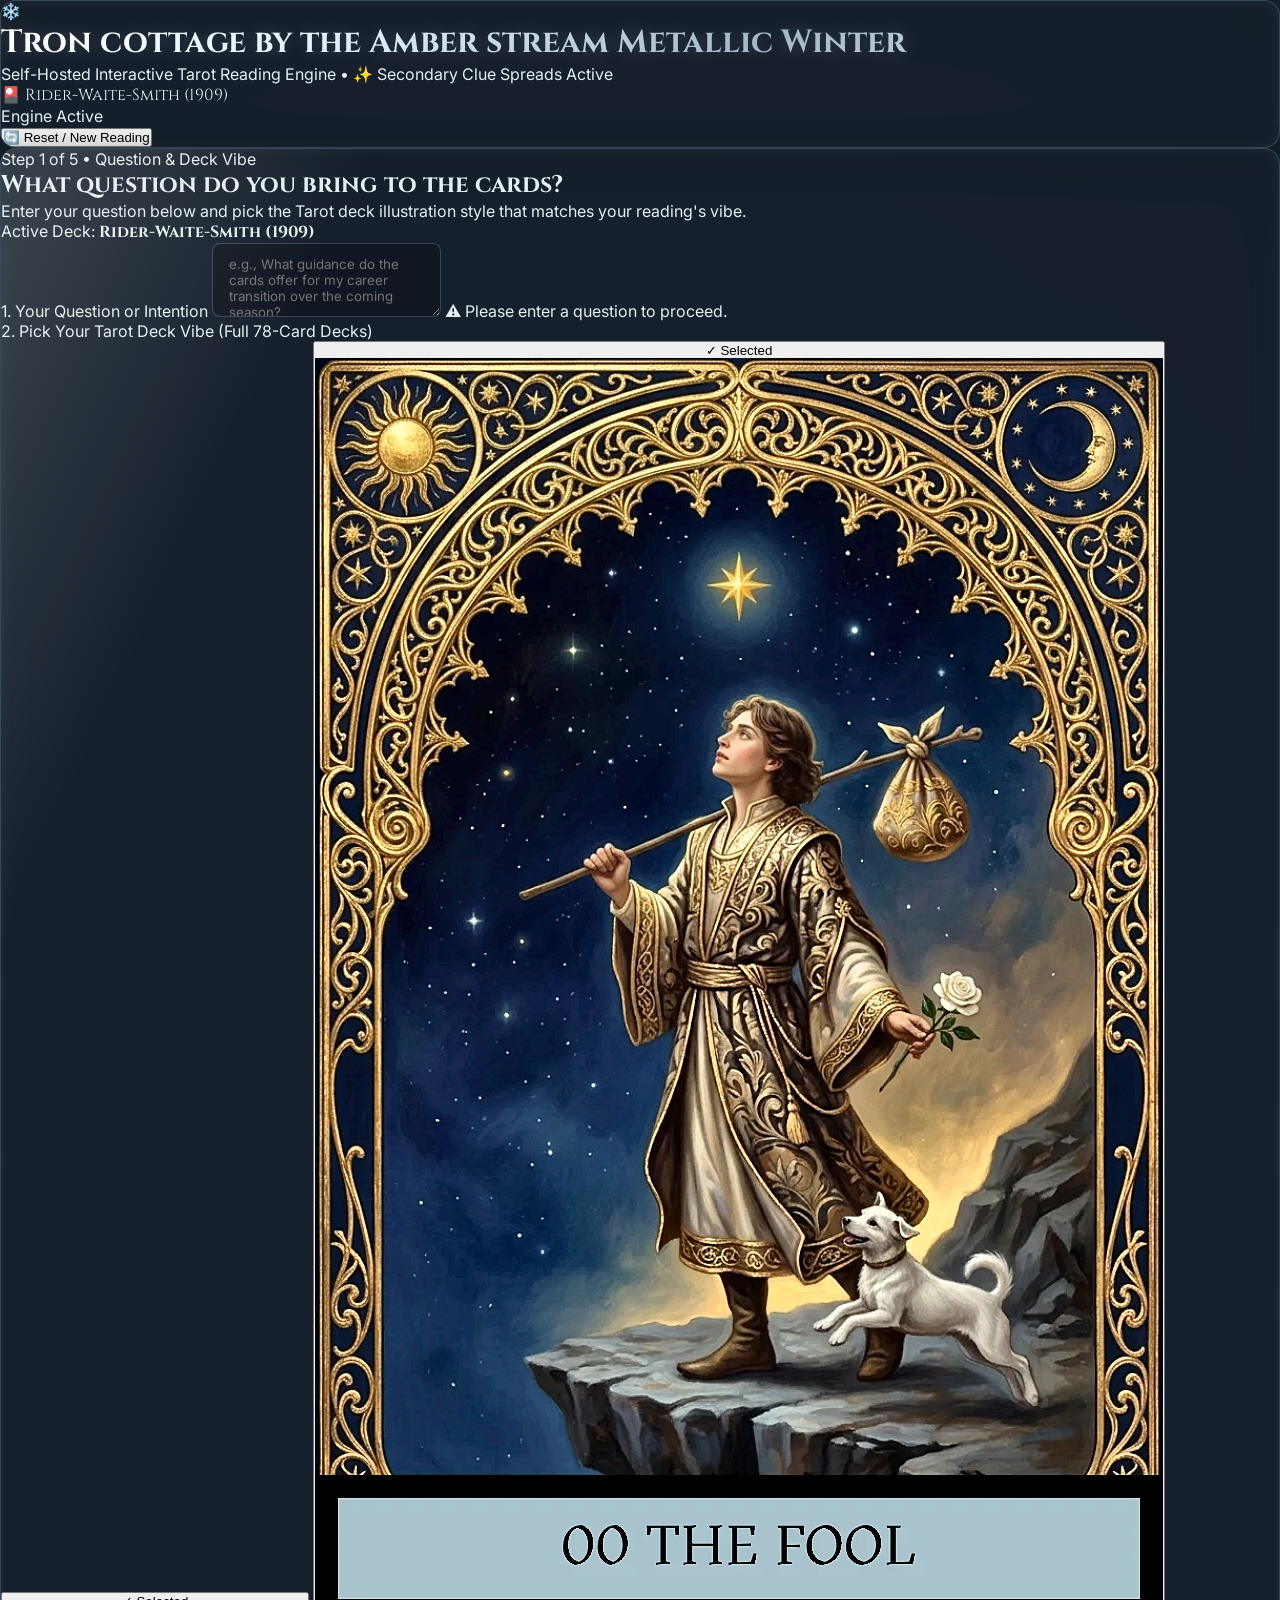
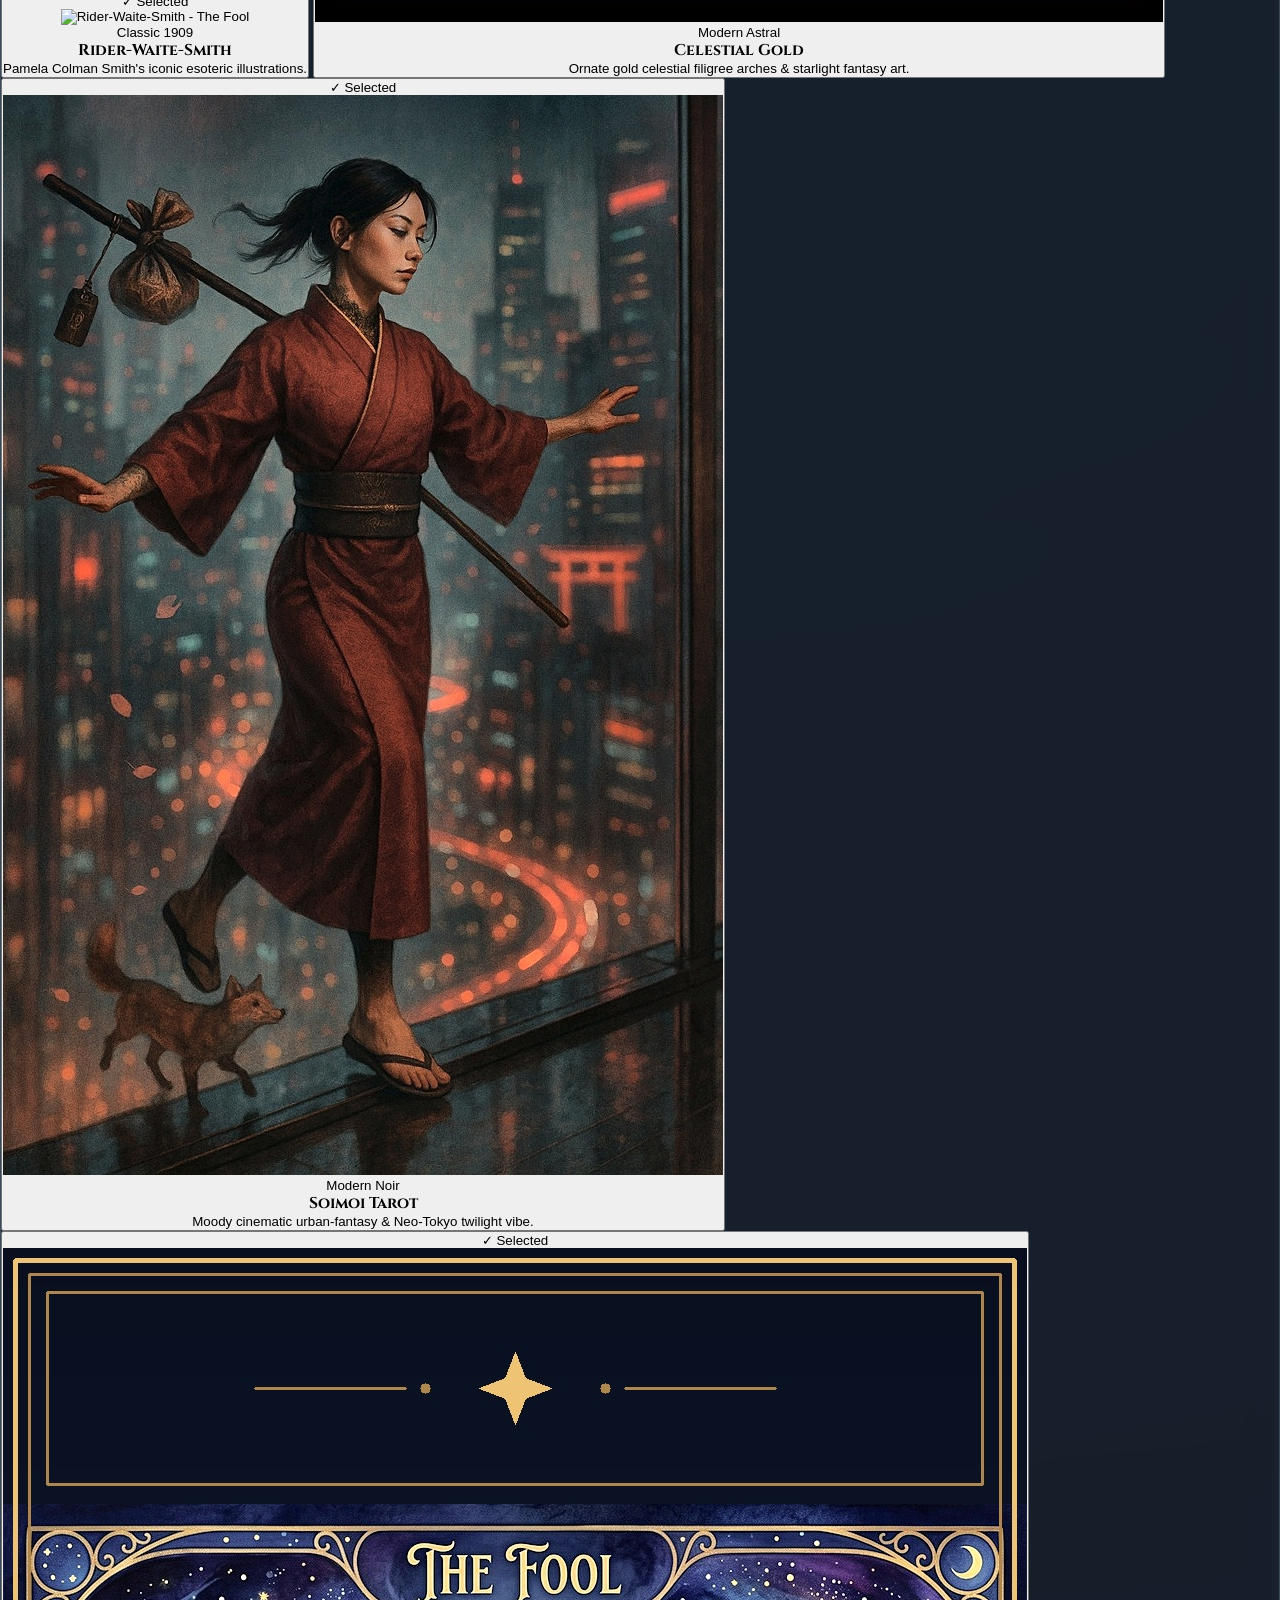
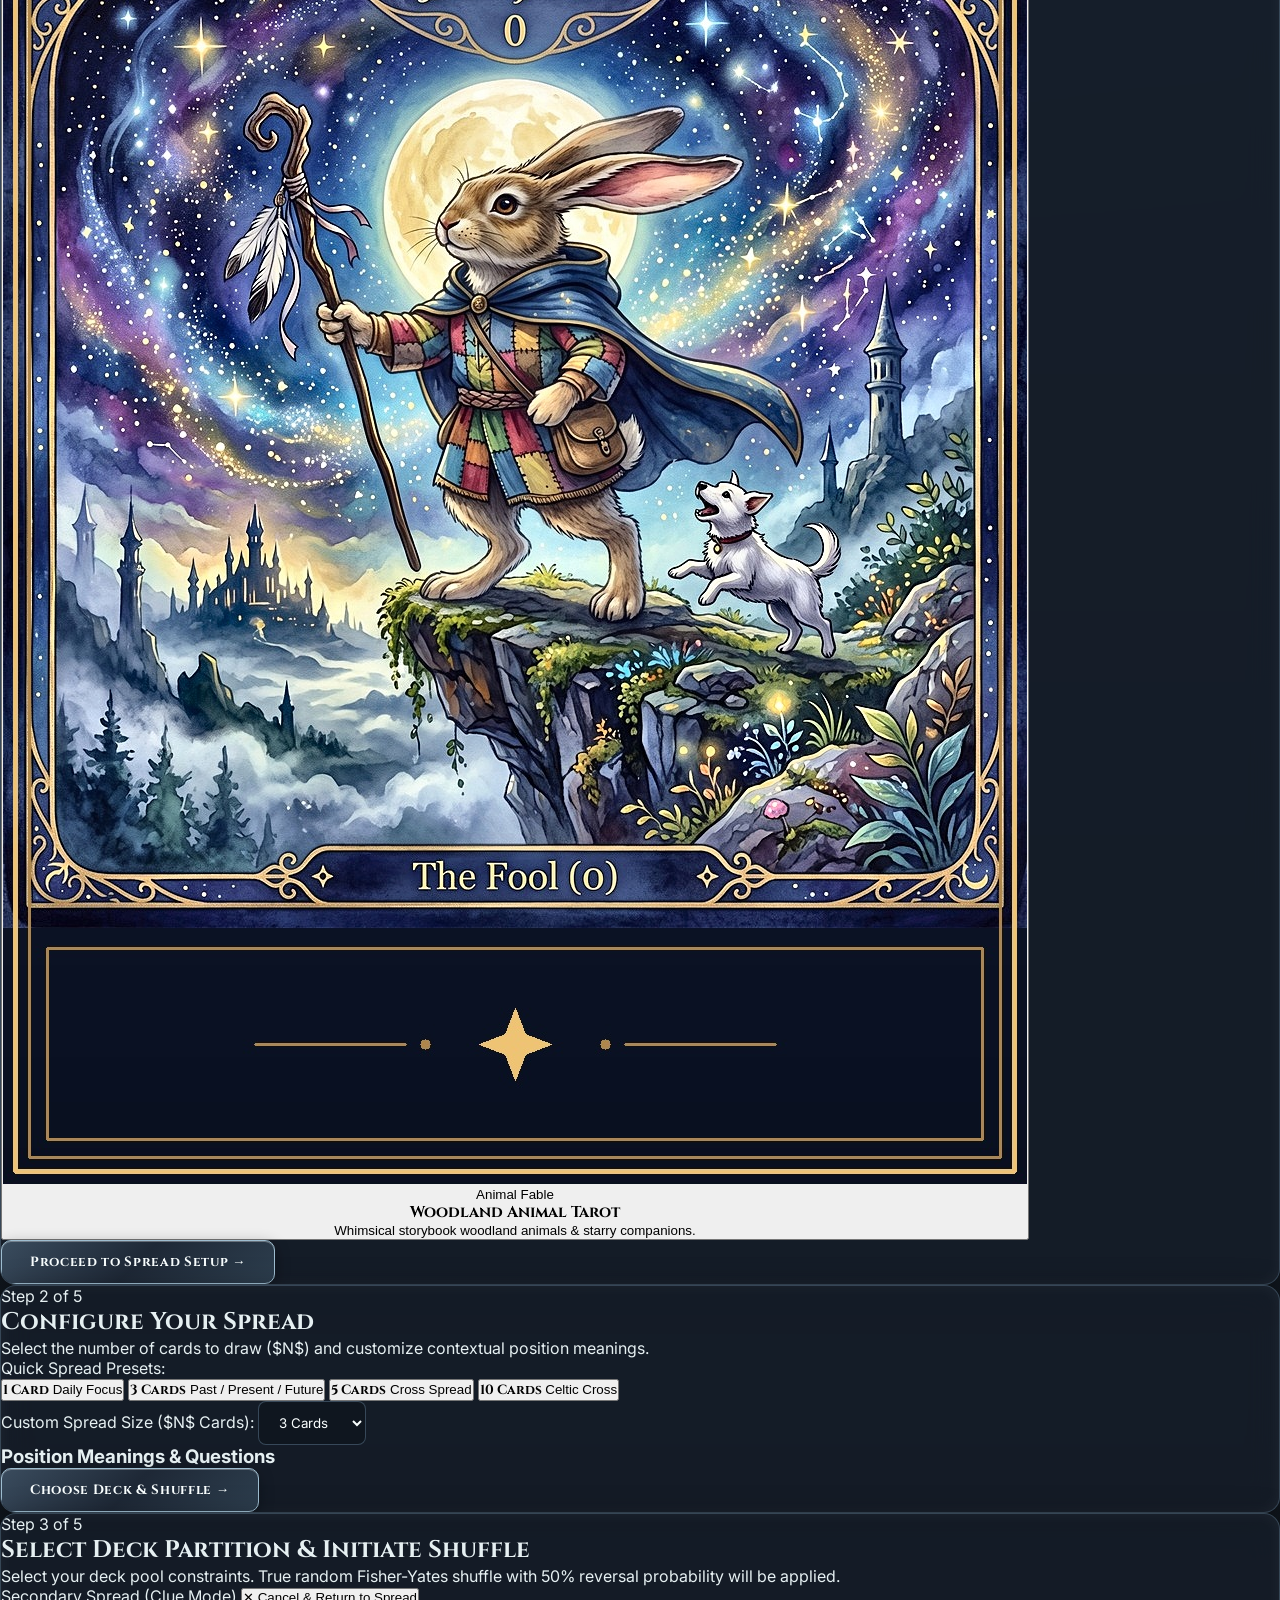
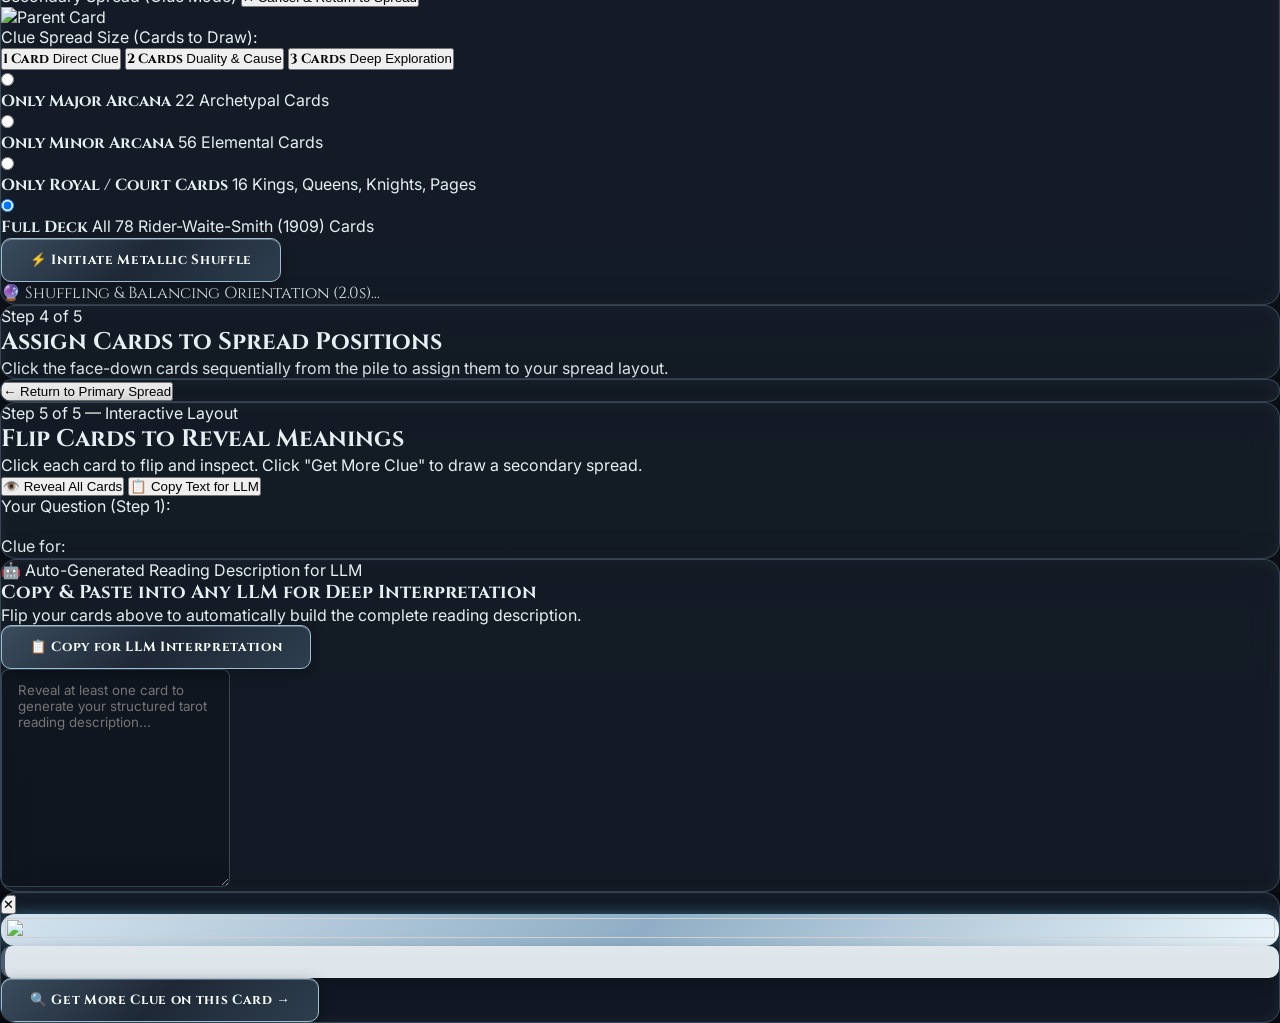
==== docs/index.html @ 118dd8ae "Deploy to docs for GitHub Pages (2026-10-25 21:36:02)" ====
<!DOCTYPE html>
<html lang="en">
<head>
  <meta charset="UTF-8">
  <meta name="viewport" content="width=device-width, initial-scale=1.0">
  <title>Tron cottage by the Amber stream — Metallic Winter Tarot Reader</title>
  <meta name="description" content="A self-hosted, full-stack Tarot Reading application featuring precise deck partitioning, animated shuffles, and an interactive metallic winter experience.">
  <!-- Tailwind CSS CDN -->
  <script src="https://cdn.tailwindcss.com"></script>
  <!-- Custom Metallic Winter Stylesheet -->
  <link rel="stylesheet" href="css/metallic_winter.css">
</head>
<body class="p-4 md:p-8">

  <div class="max-w-6xl mx-auto flex flex-col gap-8">
    
    <!-- Top Navigation / Header -->
    <header class="metallic-card p-6 flex flex-col md:flex-row items-center justify-between gap-4">
      <div class="flex items-center gap-3">
        <div class="w-12 h-12 rounded-full border-2 border-cyan-300 flex items-center justify-center bg-slate-800 shadow-lg shadow-cyan-500/20">
          <span class="text-2xl">❄️</span>
        </div>
        <div>
          <h1 class="font-cinzel text-xl md:text-2xl font-extrabold tracking-wider text-silver-gradient">
            Tron cottage by the Amber stream <span class="text-xs font-sans tracking-normal font-normal text-cyan-300 border border-cyan-400/40 px-2 py-0.5 rounded-full ml-2">Metallic Winter</span>
          </h1>
          <p class="text-xs text-slate-400 font-medium">Self-Hosted Interactive Tarot Reading Engine &bull; <span class="text-cyan-300 font-semibold bg-cyan-950/80 px-2 py-0.5 rounded border border-cyan-500/40">✨ Secondary Clue Spreads Active</span></p>
        </div>
      </div>

      <div class="flex items-center gap-4 text-xs font-medium text-slate-300 flex-wrap justify-end">
        <div class="flex items-center gap-2 bg-slate-900/60 px-3 py-1.5 rounded-lg border border-cyan-500/30 text-cyan-200">
          <span>🎴</span>
          <span id="header-active-deck-badge" class="font-cinzel font-bold">Rider-Waite-Smith (1909)</span>
        </div>
        <div class="flex items-center gap-2 bg-slate-900/60 px-3 py-1.5 rounded-lg border border-slate-700">
          <span class="w-2 h-2 rounded-full bg-emerald-400 animate-pulse"></span>
          <span>Engine Active</span>
        </div>
        <button id="btn-new-reading" class="hover:text-cyan-300 transition-colors cursor-pointer border-b border-dashed border-slate-500">
          🔄 Reset / New Reading
        </button>
      </div>
    </header>

    <!-- MAIN CONTENT SPA CONTAINER -->
    <main class="w-full">
      
      <!-- STEP 1: USER QUERY & TAROT DECK VIBE SELECTION -->
      <section id="step-1" class="metallic-card p-6 md:p-8 flex flex-col gap-6 max-w-5xl mx-auto">
        <div class="border-b border-slate-700/60 pb-4 flex flex-col md:flex-row md:items-end justify-between gap-2">
          <div>
            <span class="text-xs font-semibold uppercase tracking-widest text-cyan-400">Step 1 of 5 &bull; Question &amp; Deck Vibe</span>
            <h2 class="font-cinzel text-2xl font-bold text-white mt-1">What question do you bring to the cards?</h2>
            <p class="text-xs text-slate-400 mt-1">Enter your question below and pick the Tarot deck illustration style that matches your reading's vibe.</p>
          </div>
          <div class="text-xs text-cyan-300 font-medium bg-slate-900/80 px-3 py-1.5 rounded-lg border border-cyan-500/30 self-start md:self-auto">
            Active Deck: <strong id="step1-active-deck-label" class="font-cinzel text-white">Rider-Waite-Smith (1909)</strong>
          </div>
        </div>

        <!-- Question Input -->
        <div class="flex flex-col gap-2">
          <label for="user-query" class="text-xs font-bold uppercase tracking-wider text-cyan-200">1. Your Question or Intention</label>
          <textarea id="user-query" rows="3" class="metallic-input w-full text-base resize-none" placeholder="e.g., What guidance do the cards offer for my career transition over the coming season?"></textarea>
          <span id="query-error" class="hidden text-xs text-red-400 font-semibold">⚠️ Please enter a question to proceed.</span>
        </div>

        <!-- Deck Style / Vibe Picker (Showing The Fool of each deck) -->
        <div class="flex flex-col gap-3 border-t border-slate-700/60 pt-5">
          <div class="flex items-center justify-between flex-wrap gap-2">
            <div>
              <label class="text-xs font-bold uppercase tracking-wider text-cyan-200 block">2. Pick Your Tarot Deck Vibe (Full 78-Card Decks)</label>
            </div>
          </div>

          <div id="deck-style-grid" class="grid grid-cols-2 lg:grid-cols-4 gap-4 mt-1">
            <!-- 1. Rider-Waite-Smith -->
            <button type="button" class="deck-vibe-card active group text-left p-3.5 rounded-xl border-2 border-cyan-400 bg-slate-800/80 hover:bg-slate-800 transition-all flex flex-col gap-2.5 cursor-pointer relative shadow-lg shadow-cyan-500/10" data-deck-id="rws" data-deck-name="Rider-Waite-Smith (1909)">
              <div class="deck-vibe-badge absolute top-2.5 right-2.5 z-10 bg-cyan-400 text-slate-950 text-[10px] font-extrabold px-2 py-0.5 rounded-full shadow">
                ✓ Selected
              </div>
              <div class="w-full aspect-[2/3] rounded-lg overflow-hidden border border-slate-600 group-hover:border-cyan-300 transition-colors bg-slate-950 shadow-md">
                <img src="images/cleaned-deck/major_00.jpg" alt="Rider-Waite-Smith - The Fool" class="w-full h-full object-cover group-hover:scale-105 transition-transform duration-300">
              </div>
              <div class="flex flex-col gap-0.5">
                <span class="text-[10px] uppercase tracking-wider font-semibold text-cyan-300">Classic 1909</span>
                <h3 class="font-cinzel font-bold text-sm text-white leading-snug">Rider-Waite-Smith</h3>
                <p class="text-[11px] text-slate-400 line-clamp-2">Pamela Colman Smith's iconic esoteric illustrations.</p>
              </div>
            </button>

            <!-- 2. Celestial Gold (reginanka) -->
            <button type="button" class="deck-vibe-card group text-left p-3.5 rounded-xl border border-slate-700 bg-slate-900/60 hover:border-cyan-400/70 hover:bg-slate-800/60 transition-all flex flex-col gap-2.5 cursor-pointer relative" data-deck-id="celestial-gold" data-deck-name="Celestial Gold Tarot">
              <div class="deck-vibe-badge hidden absolute top-2.5 right-2.5 z-10 bg-cyan-400 text-slate-950 text-[10px] font-extrabold px-2 py-0.5 rounded-full shadow">
                ✓ Selected
              </div>
              <div class="w-full aspect-[2/3] rounded-lg overflow-hidden border border-slate-600 group-hover:border-cyan-300 transition-colors bg-slate-950 shadow-md">
                <img src="images/decks/celestial-gold/major_00.jpg" alt="Celestial Gold - The Fool" class="w-full h-full object-cover group-hover:scale-105 transition-transform duration-300">
              </div>
              <div class="flex flex-col gap-0.5">
                <span class="text-[10px] uppercase tracking-wider font-semibold text-yellow-300">Modern Astral</span>
                <h3 class="font-cinzel font-bold text-sm text-white leading-snug">Celestial Gold</h3>
                <p class="text-[11px] text-slate-400 line-clamp-2">Ornate gold celestial filigree arches &amp; starlight fantasy art.</p>
              </div>
            </button>

            <!-- 3. Soimoi Tarot -->
            <button type="button" class="deck-vibe-card group text-left p-3.5 rounded-xl border border-slate-700 bg-slate-900/60 hover:border-cyan-400/70 hover:bg-slate-800/60 transition-all flex flex-col gap-2.5 cursor-pointer relative" data-deck-id="soimoi" data-deck-name="Soimoi Urban Tarot">
              <div class="deck-vibe-badge hidden absolute top-2.5 right-2.5 z-10 bg-cyan-400 text-slate-950 text-[10px] font-extrabold px-2 py-0.5 rounded-full shadow">
                ✓ Selected
              </div>
              <div class="w-full aspect-[2/3] rounded-lg overflow-hidden border border-slate-600 group-hover:border-cyan-300 transition-colors bg-slate-950 shadow-md">
                <img src="images/decks/soimoi/major_00.jpg" alt="Soimoi Tarot - The Fool" class="w-full h-full object-cover group-hover:scale-105 transition-transform duration-300">
              </div>
              <div class="flex flex-col gap-0.5">
                <span class="text-[10px] uppercase tracking-wider font-semibold text-rose-300">Modern Noir</span>
                <h3 class="font-cinzel font-bold text-sm text-white leading-snug">Soimoi Tarot</h3>
                <p class="text-[11px] text-slate-400 line-clamp-2">Moody cinematic urban-fantasy &amp; Neo-Tokyo twilight vibe.</p>
              </div>
            </button>

            <!-- 4. Storybook Woodland Animal Tarot -->
            <button type="button" class="deck-vibe-card group text-left p-3.5 rounded-xl border border-slate-700 bg-slate-900/60 hover:border-cyan-400/70 hover:bg-slate-800/60 transition-all flex flex-col gap-2.5 cursor-pointer relative" data-deck-id="woodland-animal" data-deck-name="Storybook Woodland Animal Tarot">
              <div class="deck-vibe-badge hidden absolute top-2.5 right-2.5 z-10 bg-cyan-400 text-slate-950 text-[10px] font-extrabold px-2 py-0.5 rounded-full shadow">
                ✓ Selected
              </div>
              <div class="w-full aspect-[2/3] rounded-lg overflow-hidden border border-slate-600 group-hover:border-cyan-300 transition-colors bg-slate-950 shadow-md">
                <img src="images/decks/woodland-animal/major_00.jpg" alt="Woodland Animal Tarot - The Fool" class="w-full h-full object-cover group-hover:scale-105 transition-transform duration-300">
              </div>
              <div class="flex flex-col gap-0.5">
                <span class="text-[10px] uppercase tracking-wider font-semibold text-emerald-300">Animal Fable</span>
                <h3 class="font-cinzel font-bold text-sm text-white leading-snug">Woodland Animal Tarot</h3>
                <p class="text-[11px] text-slate-400 line-clamp-2">Whimsical storybook woodland animals &amp; starry companions.</p>
              </div>
            </button>
          </div>
        </div>

        <button id="btn-step1-next" class="btn-metallic w-full py-3.5 text-sm">
          Proceed to Spread Setup →
        </button>
      </section>

      <!-- STEP 2: SPREAD CONFIGURATION -->
      <section id="step-2" class="hidden metallic-card p-8 flex flex-col gap-6 max-w-3xl mx-auto">
        <div class="border-b border-slate-700/60 pb-4">
          <span class="text-xs font-semibold uppercase tracking-widest text-cyan-400">Step 2 of 5</span>
          <h2 class="font-cinzel text-2xl font-bold text-white mt-1">Configure Your Spread</h2>
          <p class="text-xs text-slate-400 mt-1">Select the number of cards to draw ($N$) and customize contextual position meanings.</p>
        </div>

        <!-- Presets -->
        <div class="flex flex-col gap-2">
          <label class="text-xs font-bold text-slate-300">Quick Spread Presets:</label>
          <div class="grid grid-cols-2 sm:grid-cols-4 gap-2">
            <button class="preset-btn p-3 rounded-lg border border-slate-700 bg-slate-900/50 hover:border-cyan-400 text-left transition-all text-xs" data-size="1" data-labels="Core Guidance">
              <strong class="block text-white font-cinzel">1 Card</strong>
              <span class="text-slate-400">Daily Focus</span>
            </button>
            <button class="preset-btn p-3 rounded-lg border border-cyan-400 bg-slate-700/50 text-left transition-all text-xs" data-size="3" data-labels="Past,Present,Future">
              <strong class="block text-white font-cinzel">3 Cards</strong>
              <span class="text-slate-400">Past / Present / Future</span>
            </button>
            <button class="preset-btn p-3 rounded-lg border border-slate-700 bg-slate-900/50 hover:border-cyan-400 text-left transition-all text-xs" data-size="5" data-labels="Present,Challenge,Past,Future,Outcome">
              <strong class="block text-white font-cinzel">5 Cards</strong>
              <span class="text-slate-400">Cross Spread</span>
            </button>
            <button class="preset-btn p-3 rounded-lg border border-slate-700 bg-slate-900/50 hover:border-cyan-400 text-left transition-all text-xs" data-size="10" data-labels="Present,Challenge,Past,Future,Above,Below,Advice,External,Hopes/Fears,Outcome">
              <strong class="block text-white font-cinzel">10 Cards</strong>
              <span class="text-slate-400">Celtic Cross</span>
            </button>
          </div>
        </div>

        <!-- Numeric Selector -->
        <div class="flex flex-col gap-2">
          <label for="spread-size" class="text-xs font-bold text-slate-300">Custom Spread Size ($N$ Cards):</label>
          <select id="spread-size" class="metallic-input w-48 text-sm">
            <option value="1">1 Card</option>
            <option value="2">2 Cards</option>
            <option value="3" selected>3 Cards</option>
            <option value="4">4 Cards</option>
            <option value="5">5 Cards</option>
            <option value="6">6 Cards</option>
            <option value="7">7 Cards</option>
            <option value="8">8 Cards</option>
            <option value="9">9 Cards</option>
            <option value="10">10 Cards</option>
          </select>
        </div>

        <!-- Position Meanings Form -->
        <div class="flex flex-col gap-3 border-t border-slate-700/60 pt-4">
          <h3 class="text-sm font-bold text-cyan-200">Position Meanings & Questions</h3>
          <div id="slot-inputs-container" class="grid grid-cols-1 md:grid-cols-2 gap-3">
            <!-- Dynamically populated -->
          </div>
        </div>

        <button id="btn-step2-next" class="btn-metallic w-full py-3 text-sm mt-2">
          Choose Deck & Shuffle →
        </button>
      </section>

      <!-- STEP 3: DECK SELECTION & SHUFFLING ENGINE -->
      <section id="step-3" class="hidden metallic-card p-8 flex flex-col gap-6 max-w-2xl mx-auto">
        <div class="border-b border-slate-700/60 pb-4">
          <span class="text-xs font-semibold uppercase tracking-widest text-cyan-400">Step 3 of 5</span>
          <h2 class="font-cinzel text-2xl font-bold text-white mt-1">Select Deck Partition & Initiate Shuffle</h2>
          <p class="text-xs text-slate-400 mt-1">Select your deck pool constraints. True random Fisher-Yates shuffle with 50% reversal probability will be applied.</p>
        </div>

        <!-- Secondary Spread Clue Context Banner (Shown only in Secondary Spread Mode) -->
        <div id="step3-secondary-banner" class="hidden p-4 rounded-xl border border-cyan-400/60 bg-slate-900/90 shadow-lg flex flex-col gap-3">
          <div class="flex items-center justify-between">
            <span class="text-xs font-bold uppercase tracking-wider text-cyan-300 flex items-center gap-2">
              <span class="inline-block w-2 h-2 rounded-full bg-cyan-400 animate-ping"></span>
              Secondary Spread (Clue Mode)
            </span>
            <button id="btn-cancel-secondary" type="button" class="text-xs text-slate-400 hover:text-white px-2.5 py-1 rounded border border-slate-700 hover:border-slate-500 transition-colors cursor-pointer">
              ✕ Cancel & Return to Spread
            </button>
          </div>
          <div class="flex items-center gap-4">
            <div class="w-14 h-22 rounded-lg overflow-hidden border border-cyan-400/60 shadow-md flex-shrink-0 bg-slate-950">
              <img id="step3-parent-img" src="" alt="Parent Card" class="w-full h-full object-cover">
            </div>
            <div class="flex flex-col gap-1 min-w-0 flex-1">
              <div class="flex items-center gap-2 flex-wrap">
                <h4 id="step3-parent-name" class="font-cinzel font-bold text-white text-sm"></h4>
                <span id="step3-parent-orientation" class="text-[11px] px-2 py-0.5 rounded-full font-semibold"></span>
                <span id="step3-parent-slot" class="text-[11px] text-slate-400"></span>
              </div>
              <p id="step3-parent-meaning" class="text-xs text-slate-300 italic line-clamp-2"></p>
            </div>
          </div>
          
          <!-- Clue Spread Size Quick Selector -->
          <div class="border-t border-slate-800 pt-3 flex flex-col gap-2">
            <label class="text-xs font-semibold text-slate-300">Clue Spread Size (Cards to Draw):</label>
            <div class="grid grid-cols-3 gap-2" id="clue-size-options">
              <button type="button" class="clue-size-btn p-2 rounded-lg border border-cyan-400 bg-slate-700/60 text-center text-xs text-white transition-all cursor-pointer" data-size="1">
                <strong class="block font-cinzel">1 Card</strong>
                <span class="text-[10px] text-slate-300">Direct Clue</span>
              </button>
              <button type="button" class="clue-size-btn p-2 rounded-lg border border-slate-700 bg-slate-900/60 hover:border-slate-500 text-center text-xs text-white transition-all cursor-pointer" data-size="2">
                <strong class="block font-cinzel">2 Cards</strong>
                <span class="text-[10px] text-slate-400">Duality & Cause</span>
              </button>
              <button type="button" class="clue-size-btn p-2 rounded-lg border border-slate-700 bg-slate-900/60 hover:border-slate-500 text-center text-xs text-white transition-all cursor-pointer" data-size="3">
                <strong class="block font-cinzel">3 Cards</strong>
                <span class="text-[10px] text-slate-400">Deep Exploration</span>
              </button>
            </div>
          </div>
        </div>

        <!-- Deck Options -->
        <div class="grid grid-cols-1 sm:grid-cols-2 gap-3">
          <label class="p-4 rounded-xl border border-slate-700 bg-slate-900/60 hover:border-cyan-400 flex items-center gap-3 cursor-pointer transition-all">
            <input type="radio" name="deck_pool" value="major" class="accent-cyan-400">
            <div>
              <strong class="block text-white font-cinzel text-sm">Only Major Arcana</strong>
              <span class="text-xs text-slate-400">22 Archetypal Cards</span>
            </div>
          </label>

          <label class="p-4 rounded-xl border border-slate-700 bg-slate-900/60 hover:border-cyan-400 flex items-center gap-3 cursor-pointer transition-all">
            <input type="radio" name="deck_pool" value="minor" class="accent-cyan-400">
            <div>
              <strong class="block text-white font-cinzel text-sm">Only Minor Arcana</strong>
              <span class="text-xs text-slate-400">56 Elemental Cards</span>
            </div>
          </label>

          <label class="p-4 rounded-xl border border-slate-700 bg-slate-900/60 hover:border-cyan-400 flex items-center gap-3 cursor-pointer transition-all">
            <input type="radio" name="deck_pool" value="royal" class="accent-cyan-400">
            <div>
              <strong class="block text-white font-cinzel text-sm">Only Royal / Court Cards</strong>
              <span class="text-xs text-slate-400">16 Kings, Queens, Knights, Pages</span>
            </div>
          </label>

          <label class="p-4 rounded-xl border border-slate-700 bg-slate-900/60 hover:border-cyan-400 flex items-center gap-3 cursor-pointer transition-all">
            <input type="radio" name="deck_pool" value="full" checked class="accent-cyan-400">
            <div>
              <strong class="block text-white font-cinzel text-sm">Full Deck</strong>
              <span id="step3-full-deck-subtitle" class="text-xs text-slate-400">All 78 Rider-Waite-Smith (1909) Cards</span>
            </div>
          </label>
        </div>

        <button id="btn-shuffle" class="btn-metallic w-full py-4 text-base tracking-wider mt-2">
          ⚡ Initiate Metallic Shuffle
        </button>

        <!-- 2.0s Shuffle Animation Container -->
        <div id="shuffle-animation-container" class="hidden flex flex-col items-center justify-center gap-4 py-8">
          <div class="relative w-48 h-64 flex items-center justify-center" id="shuffle-deck-stack">
            <!-- Animated Stack Cards appended via JS -->
          </div>
          <p class="text-xs font-cinzel text-cyan-300 animate-pulse font-bold tracking-wider">
            🔮 Shuffling & Balancing Orientation (2.0s)...
          </p>
        </div>
      </section>

      <!-- STEP 4: CARD SELECTION INTERACTION -->
      <section id="step-4" class="hidden metallic-card p-8 flex flex-col items-center gap-6 max-w-2xl mx-auto text-center">
        <div class="border-b border-slate-700/60 pb-4 w-full">
          <span class="text-xs font-semibold uppercase tracking-widest text-cyan-400">Step 4 of 5</span>
          <h2 class="font-cinzel text-2xl font-bold text-white mt-1">Assign Cards to Spread Positions</h2>
          <p class="text-xs text-slate-400 mt-1">Click the face-down cards sequentially from the pile to assign them to your spread layout.</p>
        </div>

        <div id="assign-progress" class="text-sm bg-slate-900/80 px-4 py-2 rounded-lg border border-slate-700 w-full">
          <!-- Dynamic progress text -->
        </div>

        <div class="relative w-48 h-72 flex items-center justify-center my-4" id="face-down-stack">
          <!-- Face-down clickable card stack rendered by JS -->
        </div>
      </section>

      <!-- STEP 5: LAYOUT & FLIP-TO-REVEAL MECHANISM -->
      <section id="step-5" class="hidden flex flex-col gap-6 w-full">
        <!-- Spread Navigation Bar (Primary vs Secondary Spreads) -->
        <div id="spread-nav-bar" class="hidden metallic-card p-3 flex flex-wrap items-center justify-between gap-3">
          <div class="flex items-center gap-2 flex-wrap" id="spread-nav-tabs">
            <!-- Dynamically populated tabs: [🎴 Primary Spread] [❄️ Clue: The Fool] -->
          </div>
          <button id="btn-back-to-primary" type="button" class="hidden text-xs font-semibold px-3 py-1.5 rounded-lg border border-slate-600 hover:border-cyan-400 text-slate-300 hover:text-white transition-all cursor-pointer">
            ← Return to Primary Spread
          </button>
        </div>

        <div class="metallic-card p-5 flex flex-col gap-4">
          <div class="flex flex-col md:flex-row md:items-center justify-between gap-3">
            <div>
              <span id="step5-badge" class="text-xs font-semibold uppercase tracking-widest text-cyan-400">Step 5 of 5 — Interactive Layout</span>
              <h2 id="step5-heading" class="font-cinzel text-xl md:text-2xl font-bold text-white">Flip Cards to Reveal Meanings</h2>
              <p id="step5-subheading" class="text-xs text-slate-400 mt-0.5">Click each card to flip and inspect. Click "Get More Clue" to draw a secondary spread.</p>
            </div>
            <div class="flex items-center gap-2 flex-wrap">
              <button id="btn-reveal-all" type="button" class="text-xs px-3.5 py-1.5 rounded-lg border border-cyan-400/60 bg-cyan-950/70 hover:bg-cyan-900/90 text-cyan-200 hover:text-white font-semibold transition-all flex items-center gap-1.5 shadow shadow-cyan-950/50 cursor-pointer">
                <span>👁️</span>
                <span>Reveal All Cards</span>
              </button>
              <button id="btn-copy-llm-top" type="button" class="hidden text-xs px-3.5 py-1.5 rounded-lg border border-emerald-400/60 bg-emerald-950/70 hover:bg-emerald-900/90 text-emerald-200 hover:text-white font-semibold transition-all flex items-center gap-1.5 shadow shadow-emerald-950/50 cursor-pointer">
                <span>📋</span>
                <span id="btn-copy-llm-top-text">Copy Text for LLM</span>
              </button>
            </div>
          </div>

          <!-- Question Display Banner -->
          <div id="step5-question-box" class="bg-slate-900/80 p-3.5 rounded-xl border border-cyan-400/40 shadow-inner flex flex-col gap-2">
            <span id="step5-question-label" class="text-xs font-semibold uppercase tracking-wider text-cyan-300">Your Question (Step 1):</span>
            <p id="step5-user-question" class="text-base md:text-lg font-cinzel font-bold text-white italic">
              <!-- Dynamically populated via JS -->
            </p>
            <!-- Secondary Spread Parent Card Details -->
            <div id="step5-secondary-parent-info" class="hidden pt-3 border-t border-slate-800 flex items-center gap-3">
              <img id="step5-parent-thumb" src="" alt="" class="w-12 h-20 object-cover rounded-lg border border-cyan-400/60 shadow-md">
              <div class="text-xs flex flex-col gap-1">
                <div>
                  <span class="text-slate-400">Clue for:</span> <strong id="step5-parent-name-text" class="text-white font-cinzel"></strong>
                  <span id="step5-parent-orientation-badge" class="ml-1 text-[10px] px-1.5 py-0.5 rounded font-bold"></span>
                </div>
                <p id="step5-parent-meaning-text" class="text-slate-300 italic text-[11px] line-clamp-2"></p>
                <p id="step5-original-query-text" class="text-slate-500 text-[11px]"></p>
              </div>
            </div>
          </div>
        </div>

        <!-- Responsive Card Spread Grid -->
        <div id="spread-grid">
          <!-- Dynamically populated card slots -->
        </div>

        <!-- Auto-Generated LLM Interpretation Text Section -->
        <div id="llm-prompt-section" class="metallic-card p-6 flex flex-col gap-4 border border-cyan-400/40">
          <div class="flex flex-col sm:flex-row sm:items-center justify-between gap-3 border-b border-slate-700/60 pb-3">
            <div>
              <span class="text-xs font-semibold uppercase tracking-widest text-cyan-400 flex items-center gap-1.5">
                <span>🤖</span>
                <span>Auto-Generated Reading Description for LLM</span>
              </span>
              <h3 class="font-cinzel text-lg font-bold text-white mt-0.5">Copy &amp; Paste into Any LLM for Deep Interpretation</h3>
              <p id="llm-prompt-status" class="text-xs text-slate-400 mt-0.5">Flip your cards above to automatically build the complete reading description.</p>
            </div>
            <div class="flex items-center gap-2 self-start sm:self-auto">
              <button id="btn-copy-llm-prompt" type="button" class="btn-metallic py-2.5 px-4 text-xs flex items-center gap-2 cursor-pointer">
                <span>📋</span>
                <span id="btn-copy-llm-text">Copy for LLM Interpretation</span>
              </button>
            </div>
          </div>

          <textarea id="llm-prompt-textarea" rows="12" readonly class="metallic-input w-full font-mono text-xs leading-relaxed text-slate-200 bg-slate-950/90 border border-slate-700/80 resize-y select-all" placeholder="Reveal at least one card to generate your structured tarot reading description..."></textarea>
        </div>
      </section>

  </div>

  <!-- Card Inspector Modal (Direct child of body for reliable fixed positioning) -->
  <div id="card-detail-modal" class="hidden fixed inset-0 z-[9999] flex items-center justify-center p-4 modal-backdrop">
    <div class="metallic-card max-w-2xl w-full p-6 flex flex-col gap-5 border border-cyan-400/50 shadow-2xl relative">
      <button id="modal-close-btn" type="button" class="absolute top-4 right-4 text-slate-400 hover:text-white text-lg font-bold p-1 leading-none cursor-pointer">
        ✕
      </button>

      <div class="flex flex-col sm:flex-row gap-6 items-center">
        <div class="w-56 sm:w-64 aspect-[2/3] flex-shrink-0 rounded-xl overflow-hidden border-2 border-slate-300 shadow-xl metallic-frame bg-slate-950">
          <img id="modal-card-img" src="" alt="" class="w-full h-full object-fill rounded-lg">
        </div>
        <div class="flex flex-col gap-2 flex-1 text-center sm:text-left">
          <span id="modal-card-slot" class="text-xs uppercase font-semibold tracking-wider text-cyan-300"></span>
          <h3 id="modal-card-name" class="font-cinzel text-xl font-bold text-white"></h3>
          <div>
            <span id="modal-card-orientation" class="inline-block text-xs font-semibold px-2.5 py-0.5 rounded-full"></span>
          </div>
          <div class="meaning-box text-xs mt-1 max-h-36 overflow-y-auto">
            <p id="modal-card-meaning" class="font-medium text-slate-800"></p>
          </div>
        </div>
      </div>

      <div class="flex flex-col gap-2 border-t border-slate-700/60 pt-4">
        <button id="modal-btn-get-clue" type="button" class="btn-metallic w-full py-3 text-sm flex items-center justify-center gap-2 cursor-pointer font-bold shadow-lg">
          <span>🔍</span>
          <span>Get More Clue on this Card →</span>
        </button>
      </div>
    </div>
  </div>

  <script src="data/tarot_dataset.js"></script>
  <script src="js/app.js"></script>
</body>
</html>
---- docs/css/metallic_winter.css ----
@import url('https://fonts.googleapis.com/css2?family=Cinzel:wght@400;600;700;900&family=Inter:wght@300;400;500;600;700&display=swap');

:root {
  /* 10 Shades of Cool & Refreshing Whites (Blue & Green Undertones) */
  --shade-01-boreal: #E0EBF0;
  --shade-02-polar: #E6F0F2;
  --shade-03-arctic: #ECF4F5;
  --shade-04-iceberg: #EAF2F6;
  --shade-05-crystal: #F0F6F8;
  --shade-06-mint: #E8F6F4;
  --shade-07-frost: #F2F8FA;
  --shade-08-glacier: #F4F9FB;
  --shade-09-frost-white: #F7FCFE;
  --shade-10-winter-white: #FAFFFF;

  /* Metallic Silver & Hematite Palette */
  --metallic-bg-dark: #121820;
  --metallic-bg-card: rgba(22, 30, 42, 0.75);
  --metallic-steel: #2A3644;
  --metallic-silver-light: #F0F6FC;
  --metallic-silver-mid: #9EBDD0;
  --metallic-silver-dark: #4A6072;
  --text-dark: #1C2733;
  --text-muted: #6B8296;

  /* Accents & Glows */
  --ice-cyan-glow: rgba(100, 210, 255, 0.4);
  --ice-cyan-bright: #64C8FF;
  --mint-accent: #7FEAD9;
  
  /* Gradients */
  --gradient-silver-text: linear-gradient(135deg, #FFFFFF 0%, #E3F2FD 25%, #9EB5C7 60%, #FFFFFF 100%);
  --gradient-metallic-btn: linear-gradient(135deg, #3A4C5E 0%, #1E2836 50%, #2D3E4E 100%);
  --gradient-metallic-btn-hover: linear-gradient(135deg, #4F657B 0%, #2A3A4D 50%, #3D5368 100%);
  --gradient-card-frame: linear-gradient(135deg, #D4E4EF 0%, #8FAEC5 50%, #E8F4FA 100%);
}

* {
  box-sizing: border-box;
  margin: 0;
  padding: 0;
}

body {
  font-family: 'Inter', sans-serif;
  background-color: var(--metallic-bg-dark);
  background-image: 
    radial-gradient(circle at 50% 10%, rgba(100, 200, 255, 0.12) 0%, transparent 60%),
    linear-gradient(180deg, #0F141B 0%, #17202B 50%, #0D1218 100%);
  color: var(--shade-02-polar);
  min-height: 100vh;
  overflow-x: hidden;
}

/* Typography */
.font-cinzel {
  font-family: 'Cinzel', serif;
}

.text-silver-gradient {
  background: var(--gradient-silver-text);
  -webkit-background-clip: text;
  -webkit-text-fill-color: transparent;
  text-shadow: 0 0 20px rgba(255, 255, 255, 0.2);
}

/* Metallic Container Glassmorphism */
.metallic-card {
  background: var(--metallic-bg-card);
  backdrop-filter: blur(16px);
  -webkit-backdrop-filter: blur(16px);
  border: 1px solid rgba(160, 200, 230, 0.25);
  box-shadow: 0 8px 32px 0 rgba(0, 0, 0, 0.4), inset 0 0 15px rgba(255, 255, 255, 0.05);
  border-radius: 16px;
  position: relative;
  overflow: hidden;
}

.metallic-card::before {
  content: '';
  position: absolute;
  top: 0; left: -100%;
  width: 50%; height: 100%;
  background: linear-gradient(90deg, transparent, rgba(255, 255, 255, 0.15), transparent);
  transform: skewX(-25deg);
  transition: 0.75s;
  pointer-events: none;
}

.metallic-card:hover::before {
  left: 150%;
}

/* Metallic Button */
.btn-metallic {
  background: var(--gradient-metallic-btn);
  border: 1px solid var(--metallic-silver-mid);
  color: var(--shade-10-winter-white);
  font-family: 'Cinzel', serif;
  font-weight: 700;
  letter-spacing: 0.05em;
  padding: 0.75rem 1.75rem;
  border-radius: 10px;
  cursor: pointer;
  position: relative;
  overflow: hidden;
  transition: all 0.3s cubic-bezier(0.25, 0.8, 0.25, 1);
  box-shadow: 0 4px 15px rgba(0, 0, 0, 0.3), inset 0 1px 0 rgba(255, 255, 255, 0.3);
}

.btn-metallic:hover {
  background: var(--gradient-metallic-btn-hover);
  border-color: var(--shade-10-winter-white);
  box-shadow: 0 0 20px var(--ice-cyan-glow), inset 0 1px 0 rgba(255, 255, 255, 0.5);
  transform: translateY(-2deg);
}

.btn-metallic:active {
  transform: translateY(1deg);
  box-shadow: inset 0 2px 5px rgba(0, 0, 0, 0.6);
}

/* Form Inputs */
.metallic-input {
  background: rgba(15, 22, 31, 0.8);
  border: 1px solid rgba(150, 190, 220, 0.3);
  color: var(--shade-10-winter-white);
  border-radius: 8px;
  padding: 0.75rem 1rem;
  outline: none;
  transition: all 0.3s ease;
  font-family: 'Inter', sans-serif;
}

.metallic-input:focus {
  border-color: var(--ice-cyan-bright);
  box-shadow: 0 0 12px var(--ice-cyan-glow);
}

/* Card 3D Flip System */
.tarot-card-container {
  perspective: 1200px;
  width: 204px;  /* 20% larger than original 170px */
  height: 324px; /* 20% larger than original 270px */
  margin: 0 auto;
  position: relative;
  cursor: pointer;
  transition: transform 0.3s cubic-bezier(0.2, 0.8, 0.2, 1);
}

.tarot-card-container:hover {
  transform: translateY(-4px) scale(1.02);
}

.tarot-card-inner {
  width: 100%;
  height: 100%;
  position: absolute;
  transform-style: preserve-3d;
  transition: transform 0.8s cubic-bezier(0.175, 0.885, 0.32, 1.275);
  border-radius: 14px;
  box-shadow: 0 12px 30px rgba(0, 0, 0, 0.6);
}

.tarot-card-inner.is-flipped {
  transform: rotateY(180deg);
}

.tarot-card-inner.is-flipped.is-reversed {
  transform: rotateY(180deg) rotateZ(180deg);
}

.tarot-card-face {
  position: absolute !important;
  top: 0;
  left: 0;
  width: 100%;
  height: 100%;
  backface-visibility: hidden;
  -webkit-backface-visibility: hidden;
  border-radius: 14px;
  overflow: hidden;
  border: 2px solid var(--metallic-silver-mid);
  box-sizing: border-box;
}

/* Card Back */
.tarot-card-back {
  background-size: cover;
  background-position: center;
  background-repeat: no-repeat;
  box-shadow: inset 0 0 15px rgba(0, 0, 0, 0.4);
}

/* Card Front (Revealed Artwork) */
.tarot-card-front {
  transform: rotateY(180deg);
  background-color: var(--shade-03-arctic);
  display: flex;
  flex-direction: column;
}

.tarot-card-front img,
#modal-card-img {
  width: 100%;
  height: 100%;
  object-fit: fill;
  filter: brightness(1.06) contrast(1.06) saturate(1.05);
  image-rendering: auto;
  transform: translateZ(0);
  -webkit-font-smoothing: antialiased;
}

/* Card Claw Metallic Frame */
.metallic-frame {
  padding: 4px;
  background: var(--gradient-card-frame);
  border-radius: 14px;
  box-shadow: 0 0 15px var(--ice-cyan-glow);
}

/* Visual Shuffling Stack Animation */
@keyframes shuffleStack {
  0% { transform: translate(0, 0) rotate(0deg) scale(1); }
  20% { transform: translate(-30px, 15px) rotate(-12deg) scale(1.05); }
  40% { transform: translate(45px, -20px) rotate(18deg) scale(0.95); }
  60% { transform: translate(-25px, -15px) rotate(-8deg) scale(1.02); }
  80% { transform: translate(30px, 10px) rotate(10deg) scale(0.98); }
  100% { transform: translate(0, 0) rotate(0deg) scale(1); }
}

.animating-shuffle {
  animation: shuffleStack 0.4s infinite ease-in-out;
}

/* Revealed Information Metal Box */
.meaning-box {
  background: rgba(234, 242, 246, 0.95);
  color: var(--text-dark);
  border-radius: 10px;
  padding: 1rem;
  border-left: 4px solid var(--metallic-silver-dark);
  box-shadow: 0 4px 15px rgba(0, 0, 0, 0.2);
}

/* Modal Backdrop */
.modal-backdrop {
  background: rgba(8, 12, 18, 0.90);
  backdrop-filter: blur(12px);
  -webkit-backdrop-filter: blur(12px);
  animation: fadeIn 0.2s ease-out;
  z-index: 9999;
}

@keyframes fadeIn {
  from { opacity: 0; }
  to { opacity: 1; }
}

/* Clue & Secondary Spread Buttons */
.btn-get-clue {
  background: linear-gradient(135deg, #1b3854 0%, #102538 50%, #1f4568 100%);
  border: 1.5px solid var(--ice-cyan-bright);
  color: #FFFFFF;
  font-family: 'Cinzel', serif;
  font-weight: 700;
  letter-spacing: 0.04em;
  border-radius: 8px;
  cursor: pointer;
  transition: all 0.25s cubic-bezier(0.2, 0.8, 0.2, 1);
  box-shadow: 0 4px 12px rgba(0, 0, 0, 0.4), 0 0 10px rgba(100, 200, 255, 0.35);
}

.btn-get-clue:hover {
  background: linear-gradient(135deg, #2b557c 0%, #183852 50%, #306596 100%);
  border-color: #FFFFFF;
  box-shadow: 0 0 20px rgba(100, 220, 255, 0.7), inset 0 1px 0 rgba(255, 255, 255, 0.5);
  transform: translateY(-2px);
}

.btn-quick-clue {
  background: rgba(14, 38, 58, 0.85);
  border: 1px solid var(--ice-cyan-bright);
  color: var(--ice-cyan-bright);
  transition: all 0.2s ease;
  box-shadow: 0 0 8px rgba(100, 200, 255, 0.25);
}

.btn-quick-clue:hover {
  background: var(--ice-cyan-bright);
  color: #0d1620;
  box-shadow: 0 0 14px rgba(100, 200, 255, 0.6);
  transform: translateY(-1px);
}

.spread-tab {
  padding: 0.5rem 1rem;
  border-radius: 8px;
  border: 1px solid rgba(160, 200, 230, 0.25);
  background: rgba(15, 22, 31, 0.7);
  color: var(--text-muted);
  font-family: 'Cinzel', serif;
  font-size: 0.75rem;
  font-weight: 600;
  cursor: pointer;
  transition: all 0.2s ease;
}

.spread-tab:hover {
  border-color: var(--ice-cyan-bright);
  color: var(--shade-10-winter-white);
}

.spread-tab.active {
  background: rgba(22, 40, 60, 0.85);
  border-color: var(--ice-cyan-bright);
  color: var(--shade-10-winter-white);
  box-shadow: 0 0 12px var(--ice-cyan-glow);
}
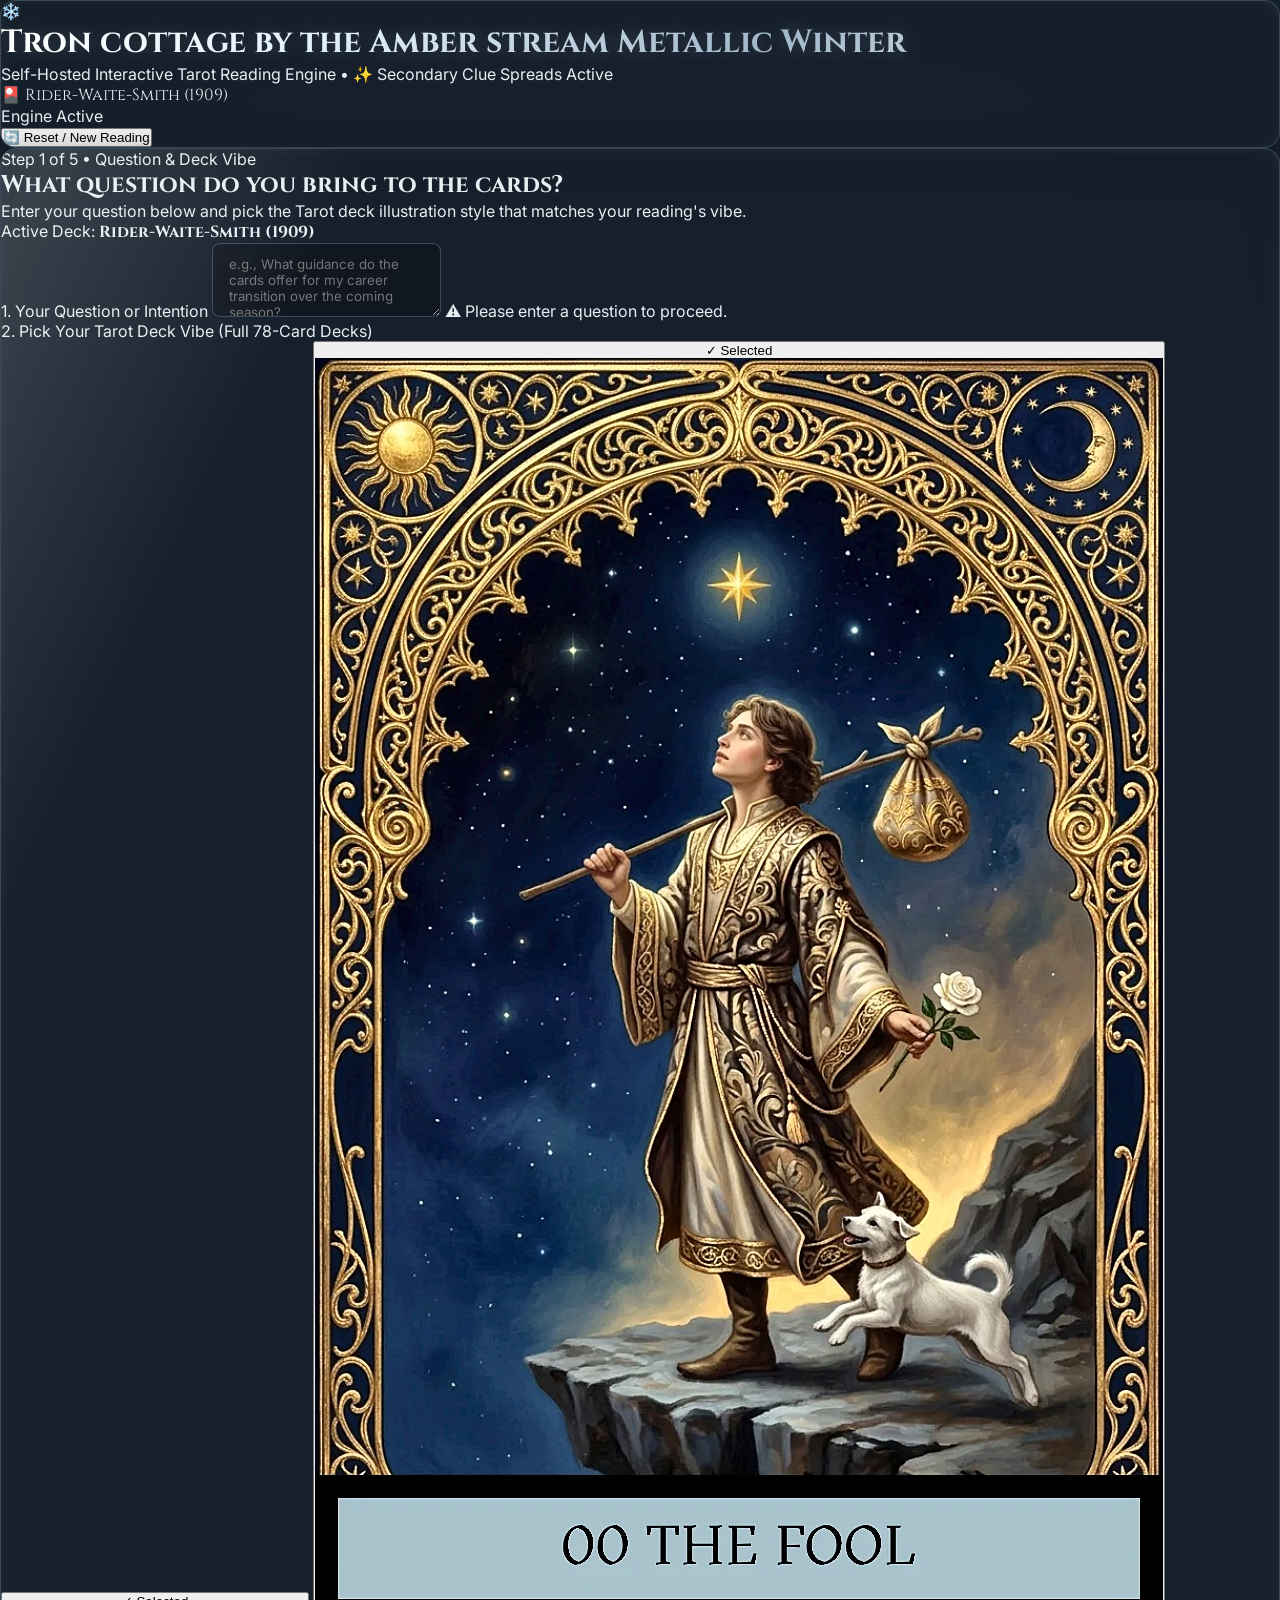
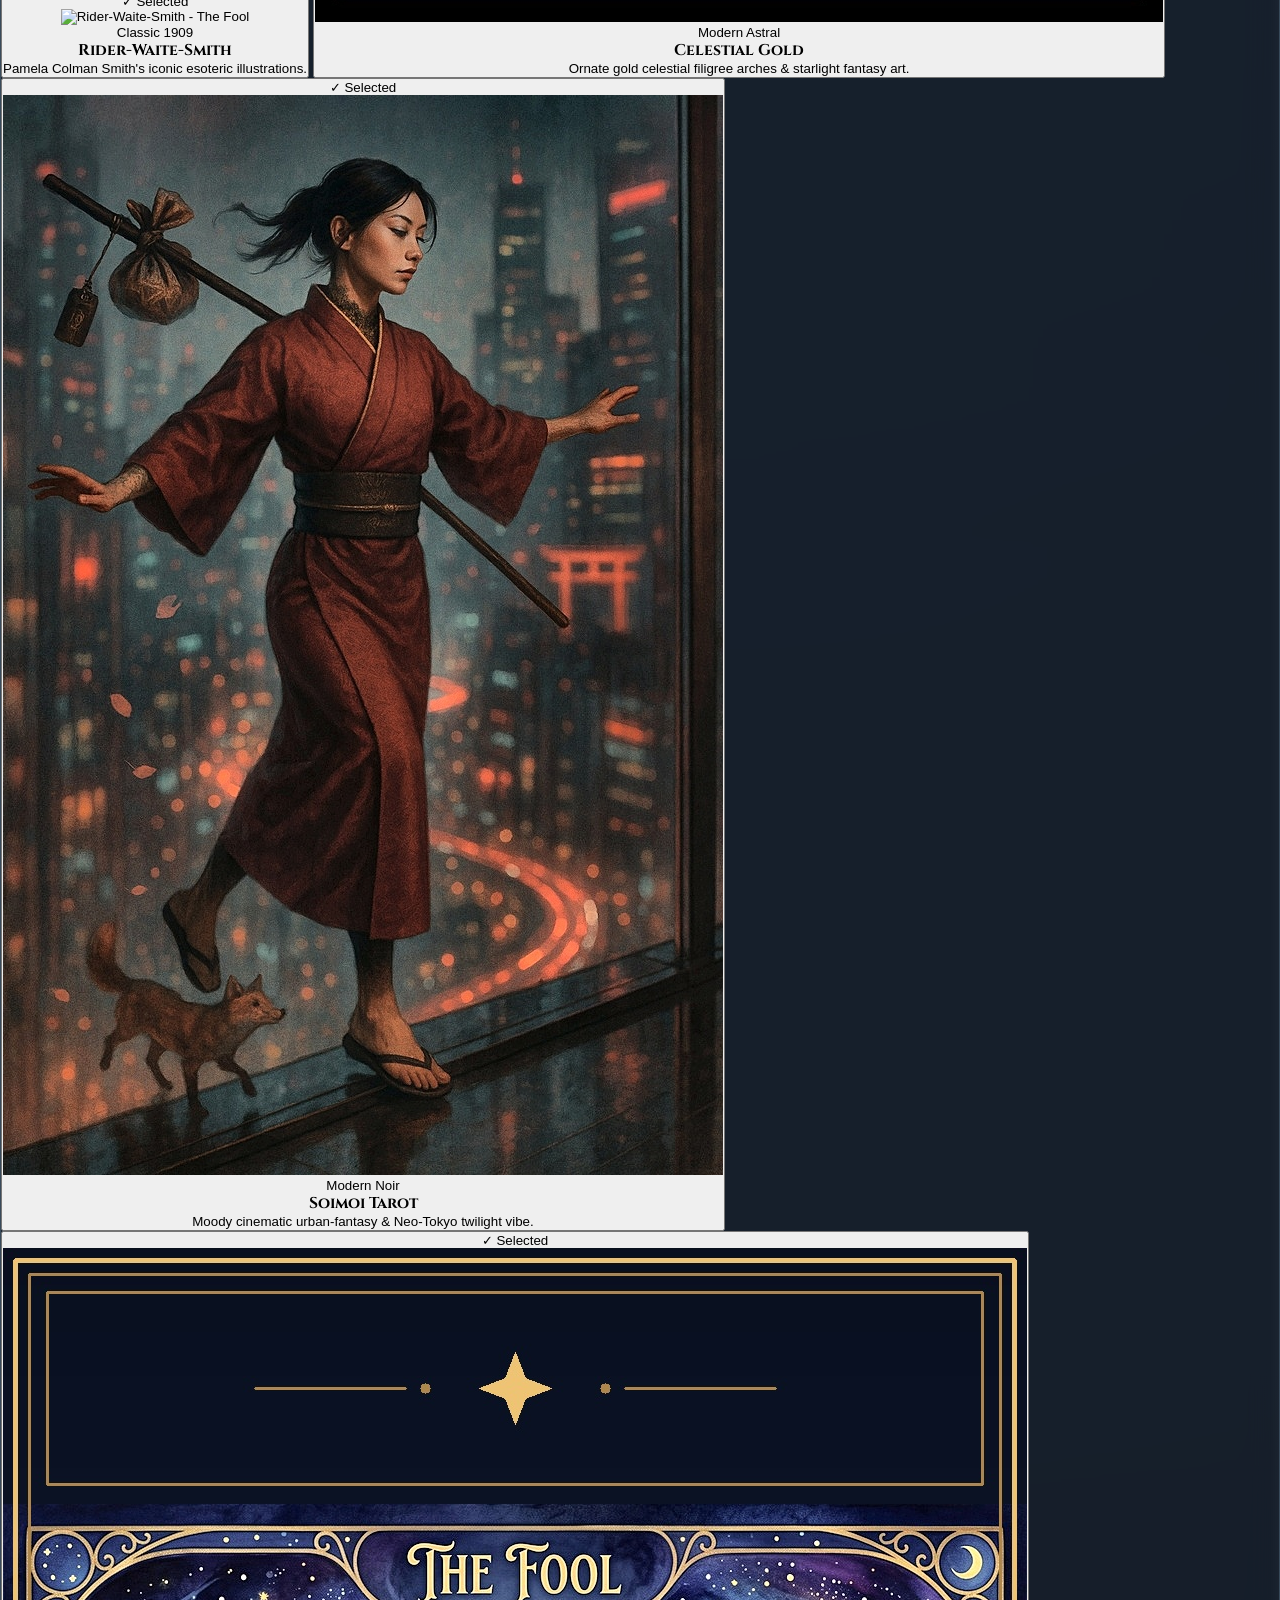
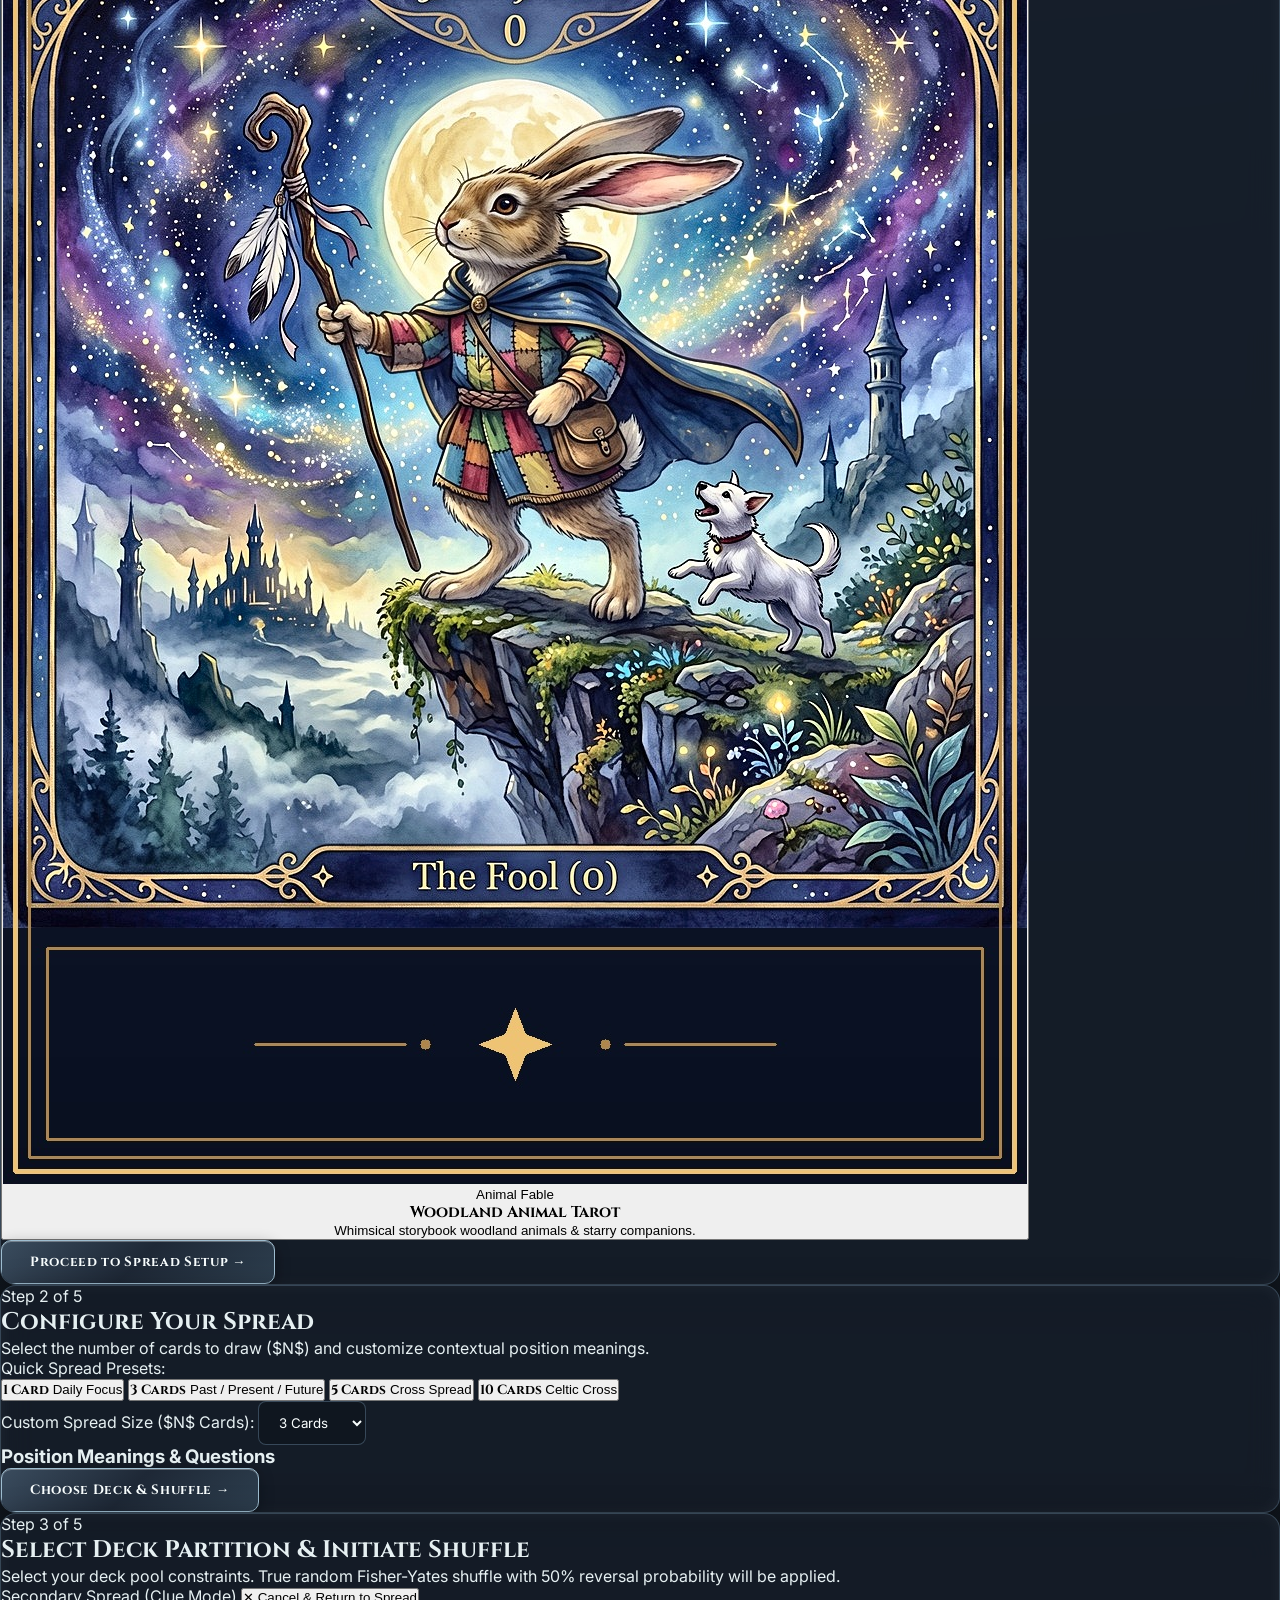
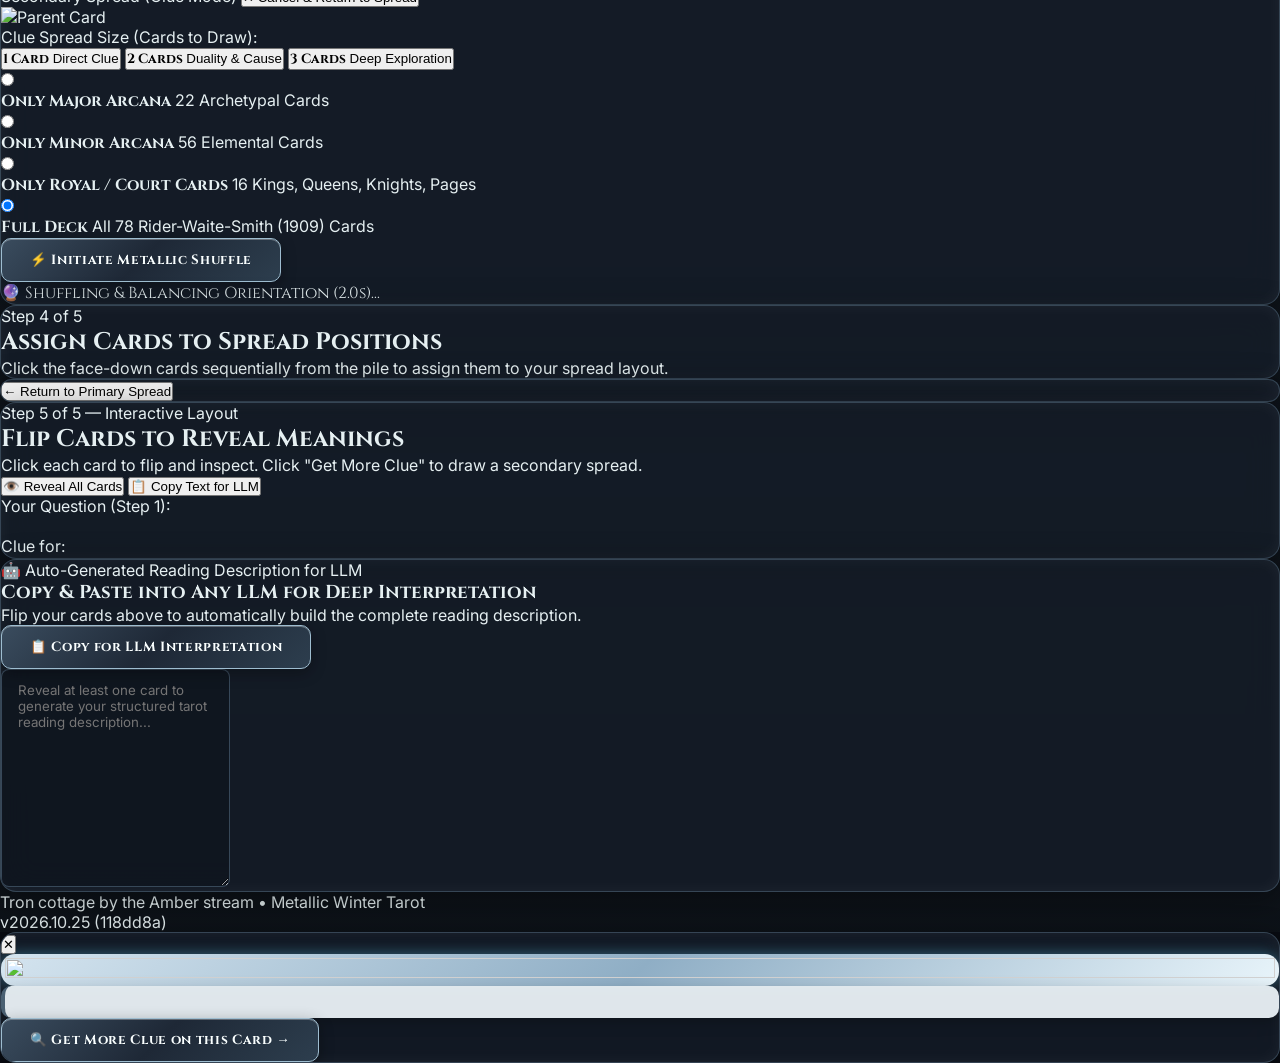
==== commit ea4be263: "Deploy to docs for GitHub Pages (2026-10-25 22:33:24)" ====
--- a/docs/index.html
+++ b/docs/index.html
@@ -402,6 +402,18 @@
           <textarea id="llm-prompt-textarea" rows="12" readonly class="metallic-input w-full font-mono text-xs leading-relaxed text-slate-200 bg-slate-950/90 border border-slate-700/80 resize-y select-all" placeholder="Reveal at least one card to generate your structured tarot reading description..."></textarea>
         </div>
       </section>
+    </main>
+
+    <!-- Footer with Version Info -->
+    <footer class="mt-2 pb-6 flex flex-col sm:flex-row items-center justify-between gap-3 border-t border-slate-800/80 pt-4 px-2 text-xs text-slate-500">
+      <div class="flex items-center gap-2">
+        <span>Tron cottage by the Amber stream &bull; Metallic Winter Tarot</span>
+      </div>
+      <div class="flex items-center gap-2 font-mono text-[11px] text-slate-400 bg-slate-900/60 px-2.5 py-1 rounded-md border border-slate-800">
+        <span class="w-1.5 h-1.5 rounded-full bg-cyan-400 animate-pulse"></span>
+        <span id="app-version">v2026.10.25 (118dd8a)</span>
+      </div>
+    </footer>
 
   </div>
 
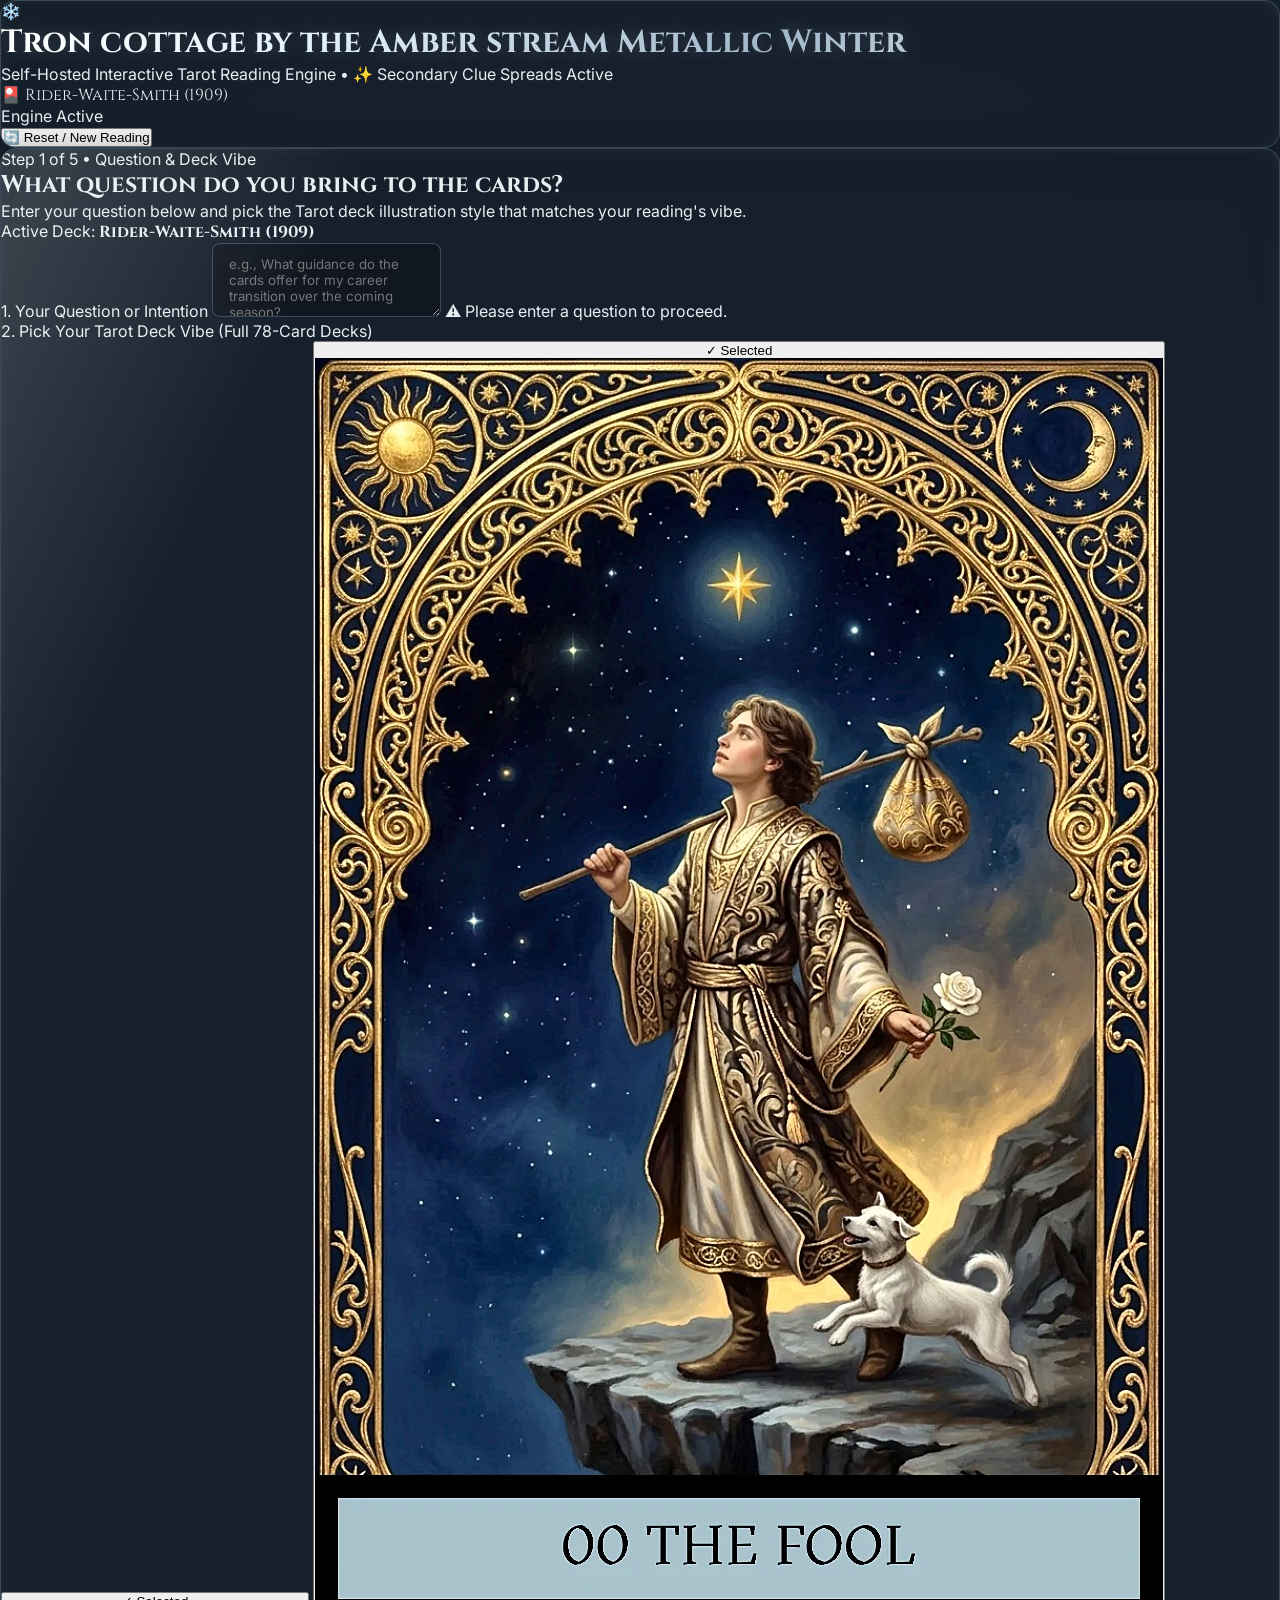
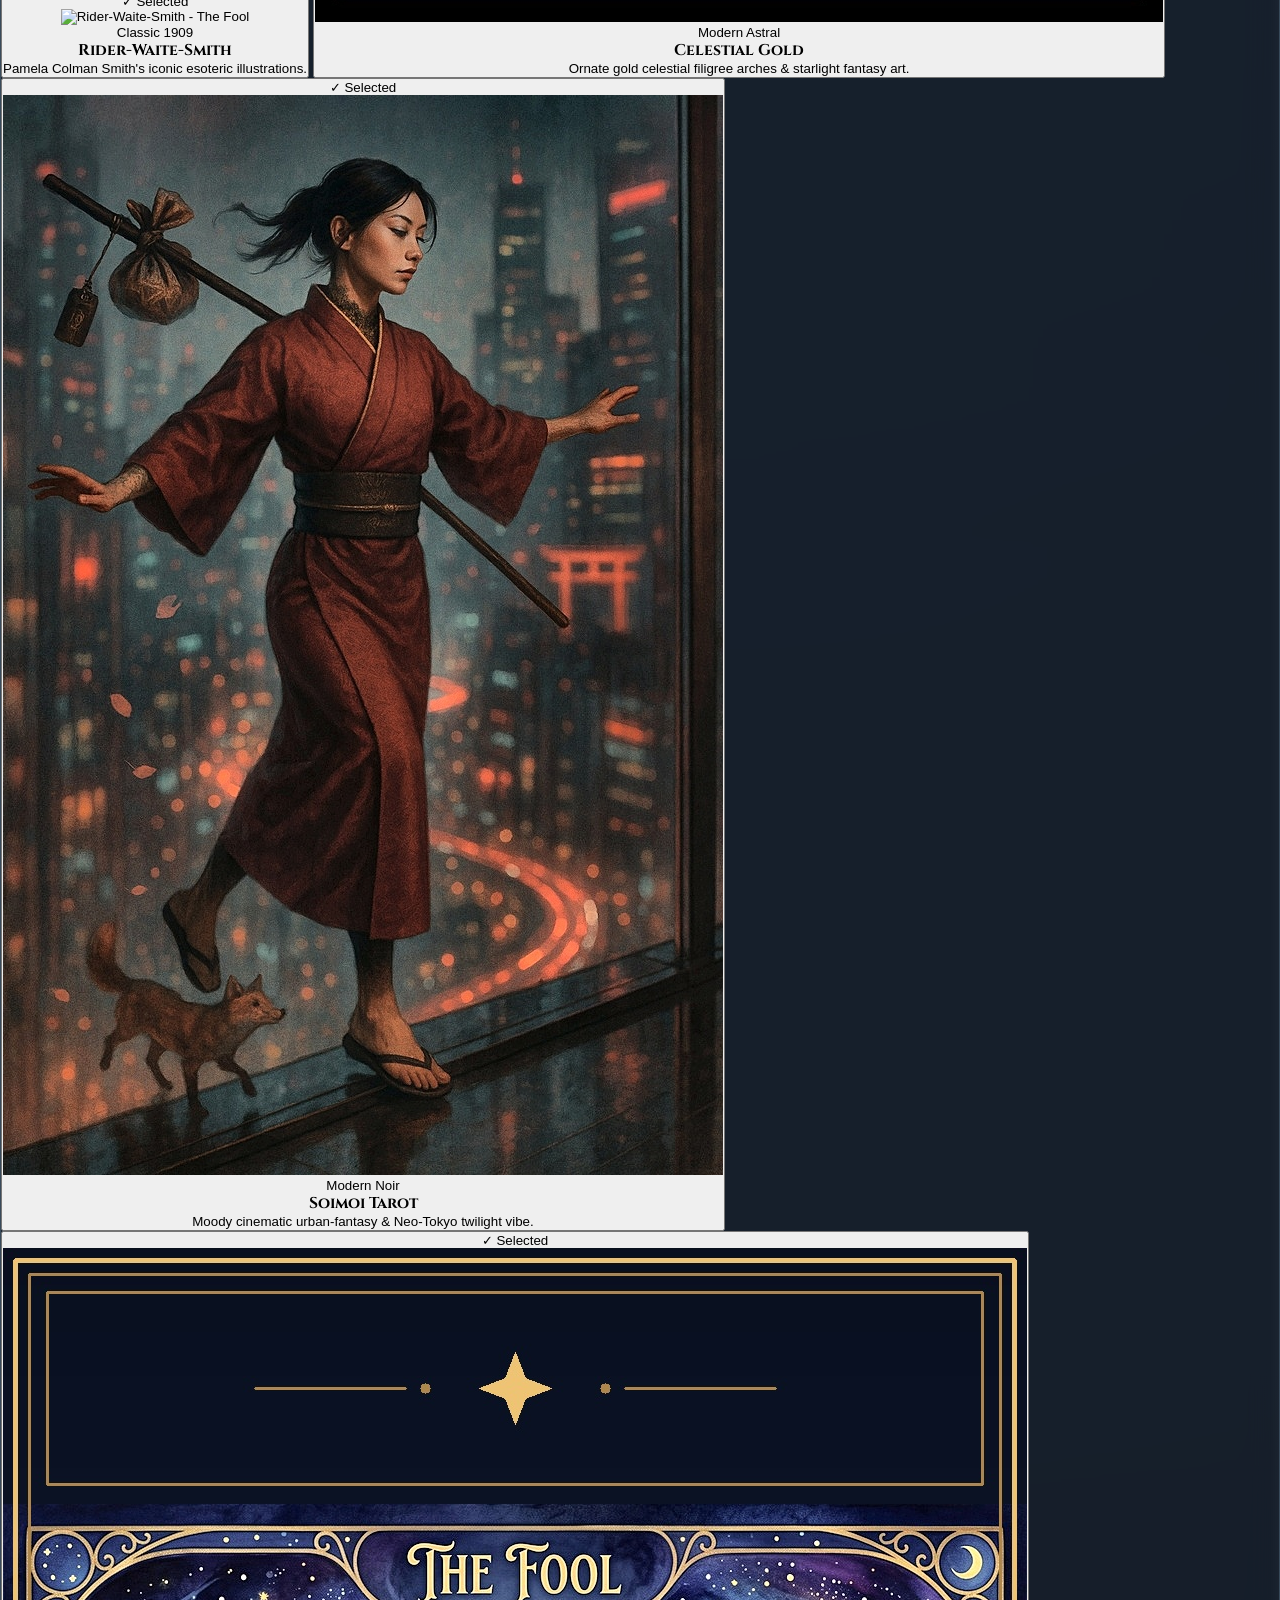
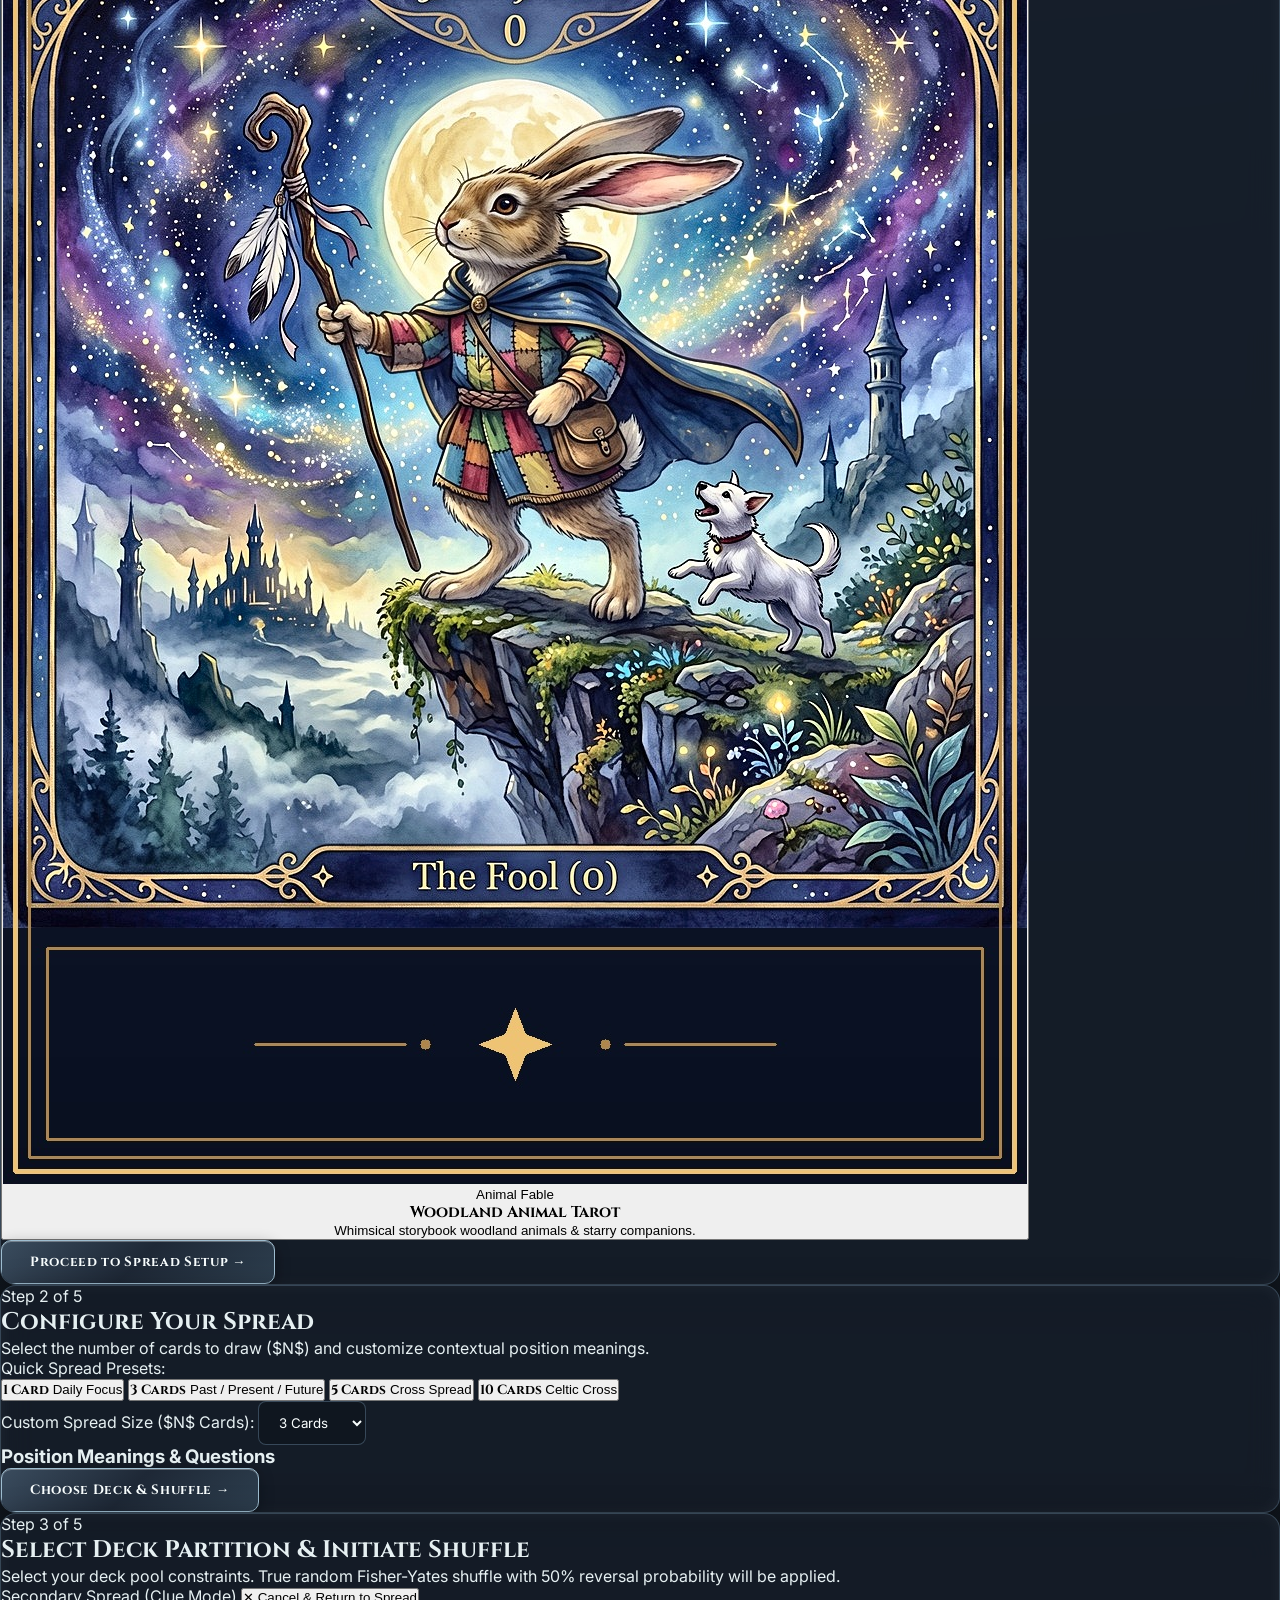
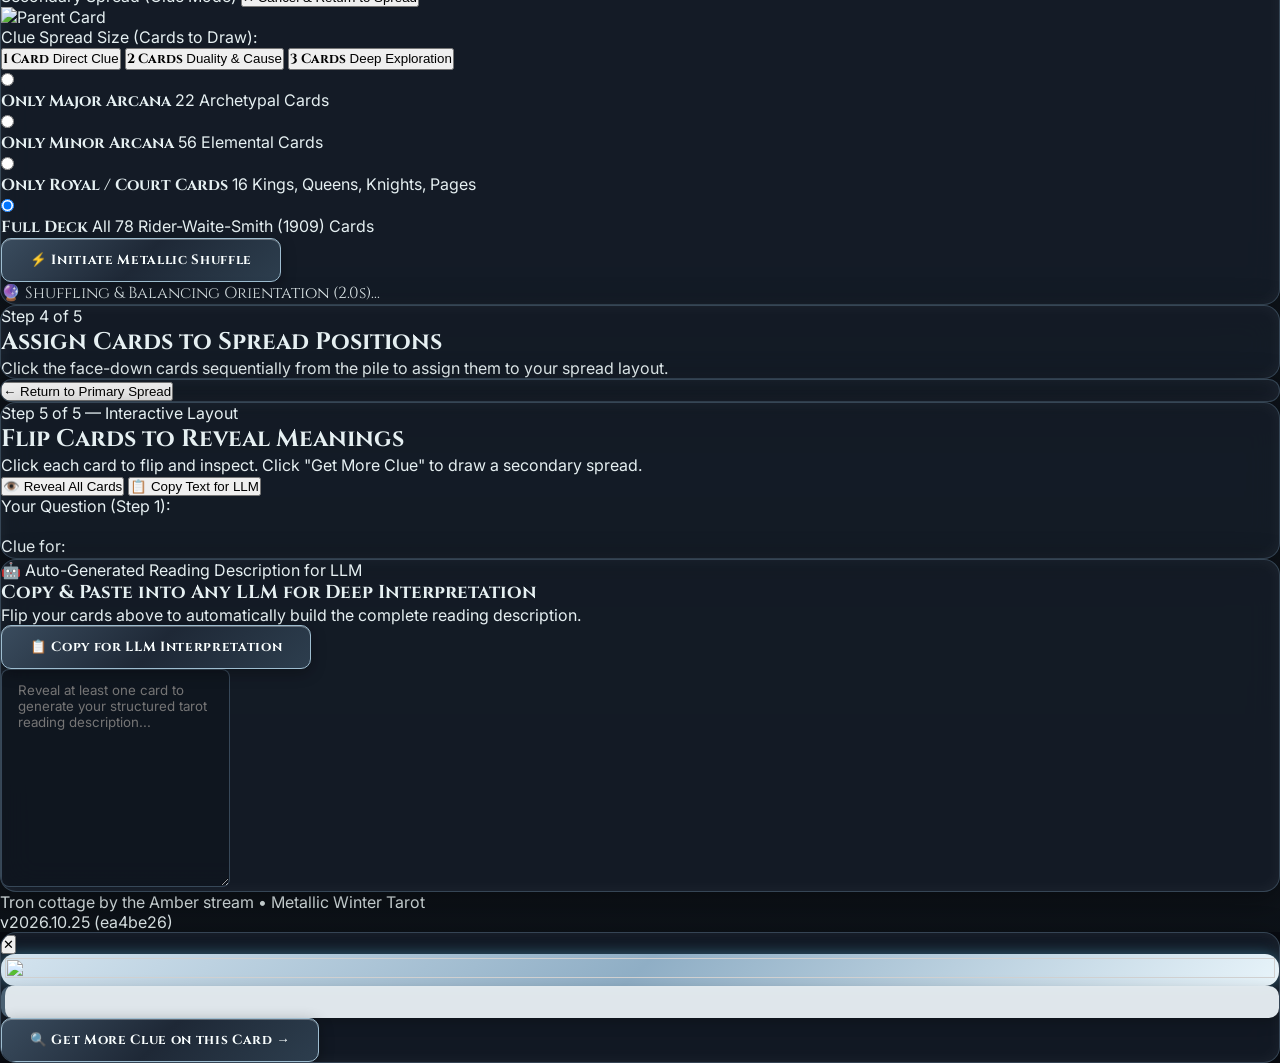
==== commit 489eb11e: "Deploy to docs for GitHub Pages (2026-10-25 22:33:41)" ====
--- a/docs/index.html
+++ b/docs/index.html
@@ -411,7 +411,7 @@
       </div>
       <div class="flex items-center gap-2 font-mono text-[11px] text-slate-400 bg-slate-900/60 px-2.5 py-1 rounded-md border border-slate-800">
         <span class="w-1.5 h-1.5 rounded-full bg-cyan-400 animate-pulse"></span>
-        <span id="app-version">v2026.10.25 (118dd8a)</span>
+        <span id="app-version">v2026.10.25 (ea4be26)</span>
       </div>
     </footer>
 
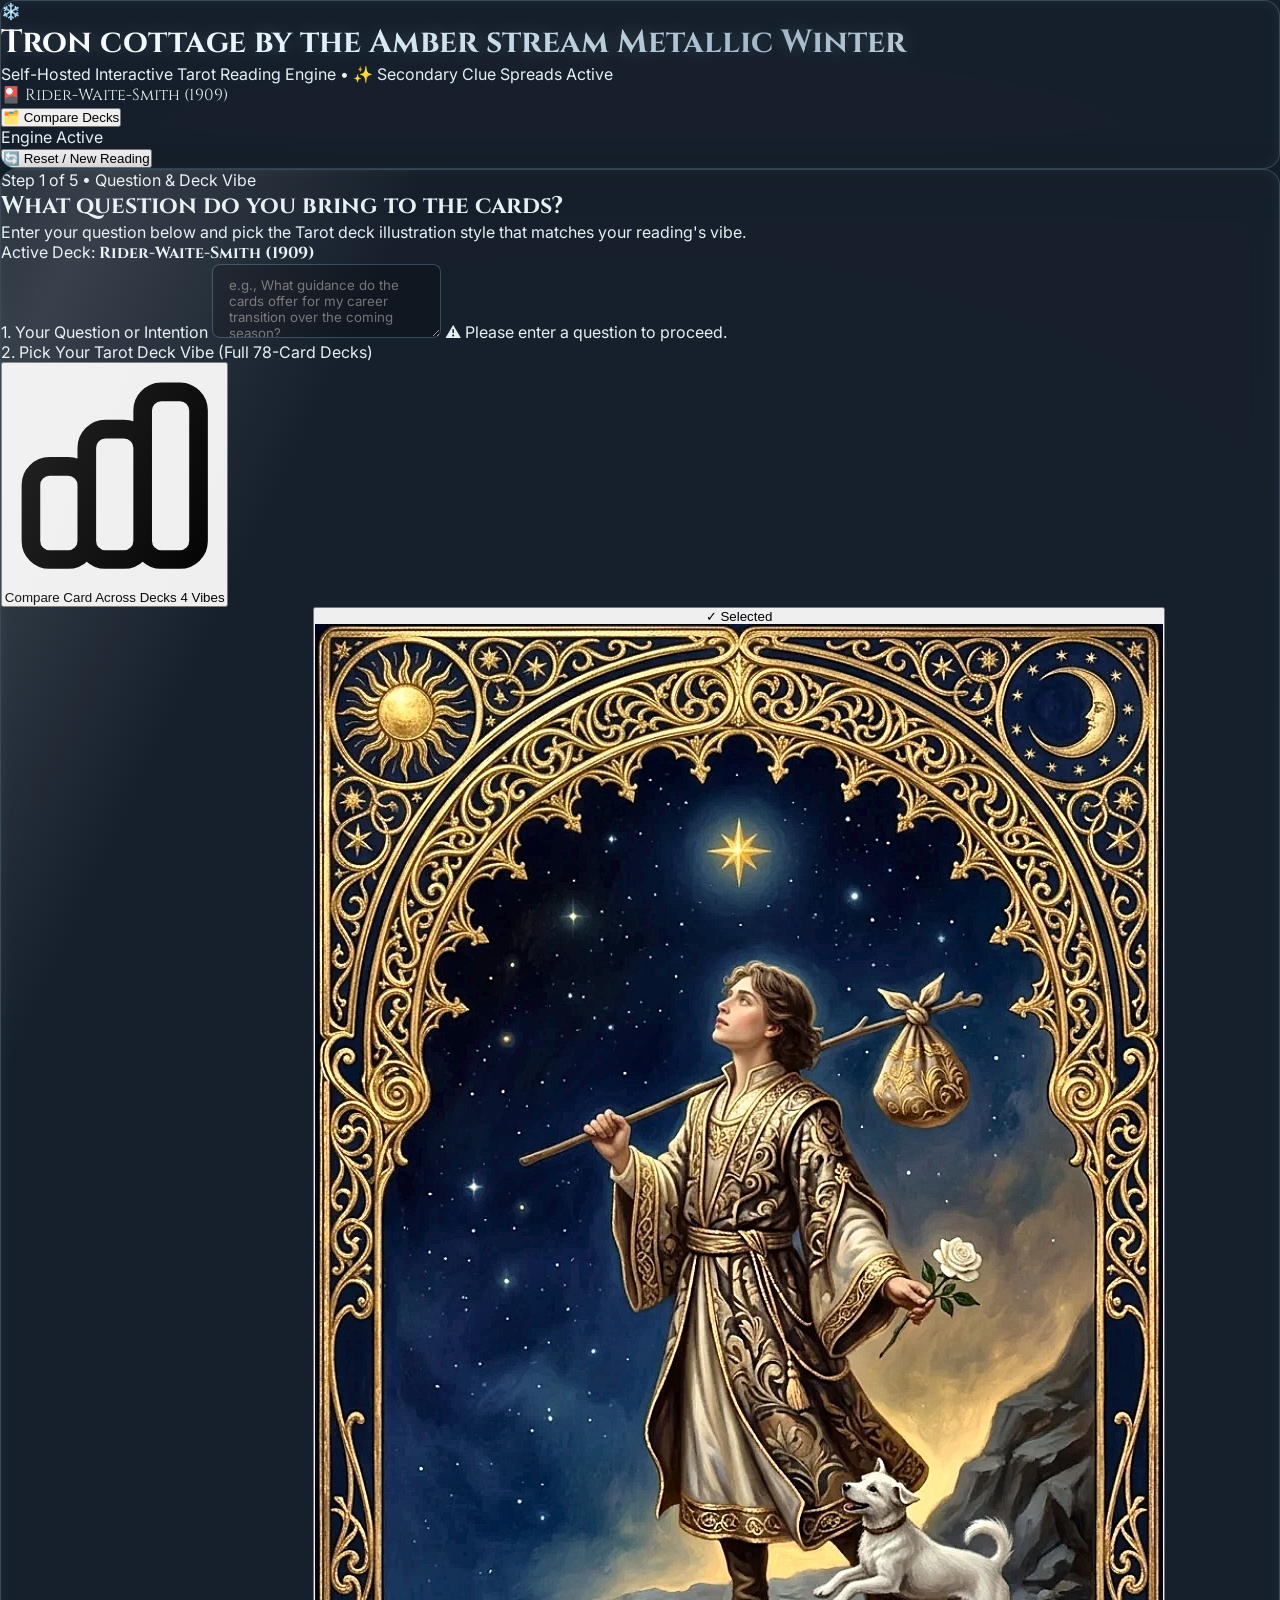
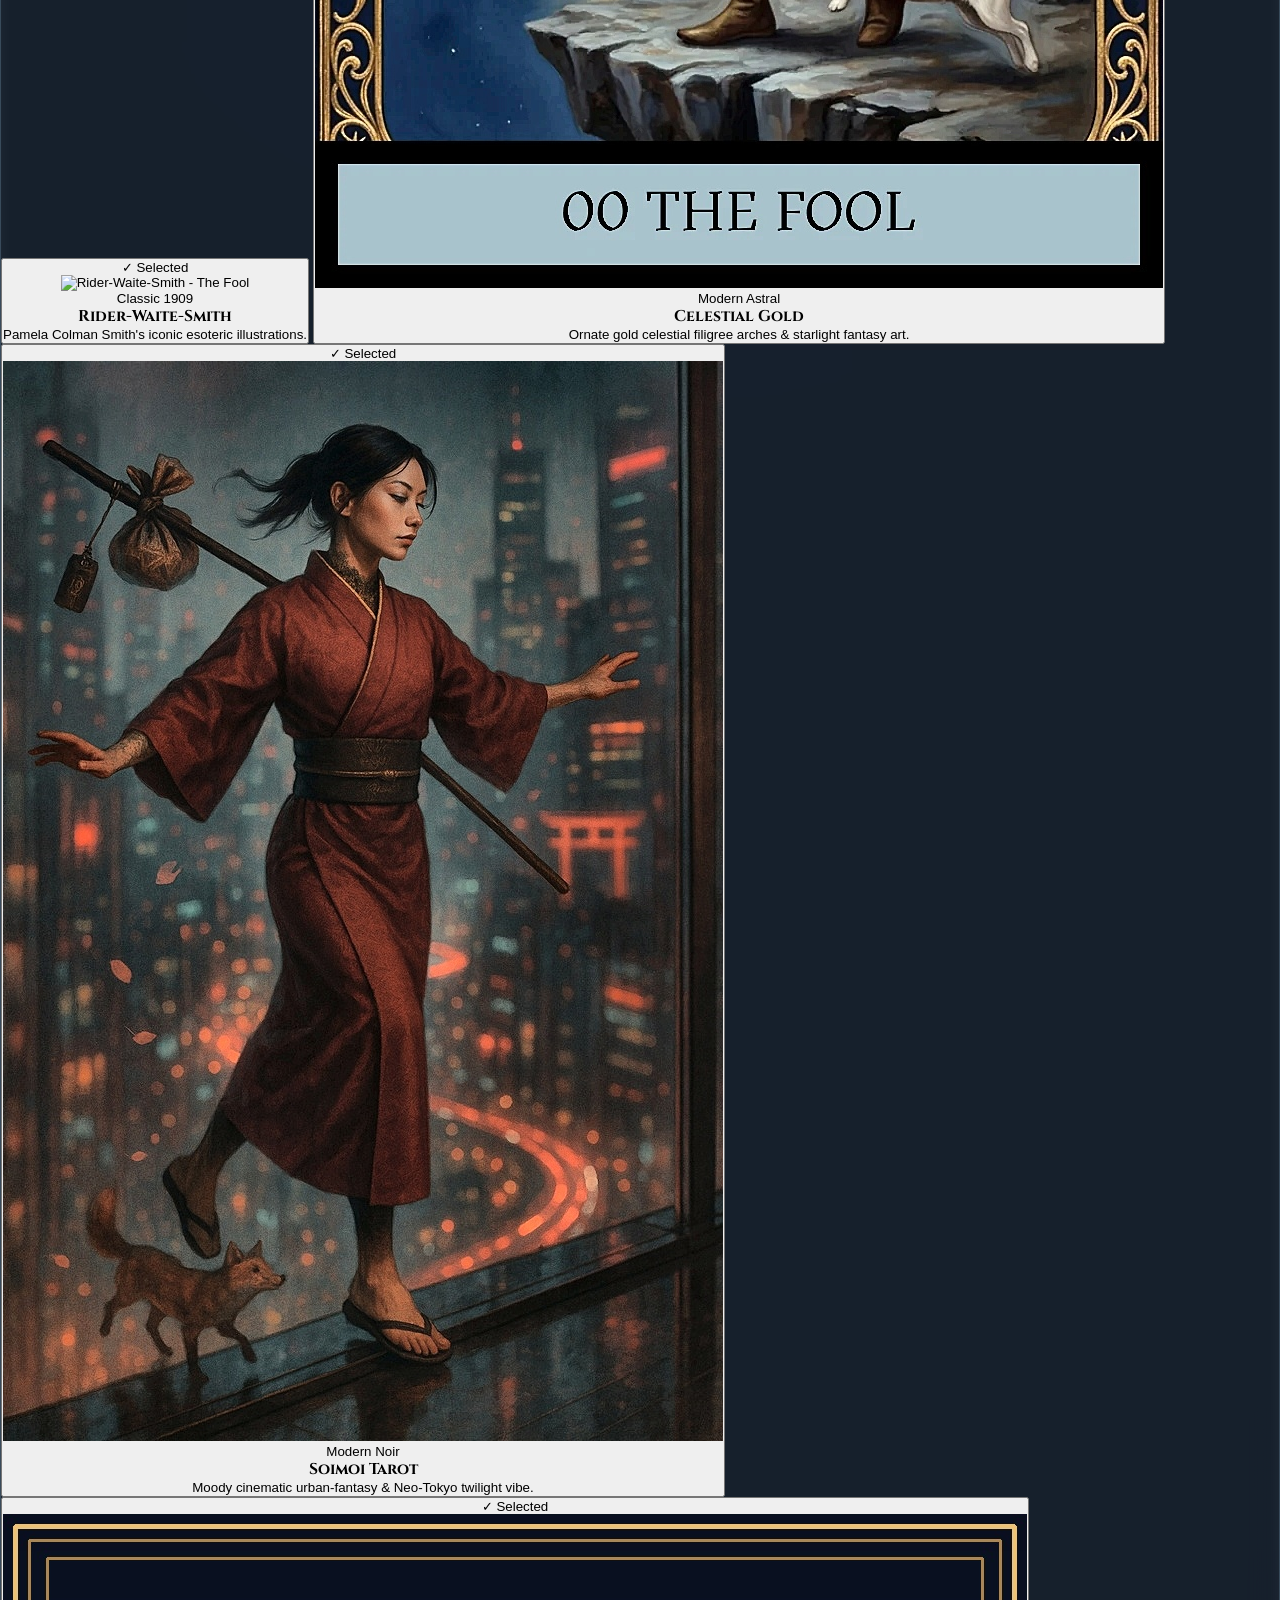
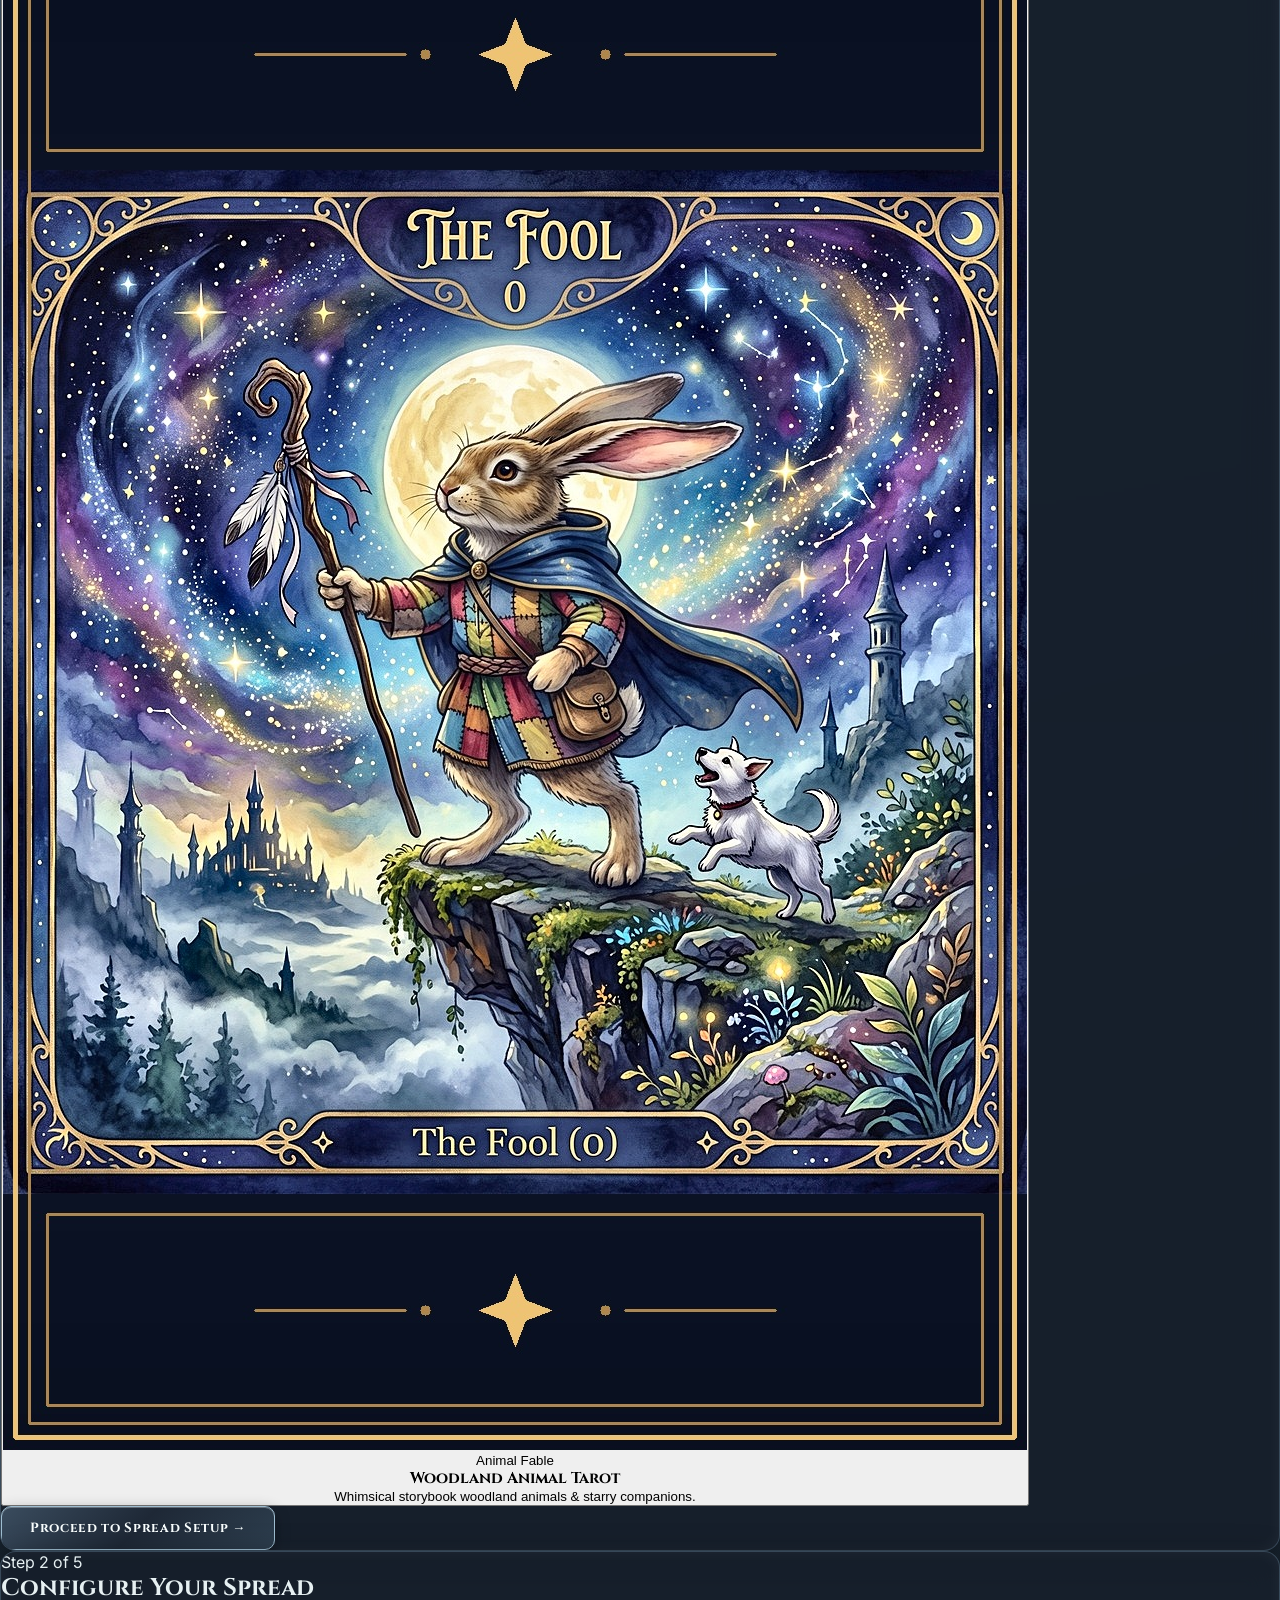
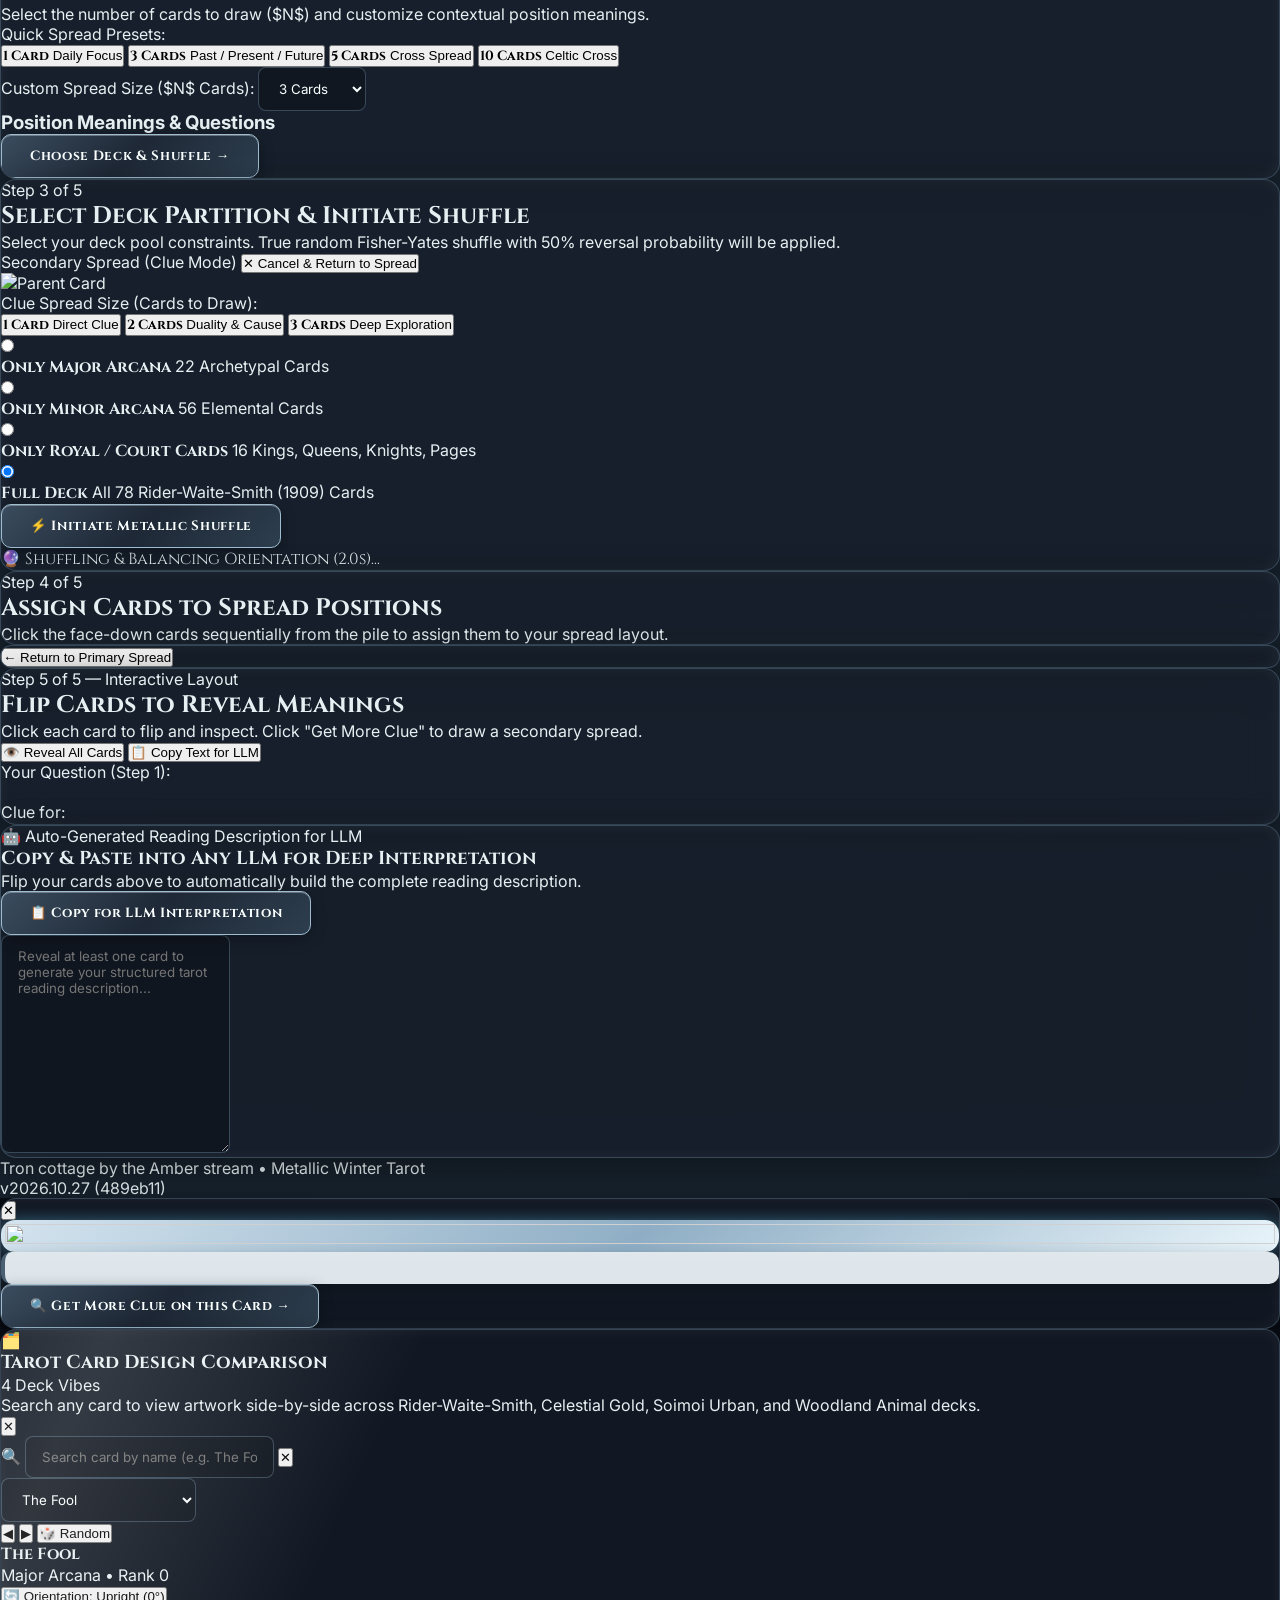
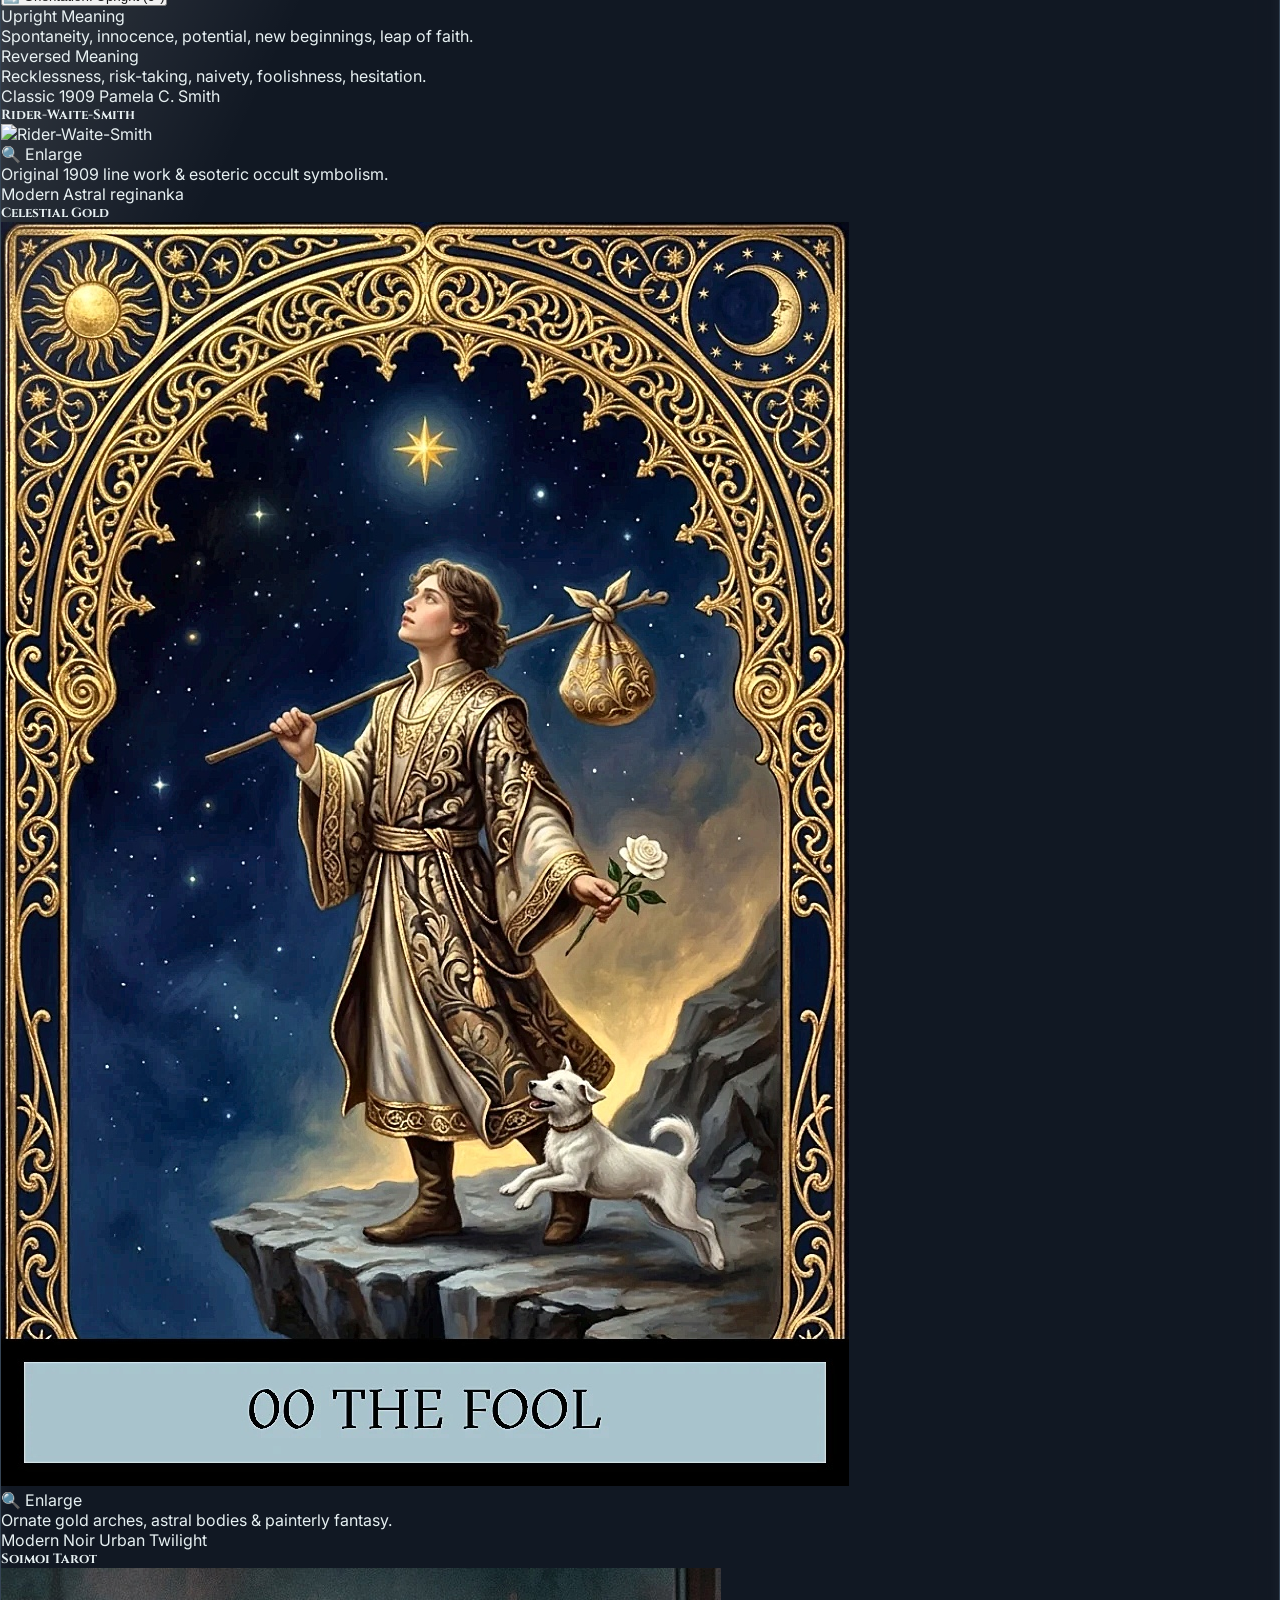
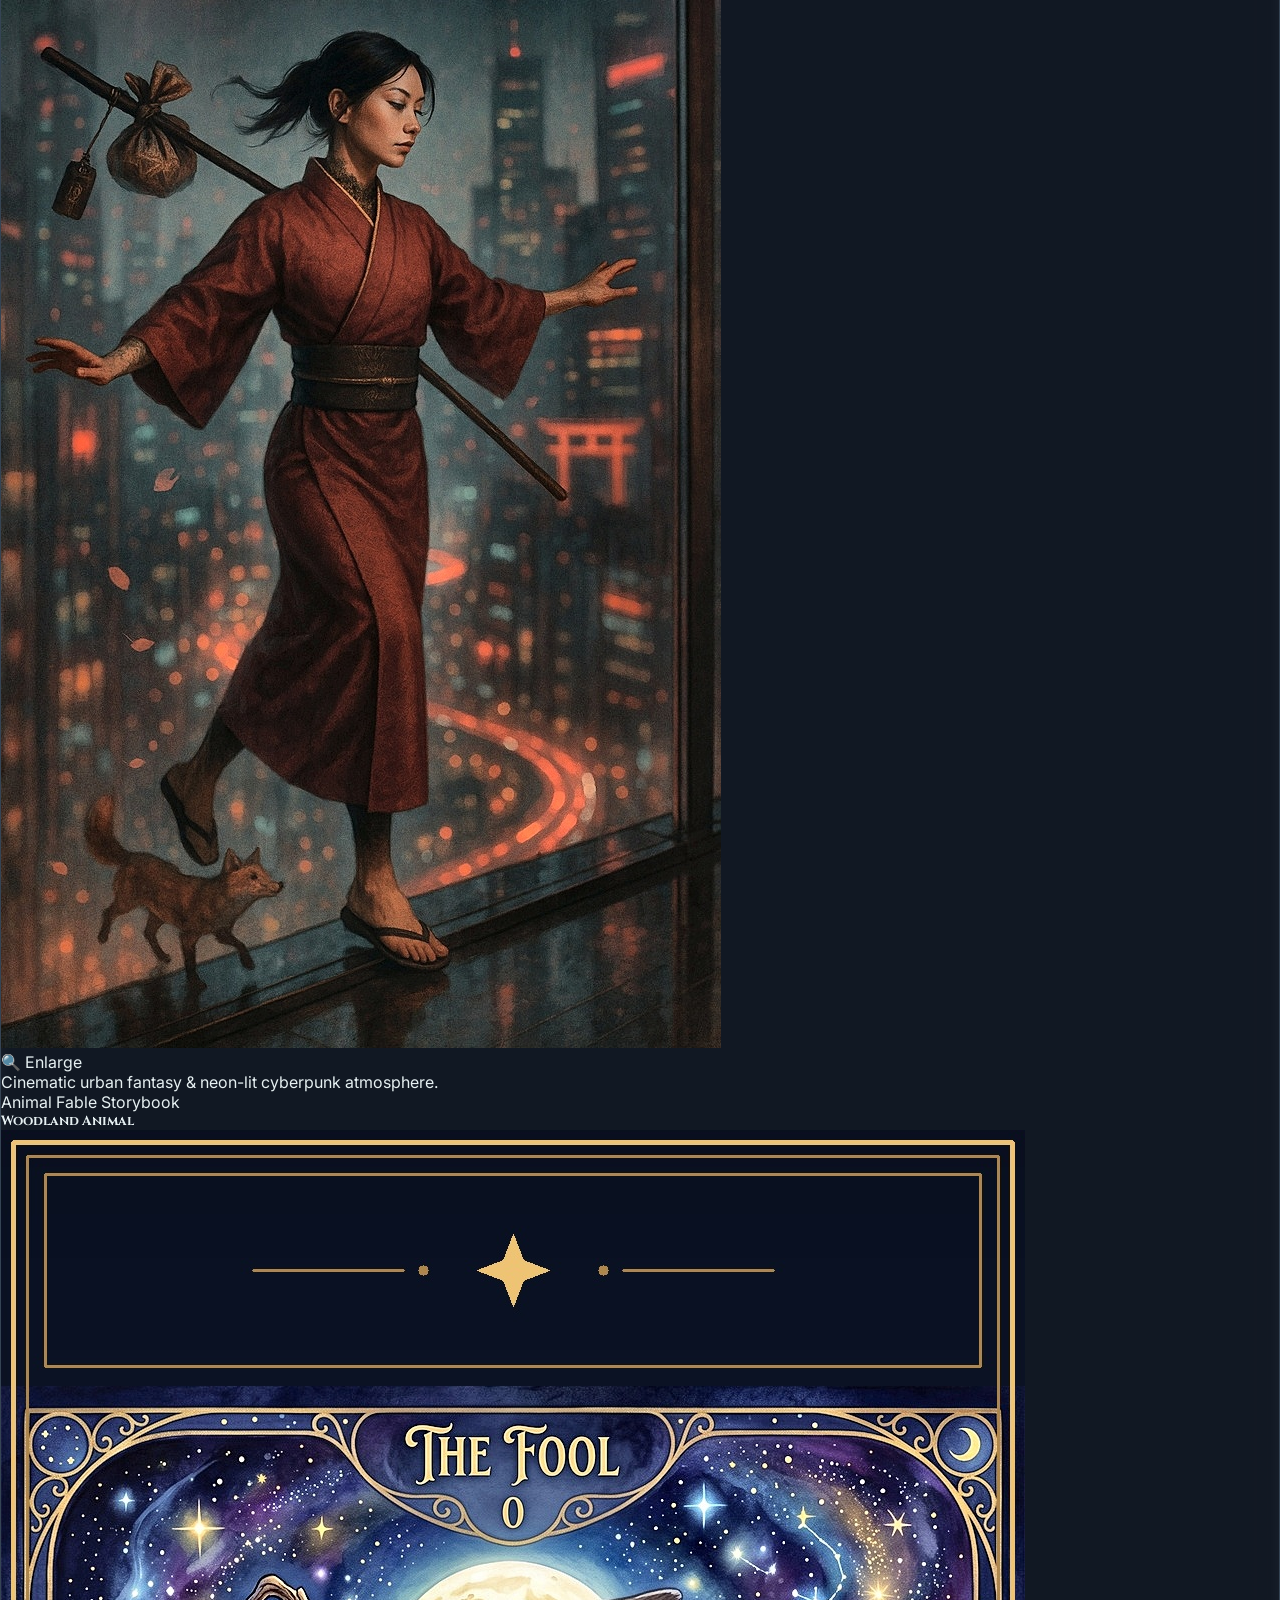
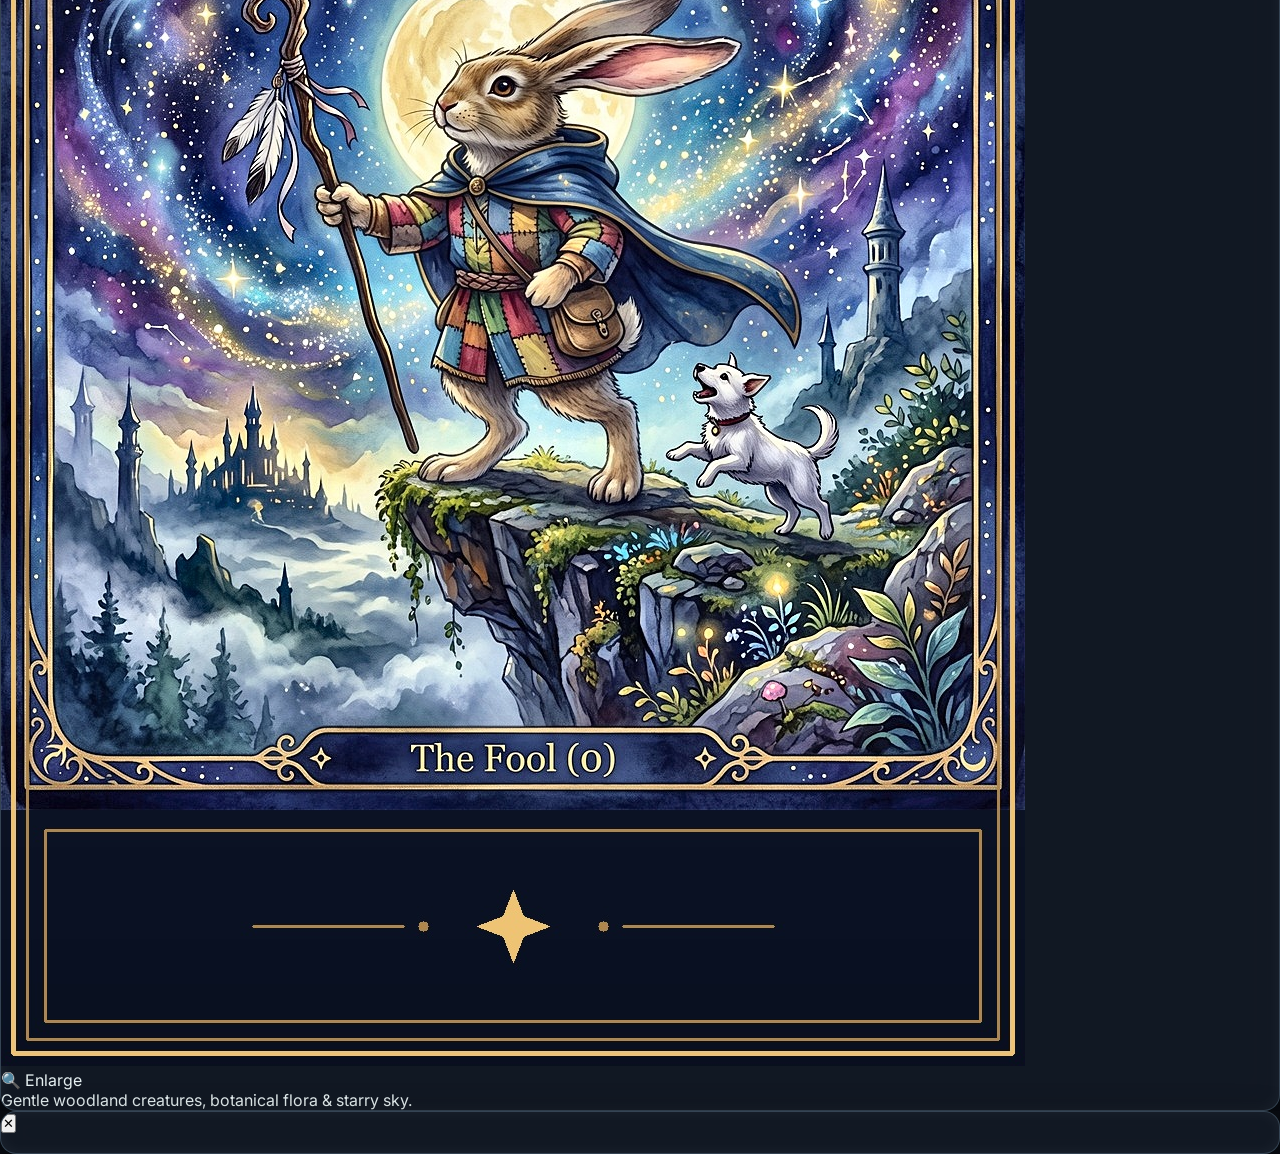
==== commit e9de9872: "Deploy to docs for GitHub Pages (2026-10-27 19:36:53)" ====
--- a/docs/index.html
+++ b/docs/index.html
@@ -33,6 +33,10 @@
           <span>🎴</span>
           <span id="header-active-deck-badge" class="font-cinzel font-bold">Rider-Waite-Smith (1909)</span>
         </div>
+        <button id="btn-header-deck-compare" type="button" class="flex items-center gap-1.5 bg-slate-900/60 hover:bg-cyan-950/60 px-3 py-1.5 rounded-lg border border-cyan-500/30 text-cyan-300 hover:text-white transition-colors cursor-pointer" title="Compare any card across 4 deck styles">
+          <span>🗂️</span>
+          <span>Compare Decks</span>
+        </button>
         <div class="flex items-center gap-2 bg-slate-900/60 px-3 py-1.5 rounded-lg border border-slate-700">
           <span class="w-2 h-2 rounded-full bg-emerald-400 animate-pulse"></span>
           <span>Engine Active</span>
@@ -72,6 +76,13 @@
             <div>
               <label class="text-xs font-bold uppercase tracking-wider text-cyan-200 block">2. Pick Your Tarot Deck Vibe (Full 78-Card Decks)</label>
             </div>
+            <button id="btn-open-deck-compare" type="button" class="inline-flex items-center gap-1.5 px-3 py-1.5 rounded-lg border border-cyan-400/50 bg-slate-900/80 hover:bg-cyan-950/70 hover:border-cyan-300 text-cyan-300 hover:text-white text-xs font-semibold transition-all shadow-sm cursor-pointer group" title="Search and compare any card across all 4 deck vibes">
+              <svg class="w-3.5 h-3.5 text-cyan-400 group-hover:scale-110 transition-transform" fill="none" stroke="currentColor" viewBox="0 0 24 24">
+                <path stroke-linecap="round" stroke-linejoin="round" stroke-width="2" d="M9 19v-6a2 2 0 00-2-2H5a2 2 0 00-2 2v6a2 2 0 002 2h2a2 2 0 002-2zm0 0V9a2 2 0 012-2h2a2 2 0 012 2v10m-6 0a2 2 0 002 2h2a2 2 0 002-2m0 0V5a2 2 0 012-2h2a2 2 0 012 2v14a2 2 0 01-2 2h-2a2 2 0 01-2-2z"></path>
+              </svg>
+              <span>Compare Card Across Decks</span>
+              <span class="text-[10px] bg-cyan-950 text-cyan-300 px-1.5 py-0.5 rounded border border-cyan-700/50">4 Vibes</span>
+            </button>
           </div>
 
           <div id="deck-style-grid" class="grid grid-cols-2 lg:grid-cols-4 gap-4 mt-1">
@@ -411,7 +422,7 @@
       </div>
       <div class="flex items-center gap-2 font-mono text-[11px] text-slate-400 bg-slate-900/60 px-2.5 py-1 rounded-md border border-slate-800">
         <span class="w-1.5 h-1.5 rounded-full bg-cyan-400 animate-pulse"></span>
-        <span id="app-version">v2026.10.25 (ea4be26)</span>
+        <span id="app-version">v2026.10.27 (489eb11)</span>
       </div>
     </footer>
 
@@ -449,6 +460,186 @@
     </div>
   </div>
 
+  <!-- Deck Card Comparison Modal (Compare 1 Card Across All 4 Deck Vibes) -->
+  <div id="deck-compare-modal" class="hidden fixed inset-0 z-[9999] flex items-center justify-center p-2 sm:p-4 modal-backdrop">
+    <div class="metallic-card max-w-5xl w-full max-h-[94vh] flex flex-col border border-cyan-400/50 shadow-2xl relative">
+      <!-- Modal Header -->
+      <div class="p-3.5 sm:p-5 border-b border-slate-700/70 flex items-center justify-between gap-3 bg-slate-900/60">
+        <div class="flex items-center gap-2.5">
+          <div class="w-9 h-9 rounded-xl bg-cyan-950/80 border border-cyan-400/40 flex items-center justify-center text-cyan-300 text-lg shadow-sm">
+            🗂️
+          </div>
+          <div>
+            <div class="flex items-center gap-2 flex-wrap">
+              <h3 class="font-cinzel text-base sm:text-lg font-bold text-white">Tarot Card Design Comparison</h3>
+              <span class="text-[10px] font-sans font-extrabold px-2 py-0.5 rounded-full bg-cyan-950 text-cyan-300 border border-cyan-500/40">4 Deck Vibes</span>
+            </div>
+            <p class="text-[11px] sm:text-xs text-slate-400 hidden sm:block">Search any card to view artwork side-by-side across Rider-Waite-Smith, Celestial Gold, Soimoi Urban, and Woodland Animal decks.</p>
+          </div>
+        </div>
+        <button id="compare-modal-close-btn" type="button" class="text-slate-400 hover:text-white text-xl font-bold p-1.5 leading-none cursor-pointer rounded-lg hover:bg-slate-800 transition-colors" title="Close (Esc)">
+          ✕
+        </button>
+      </div>
+
+      <!-- Controls Toolbar: Search, Select, Prev/Next -->
+      <div class="px-3.5 sm:px-5 py-3 bg-slate-950/70 border-b border-slate-800 flex flex-col md:flex-row gap-2.5 items-stretch md:items-center">
+        <!-- Search with live suggestions -->
+        <div class="relative flex-1">
+          <div class="relative">
+            <span class="absolute inset-y-0 left-0 pl-3 flex items-center pointer-events-none text-slate-400 text-xs">🔍</span>
+            <input id="compare-search-input" type="text" autocomplete="off" placeholder="Search card by name (e.g. The Fool, High Priestess, 3 of Cups, Death)..." class="metallic-input w-full pl-8 pr-8 text-xs py-2 bg-slate-900/90 text-white placeholder-slate-400">
+            <button id="compare-search-clear" type="button" class="hidden absolute inset-y-0 right-0 pr-2.5 flex items-center text-slate-400 hover:text-white text-xs cursor-pointer" title="Clear search">✕</button>
+          </div>
+          <!-- Autocomplete dropdown suggestions -->
+          <div id="compare-search-suggestions" class="hidden absolute top-full left-0 right-0 mt-1 max-h-60 overflow-y-auto bg-slate-900 border border-slate-700 rounded-xl shadow-2xl z-50 divide-y divide-slate-800"></div>
+        </div>
+
+        <div class="flex items-center gap-2 flex-wrap sm:flex-nowrap">
+          <!-- Dropdown Selector Grouped by Arcana/Suit -->
+          <select id="compare-card-select" class="metallic-input text-xs py-2 bg-slate-900/90 text-slate-200 cursor-pointer flex-1 sm:flex-initial sm:min-w-[190px]">
+            <!-- Populated via JS -->
+          </select>
+
+          <!-- Nav Buttons -->
+          <div class="flex items-center gap-1">
+            <button id="compare-prev-btn" type="button" class="px-2.5 py-1.5 rounded-lg border border-slate-700 bg-slate-800/80 hover:bg-slate-700 text-slate-200 text-xs font-semibold cursor-pointer transition-colors" title="Previous Card">
+              ◀
+            </button>
+            <button id="compare-next-btn" type="button" class="px-2.5 py-1.5 rounded-lg border border-slate-700 bg-slate-800/80 hover:bg-slate-700 text-slate-200 text-xs font-semibold cursor-pointer transition-colors" title="Next Card">
+              ▶
+            </button>
+            <button id="compare-random-btn" type="button" class="px-2.5 py-1.5 rounded-lg border border-cyan-500/40 bg-cyan-950/40 hover:bg-cyan-900/60 text-cyan-300 text-xs font-semibold cursor-pointer transition-colors" title="Random Card">
+              🎲 Random
+            </button>
+          </div>
+        </div>
+      </div>
+
+      <!-- Scrollable Comparison Content -->
+      <div class="p-3.5 sm:p-5 overflow-y-auto flex-1 flex flex-col gap-4">
+        <!-- Active Card Header & Meanings -->
+        <div class="bg-slate-900/70 rounded-xl p-3 sm:p-4 border border-slate-800 flex flex-col gap-3 shadow-inner">
+          <div class="flex flex-col sm:flex-row sm:items-center justify-between gap-2 border-b border-slate-800/80 pb-2.5">
+            <div class="flex items-center gap-2.5 flex-wrap">
+              <h4 id="compare-card-title" class="font-cinzel text-lg sm:text-xl font-bold text-white tracking-wide">The Fool</h4>
+              <span id="compare-card-type-badge" class="text-[11px] font-semibold px-2.5 py-0.5 rounded-full bg-cyan-950 text-cyan-300 border border-cyan-500/40">Major Arcana &bull; Rank 0</span>
+            </div>
+            <!-- Orientation Toggle -->
+            <button id="compare-orientation-toggle" type="button" class="inline-flex items-center gap-1.5 text-xs px-2.5 py-1 rounded-lg border border-slate-700 bg-slate-800 hover:border-cyan-400 text-slate-300 transition-colors self-start sm:self-auto cursor-pointer">
+              <span>🔄</span>
+              <span id="compare-orientation-label">Orientation: Upright (0°)</span>
+            </button>
+          </div>
+
+          <!-- Upright / Reversed Meanings -->
+          <div class="grid grid-cols-1 md:grid-cols-2 gap-2.5 text-xs">
+            <div id="compare-upright-box" class="p-2.5 rounded-lg bg-emerald-950/20 border border-emerald-500/30 transition-all">
+              <span class="text-[10px] uppercase font-bold tracking-wider text-emerald-400 block mb-1">Upright Meaning</span>
+              <p id="compare-upright-meaning" class="text-slate-300 leading-relaxed font-medium">Spontaneity, innocence, potential, new beginnings, leap of faith.</p>
+            </div>
+            <div id="compare-reversed-box" class="p-2.5 rounded-lg bg-amber-950/20 border border-amber-500/30 transition-all">
+              <span class="text-[10px] uppercase font-bold tracking-wider text-amber-400 block mb-1">Reversed Meaning</span>
+              <p id="compare-reversed-meaning" class="text-slate-300 leading-relaxed font-medium">Recklessness, risk-taking, naivety, foolishness, hesitation.</p>
+            </div>
+          </div>
+        </div>
+
+        <!-- 4 Decks Grid -->
+        <div class="grid grid-cols-2 lg:grid-cols-4 gap-3 sm:gap-4">
+          <!-- 1. Rider-Waite-Smith -->
+          <div class="deck-compare-col flex flex-col gap-2 p-2.5 rounded-xl border border-slate-700 bg-slate-900/60 shadow-lg hover:border-cyan-400/50 transition-colors">
+            <div class="flex items-center justify-between">
+              <span class="text-[10px] font-extrabold px-2 py-0.5 rounded-full bg-cyan-950 text-cyan-300 border border-cyan-500/40">Classic 1909</span>
+              <span class="text-[10px] text-slate-400">Pamela C. Smith</span>
+            </div>
+            <h5 class="font-cinzel font-bold text-xs text-white leading-tight">Rider-Waite-Smith</h5>
+            <div class="compare-card-frame relative w-full aspect-[2/3] rounded-lg overflow-hidden border border-slate-700 bg-slate-950 shadow-inner group cursor-pointer" data-deck-name="Rider-Waite-Smith (1909)" data-deck-badge="Classic 1909" data-badge-class="bg-cyan-950 text-cyan-300 border border-cyan-500/40">
+              <img id="compare-img-rws" src="images/cleaned-deck/major_00.jpg" alt="Rider-Waite-Smith" class="w-full h-full object-fill group-hover:scale-105">
+              <div class="absolute inset-0 bg-slate-950/40 opacity-0 group-hover:opacity-100 transition-opacity flex items-center justify-center">
+                <span class="text-xs bg-slate-900/90 text-cyan-300 px-2.5 py-1 rounded-md border border-cyan-400/50 shadow-lg font-semibold flex items-center gap-1">
+                  <span>🔍</span> Enlarge
+                </span>
+              </div>
+            </div>
+            <p class="text-[11px] text-slate-400 leading-snug">Original 1909 line work &amp; esoteric occult symbolism.</p>
+          </div>
+
+          <!-- 2. Celestial Gold -->
+          <div class="deck-compare-col flex flex-col gap-2 p-2.5 rounded-xl border border-slate-700 bg-slate-900/60 shadow-lg hover:border-yellow-400/50 transition-colors">
+            <div class="flex items-center justify-between">
+              <span class="text-[10px] font-extrabold px-2 py-0.5 rounded-full bg-yellow-950 text-yellow-300 border border-yellow-500/40">Modern Astral</span>
+              <span class="text-[10px] text-slate-400">reginanka</span>
+            </div>
+            <h5 class="font-cinzel font-bold text-xs text-white leading-tight">Celestial Gold</h5>
+            <div class="compare-card-frame relative w-full aspect-[2/3] rounded-lg overflow-hidden border border-slate-700 bg-slate-950 shadow-inner group cursor-pointer" data-deck-name="Celestial Gold Tarot" data-deck-badge="Modern Astral" data-badge-class="bg-yellow-950 text-yellow-300 border border-yellow-500/40">
+              <img id="compare-img-celestial-gold" src="images/decks/celestial-gold/major_00.jpg" alt="Celestial Gold" class="w-full h-full object-fill group-hover:scale-105">
+              <div class="absolute inset-0 bg-slate-950/40 opacity-0 group-hover:opacity-100 transition-opacity flex items-center justify-center">
+                <span class="text-xs bg-slate-900/90 text-yellow-300 px-2.5 py-1 rounded-md border border-yellow-400/50 shadow-lg font-semibold flex items-center gap-1">
+                  <span>🔍</span> Enlarge
+                </span>
+              </div>
+            </div>
+            <p class="text-[11px] text-slate-400 leading-snug">Ornate gold arches, astral bodies &amp; painterly fantasy.</p>
+          </div>
+
+          <!-- 3. Soimoi Urban Tarot -->
+          <div class="deck-compare-col flex flex-col gap-2 p-2.5 rounded-xl border border-slate-700 bg-slate-900/60 shadow-lg hover:border-rose-400/50 transition-colors">
+            <div class="flex items-center justify-between">
+              <span class="text-[10px] font-extrabold px-2 py-0.5 rounded-full bg-rose-950 text-rose-300 border border-rose-500/40">Modern Noir</span>
+              <span class="text-[10px] text-slate-400">Urban Twilight</span>
+            </div>
+            <h5 class="font-cinzel font-bold text-xs text-white leading-tight">Soimoi Tarot</h5>
+            <div class="compare-card-frame relative w-full aspect-[2/3] rounded-lg overflow-hidden border border-slate-700 bg-slate-950 shadow-inner group cursor-pointer" data-deck-name="Soimoi Urban Tarot" data-deck-badge="Modern Noir" data-badge-class="bg-rose-950 text-rose-300 border border-rose-500/40">
+              <img id="compare-img-soimoi" src="images/decks/soimoi/major_00.jpg" alt="Soimoi Tarot" class="w-full h-full object-fill group-hover:scale-105">
+              <div class="absolute inset-0 bg-slate-950/40 opacity-0 group-hover:opacity-100 transition-opacity flex items-center justify-center">
+                <span class="text-xs bg-slate-900/90 text-rose-300 px-2.5 py-1 rounded-md border border-rose-400/50 shadow-lg font-semibold flex items-center gap-1">
+                  <span>🔍</span> Enlarge
+                </span>
+              </div>
+            </div>
+            <p class="text-[11px] text-slate-400 leading-snug">Cinematic urban fantasy &amp; neon-lit cyberpunk atmosphere.</p>
+          </div>
+
+          <!-- 4. Storybook Woodland Animal Tarot -->
+          <div class="deck-compare-col flex flex-col gap-2 p-2.5 rounded-xl border border-slate-700 bg-slate-900/60 shadow-lg hover:border-emerald-400/50 transition-colors">
+            <div class="flex items-center justify-between">
+              <span class="text-[10px] font-extrabold px-2 py-0.5 rounded-full bg-emerald-950 text-emerald-300 border border-emerald-500/40">Animal Fable</span>
+              <span class="text-[10px] text-slate-400">Storybook</span>
+            </div>
+            <h5 class="font-cinzel font-bold text-xs text-white leading-tight">Woodland Animal</h5>
+            <div class="compare-card-frame relative w-full aspect-[2/3] rounded-lg overflow-hidden border border-slate-700 bg-slate-950 shadow-inner group cursor-pointer" data-deck-name="Storybook Woodland Animal Tarot" data-deck-badge="Animal Fable" data-badge-class="bg-emerald-950 text-emerald-300 border border-emerald-500/40">
+              <img id="compare-img-woodland-animal" src="images/decks/woodland-animal/major_00.jpg" alt="Woodland Animal Tarot" class="w-full h-full object-fill group-hover:scale-105">
+              <div class="absolute inset-0 bg-slate-950/40 opacity-0 group-hover:opacity-100 transition-opacity flex items-center justify-center">
+                <span class="text-xs bg-slate-900/90 text-emerald-300 px-2.5 py-1 rounded-md border border-emerald-400/50 shadow-lg font-semibold flex items-center gap-1">
+                  <span>🔍</span> Enlarge
+                </span>
+              </div>
+            </div>
+            <p class="text-[11px] text-slate-400 leading-snug">Gentle woodland creatures, botanical flora &amp; starry sky.</p>
+          </div>
+        </div>
+      </div>
+    </div>
+  </div>
+
+  <!-- Lightbox Modal for Full Card Artwork Inspection -->
+  <div id="compare-lightbox-modal" class="hidden fixed inset-0 z-[10000] flex items-center justify-center p-4 modal-backdrop">
+    <div class="metallic-card max-w-sm sm:max-w-md w-full p-4 sm:p-5 flex flex-col gap-3.5 border border-cyan-400/50 shadow-2xl relative">
+      <button id="lightbox-close-btn" type="button" class="absolute top-3.5 right-3.5 text-slate-400 hover:text-white text-lg font-bold p-1 leading-none cursor-pointer rounded-lg hover:bg-slate-800 transition-colors">
+        ✕
+      </button>
+      <div class="flex flex-col gap-1 pr-6">
+        <span id="lightbox-deck-badge" class="text-[10px] font-extrabold px-2 py-0.5 rounded-full self-start"></span>
+        <h4 id="lightbox-card-name" class="font-cinzel text-lg font-bold text-white leading-snug"></h4>
+        <span id="lightbox-deck-name" class="text-xs text-slate-400 font-medium"></span>
+      </div>
+      <div class="w-full aspect-[2/3] rounded-xl overflow-hidden border-2 border-slate-600 bg-slate-950 shadow-2xl">
+        <img id="lightbox-img" src="" alt="" class="w-full h-full object-fill">
+      </div>
+    </div>
+  </div>
+
   <script src="data/tarot_dataset.js"></script>
   <script src="js/app.js"></script>
 </body>
--- a/docs/css/metallic_winter.css
+++ b/docs/css/metallic_winter.css
@@ -318,3 +318,25 @@
   box-shadow: 0 0 12px var(--ice-cyan-glow);
 }
 
+/* Custom Scrollbar for Dropdowns and Modals */
+::-webkit-scrollbar {
+  width: 6px;
+  height: 6px;
+}
+::-webkit-scrollbar-track {
+  background: rgba(15, 22, 31, 0.6);
+}
+::-webkit-scrollbar-thumb {
+  background: rgba(100, 200, 255, 0.25);
+  border-radius: 4px;
+}
+::-webkit-scrollbar-thumb:hover {
+  background: rgba(100, 200, 255, 0.45);
+}
+
+/* Card Compare Transitions */
+.compare-card-frame img {
+  transition: transform 0.4s cubic-bezier(0.2, 0.8, 0.2, 1);
+}
+
+
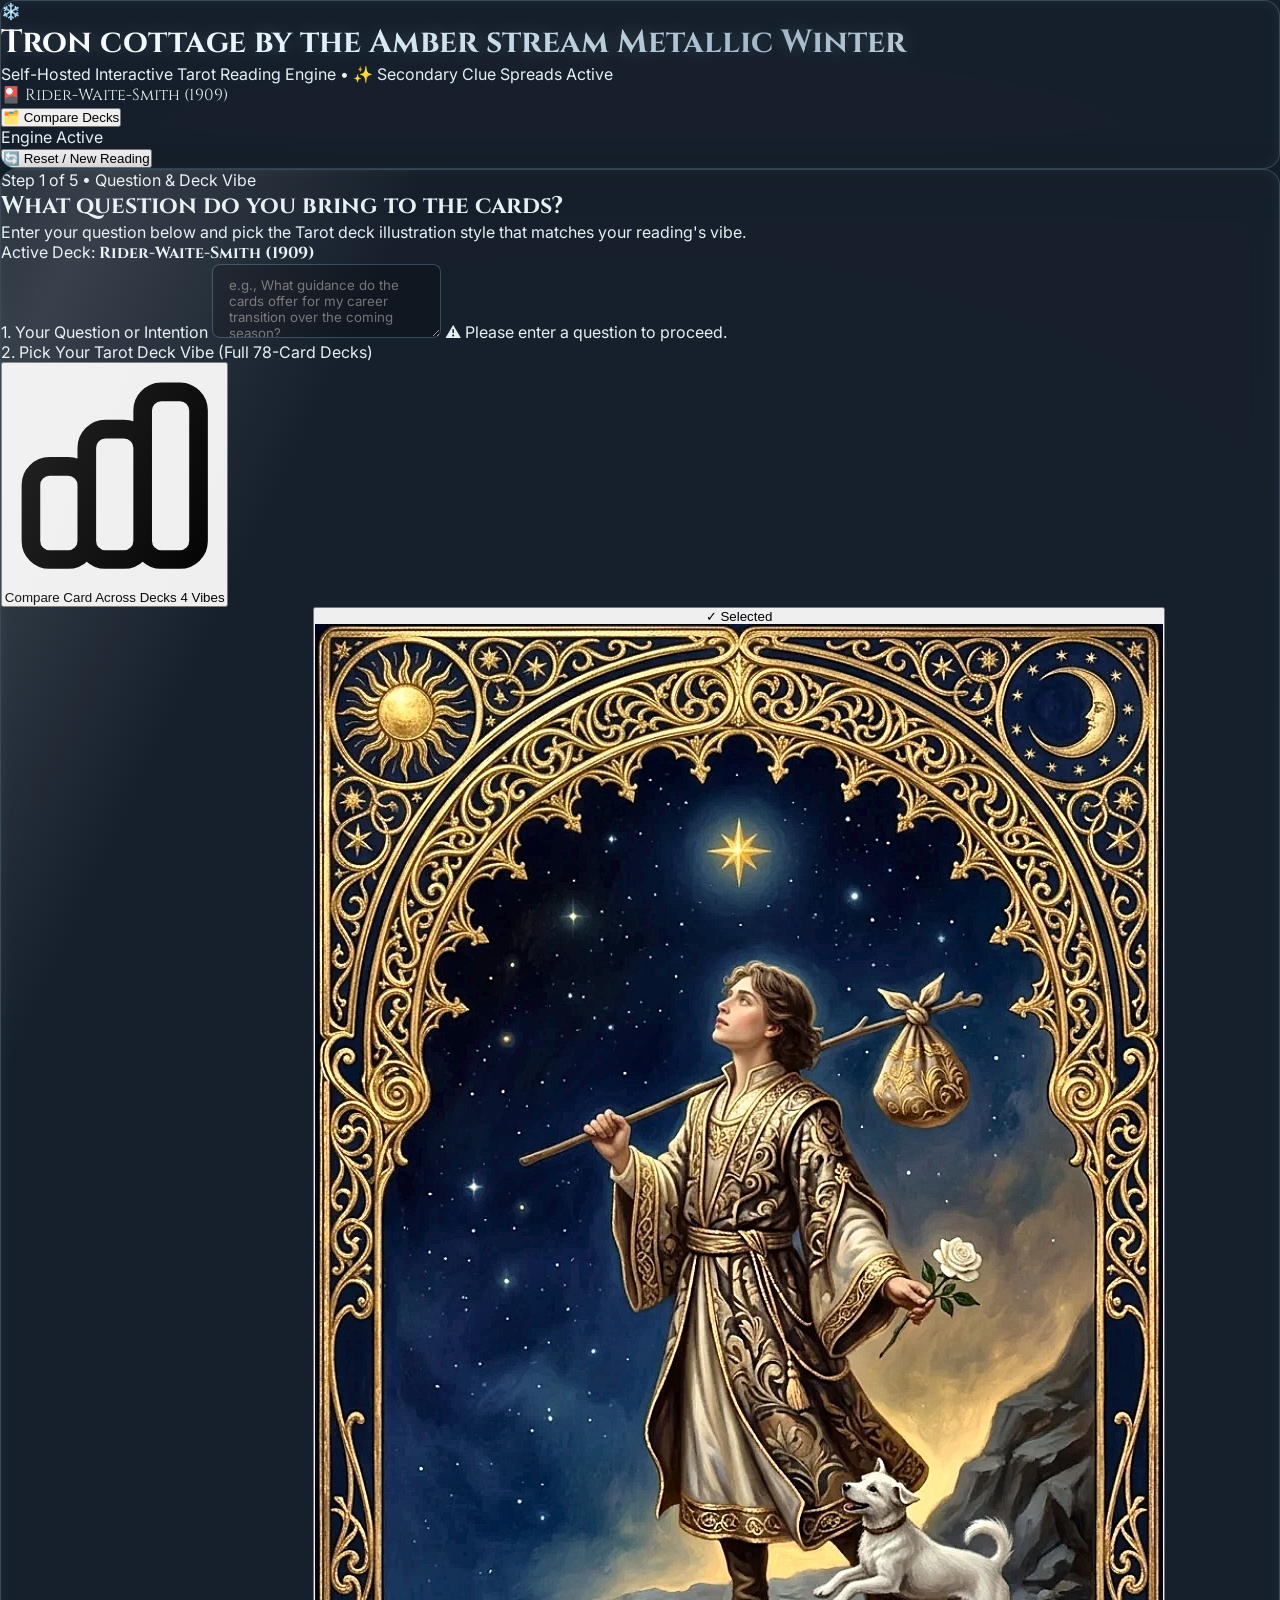
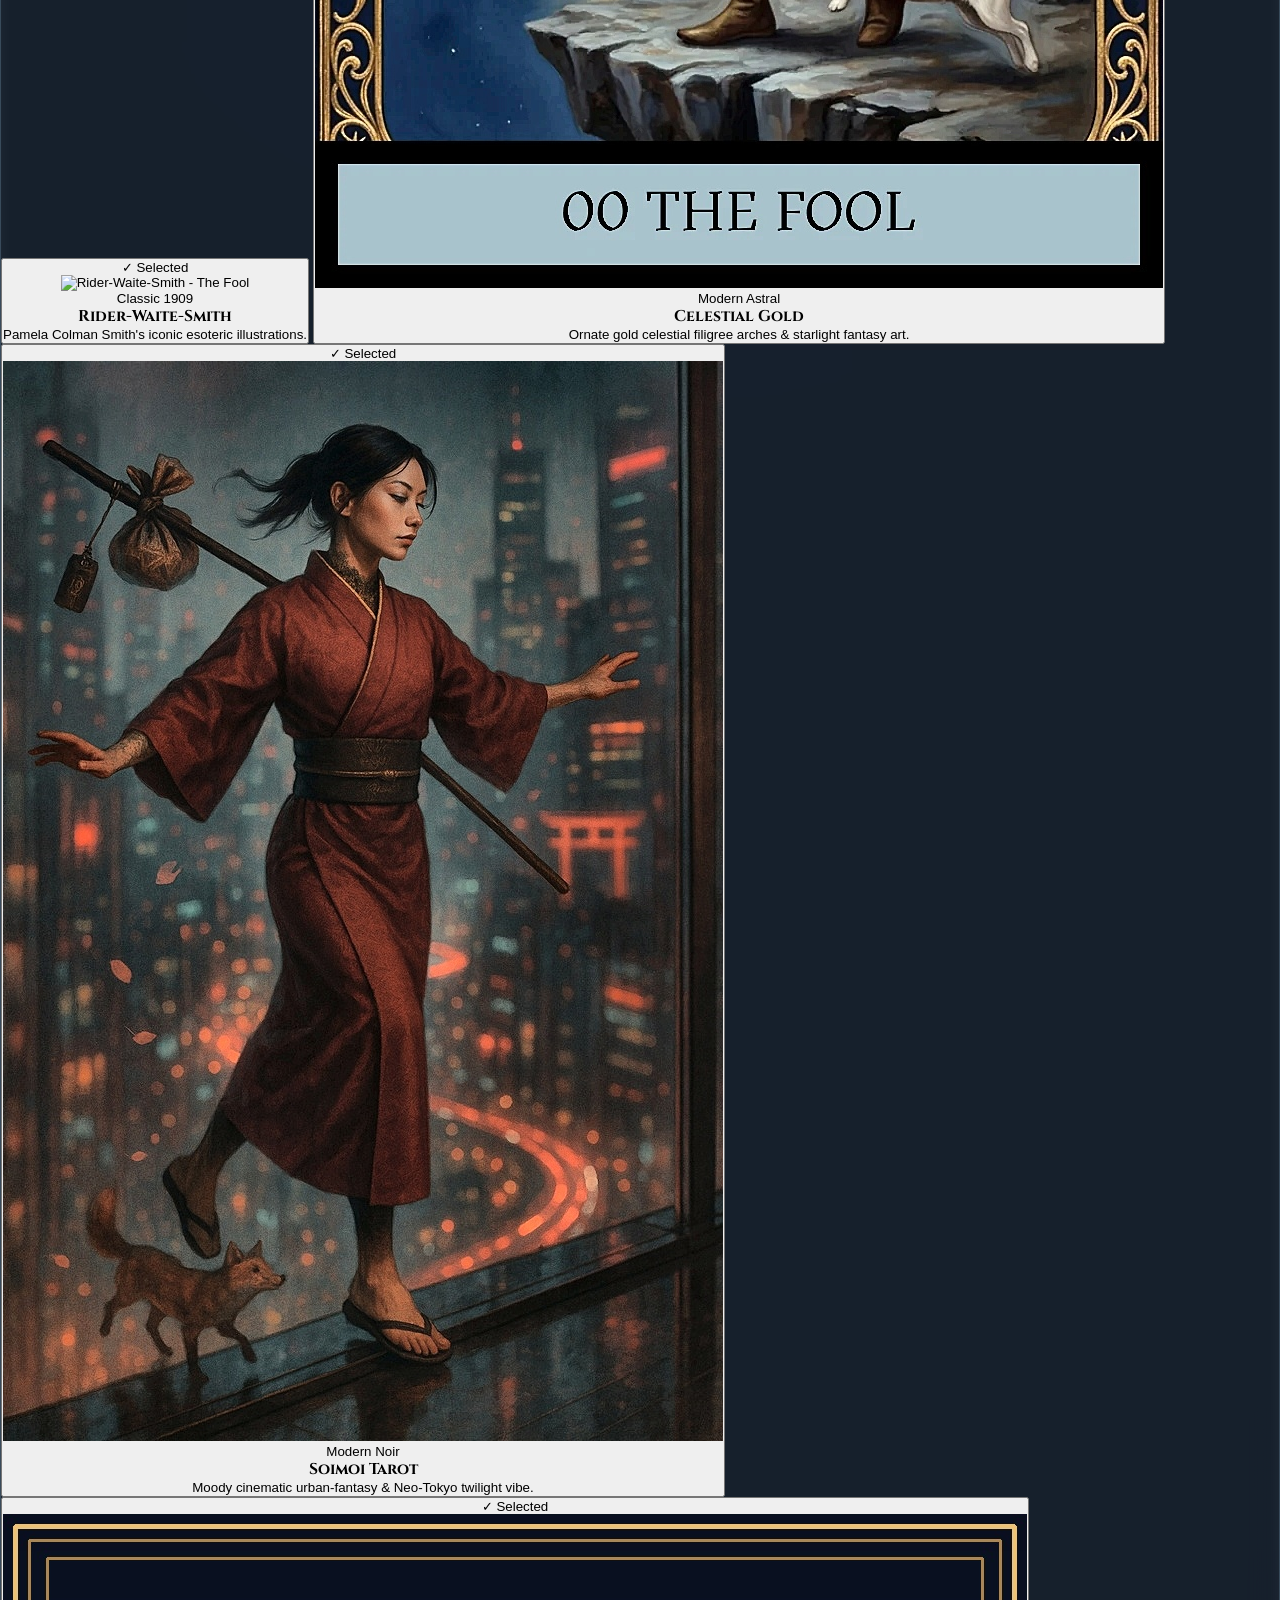
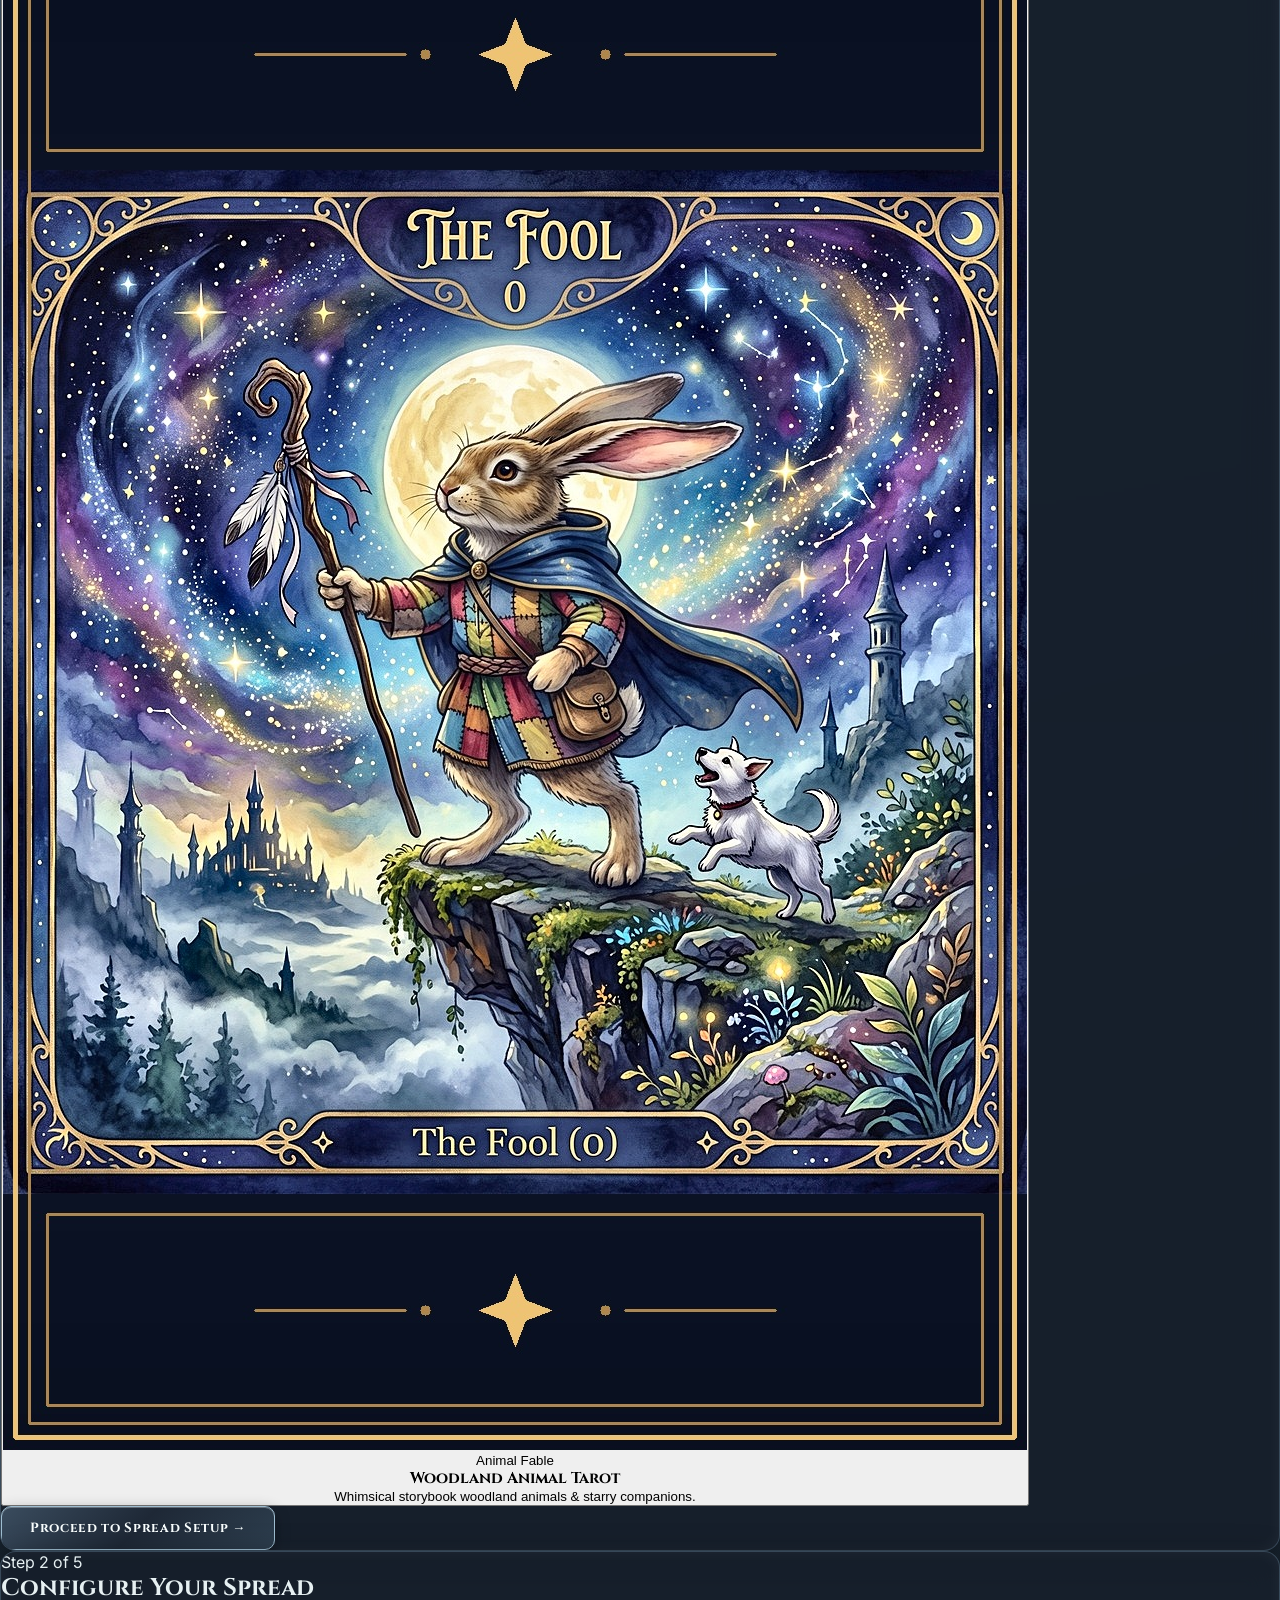
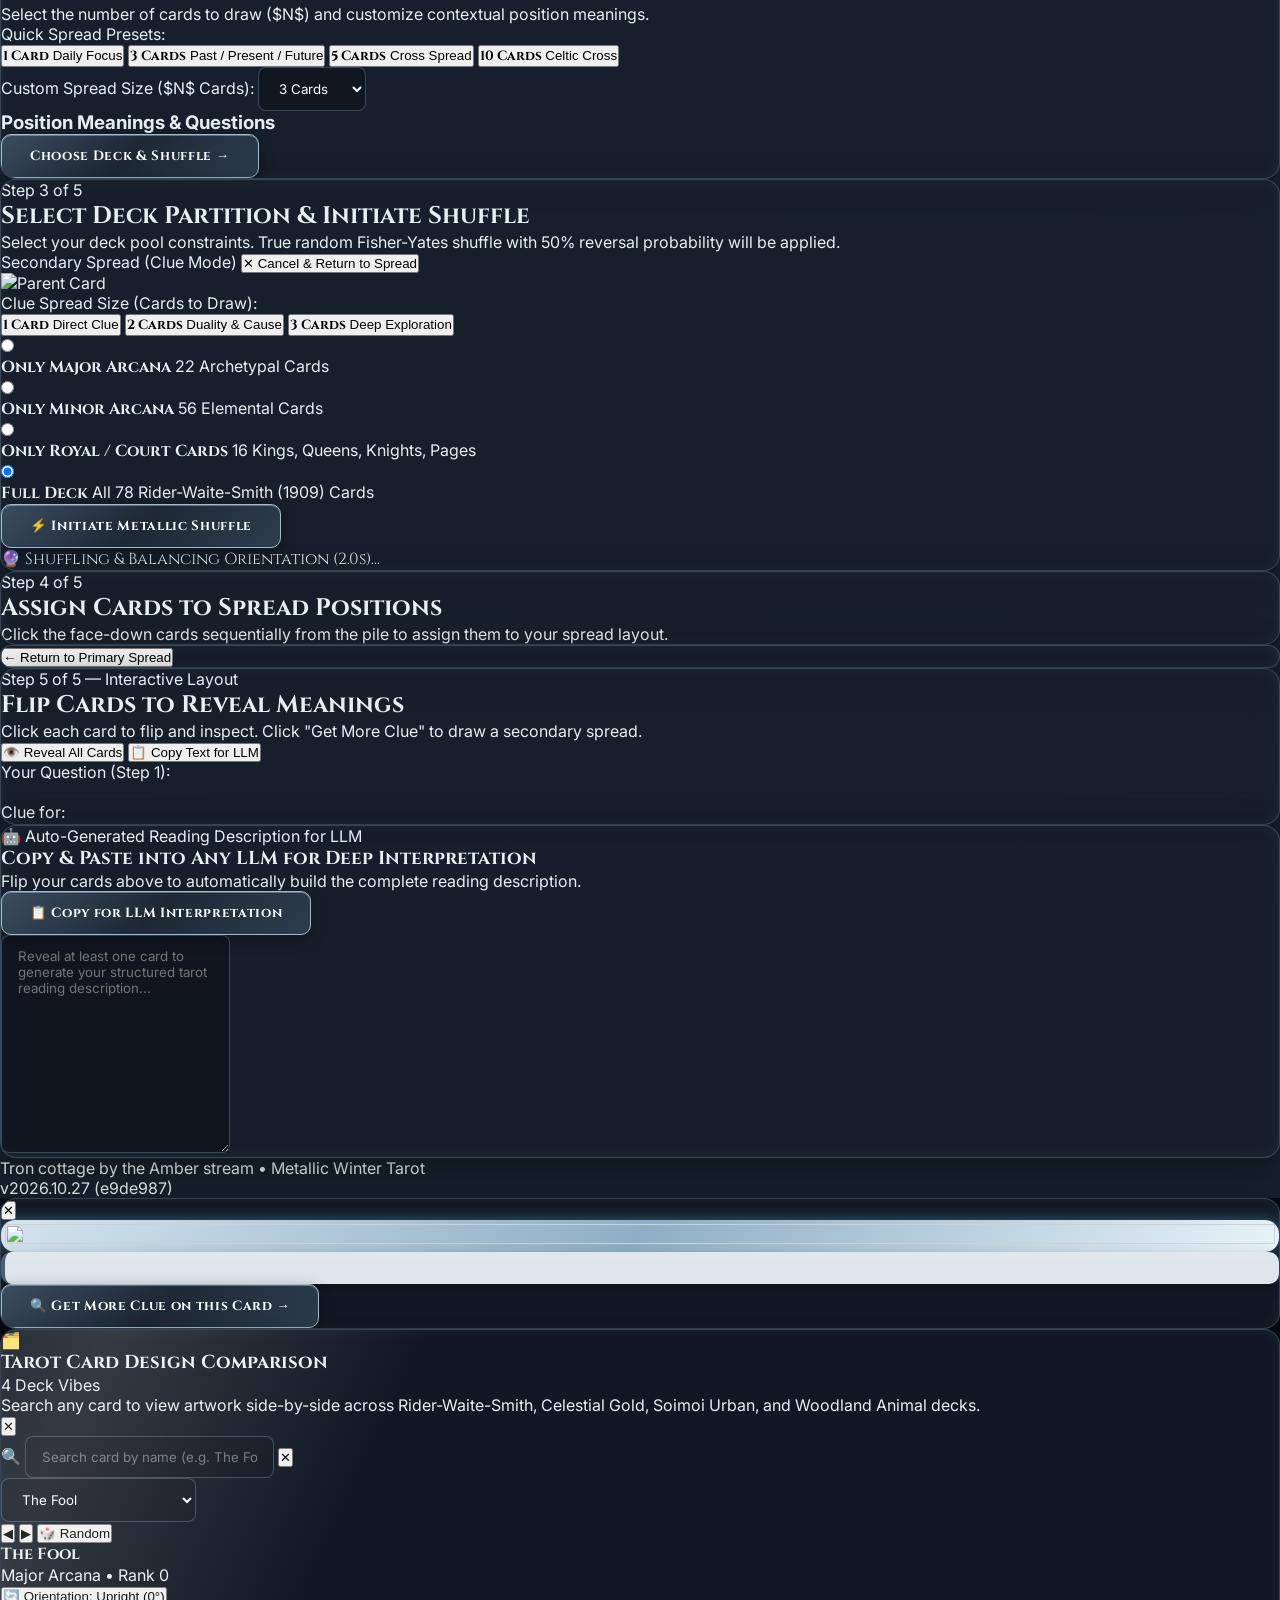
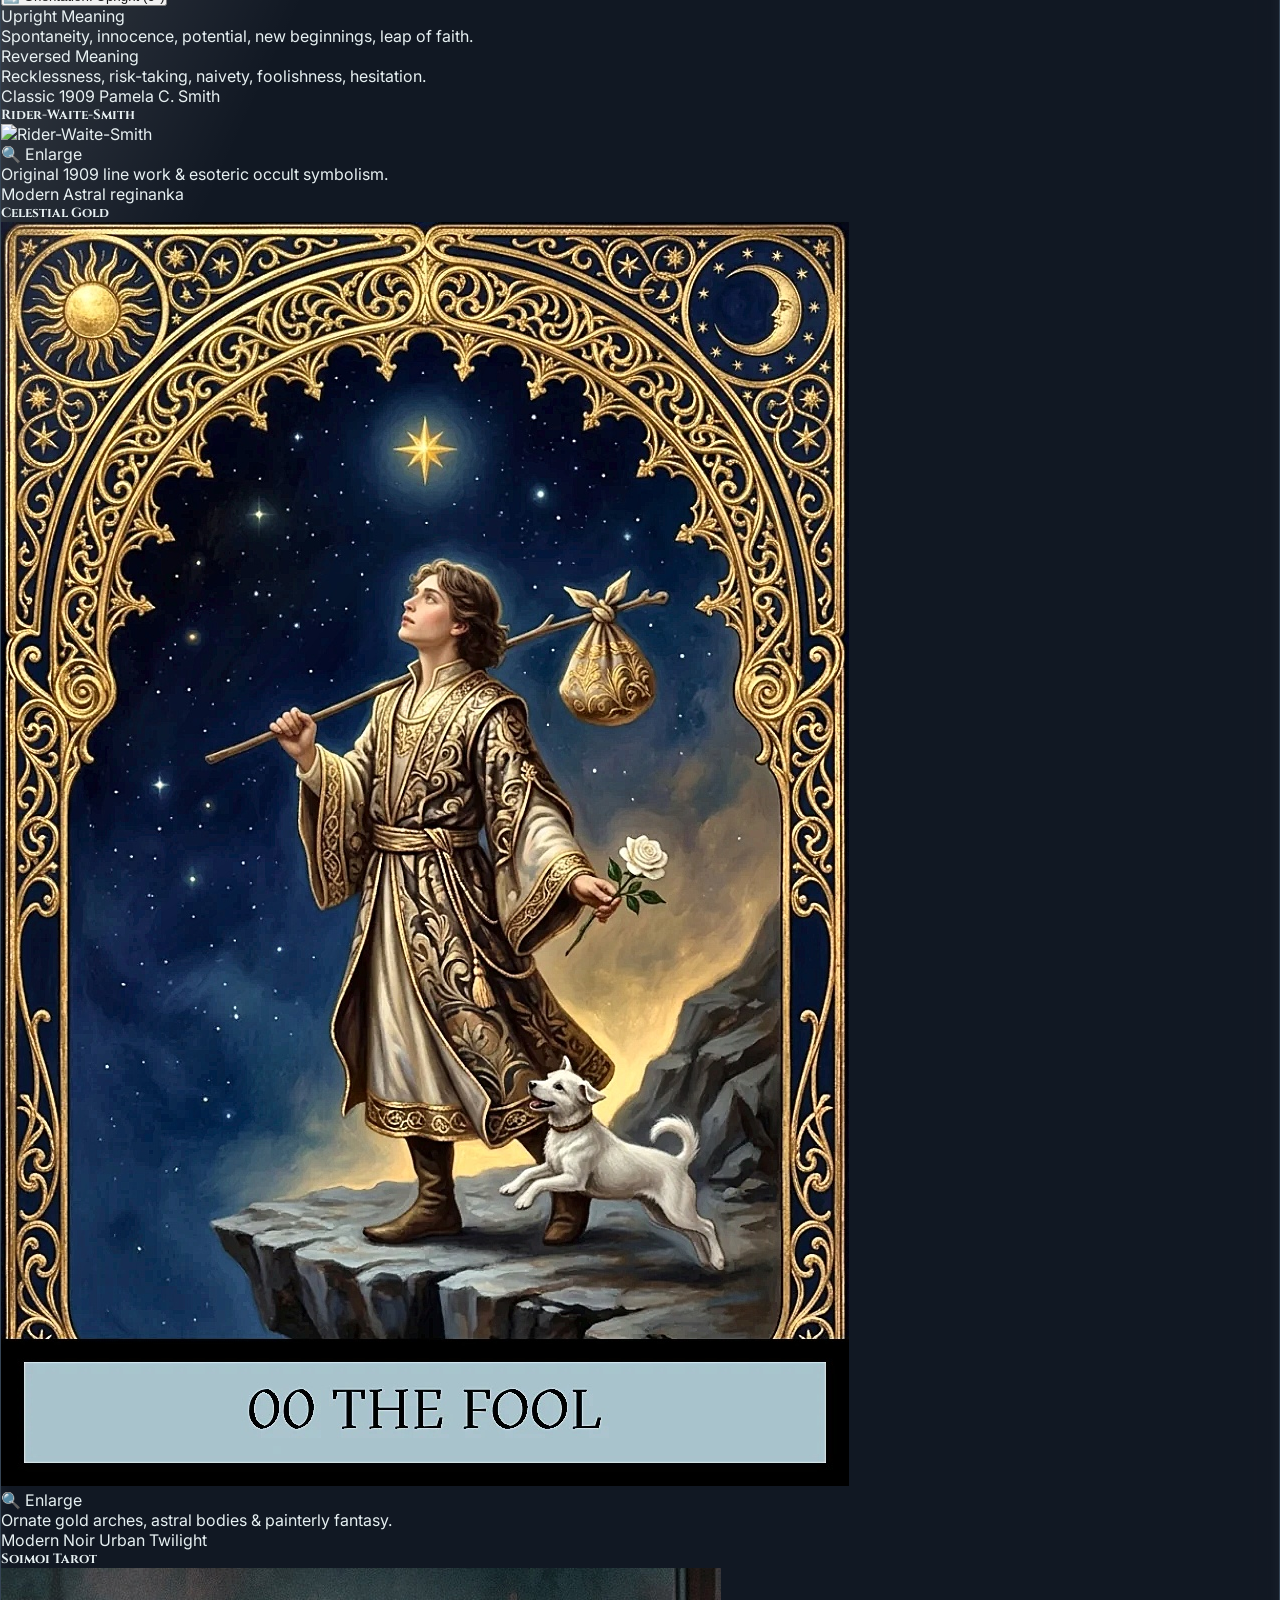
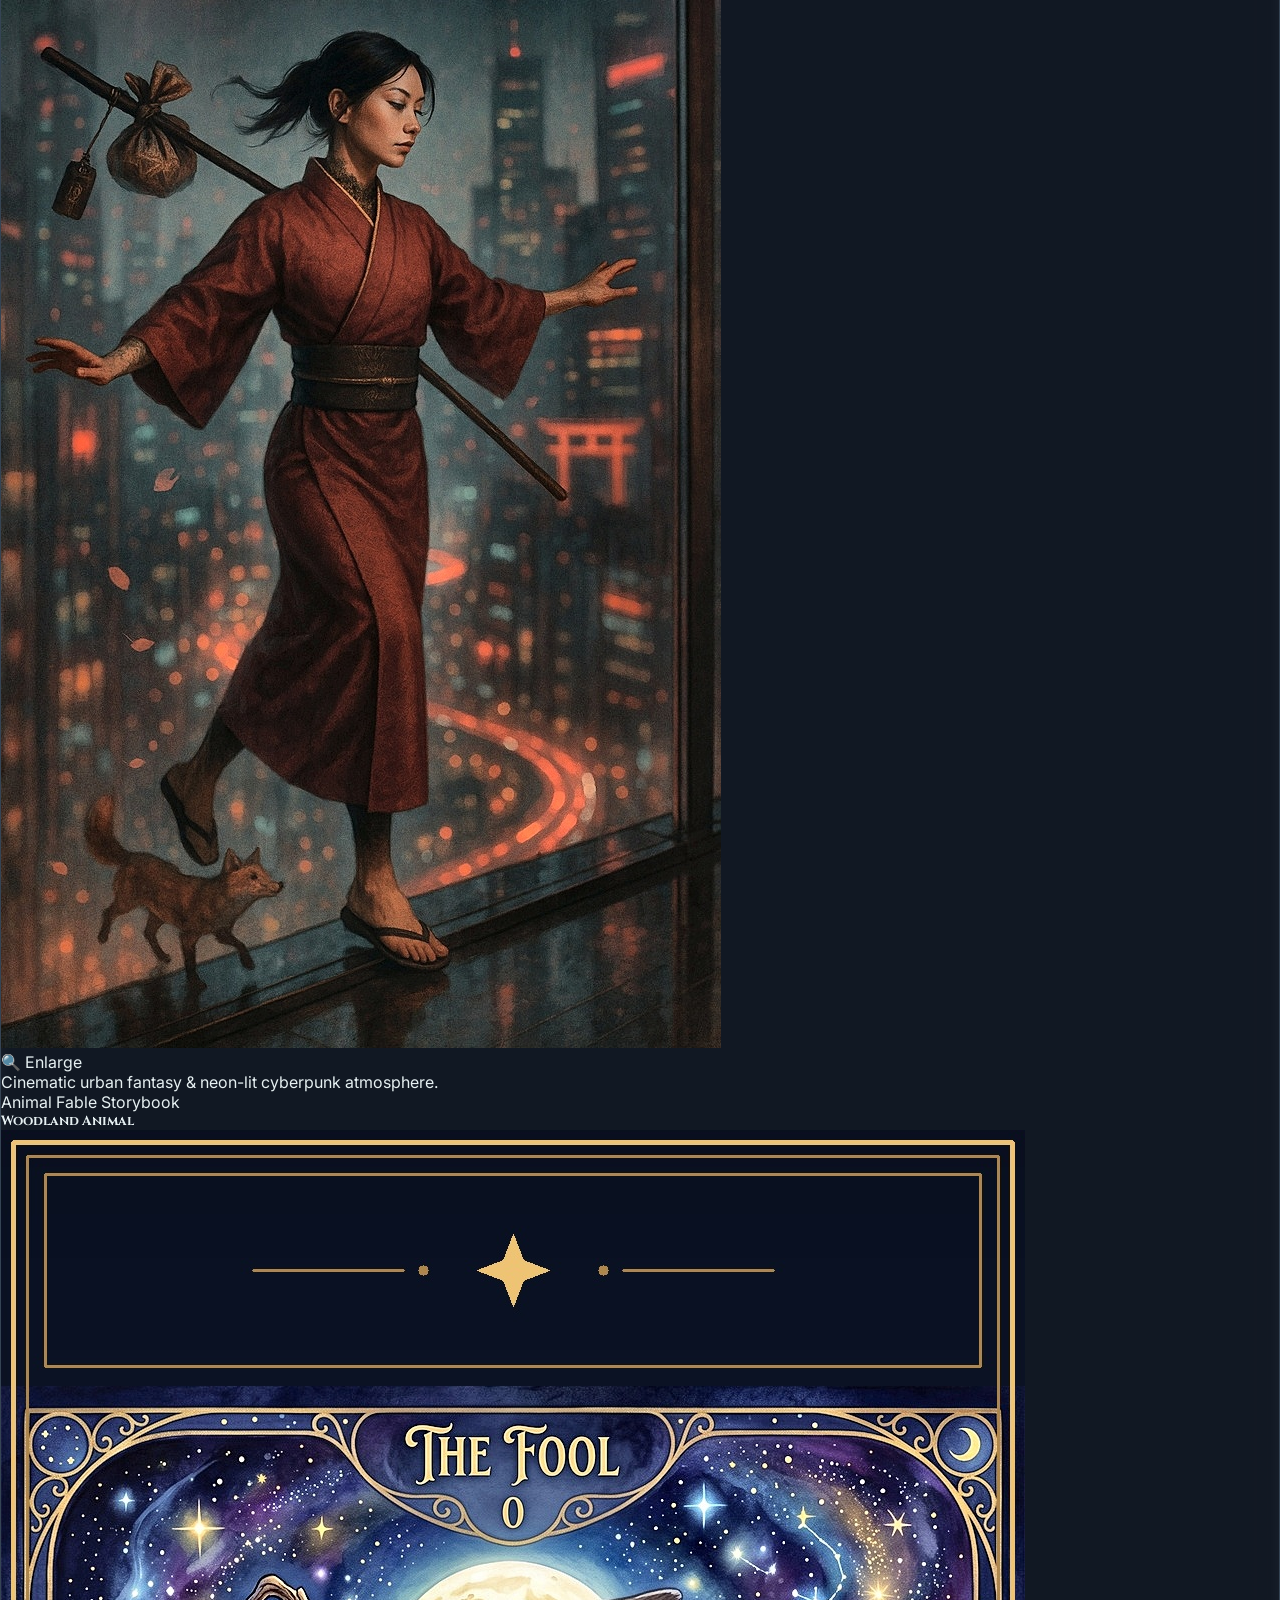
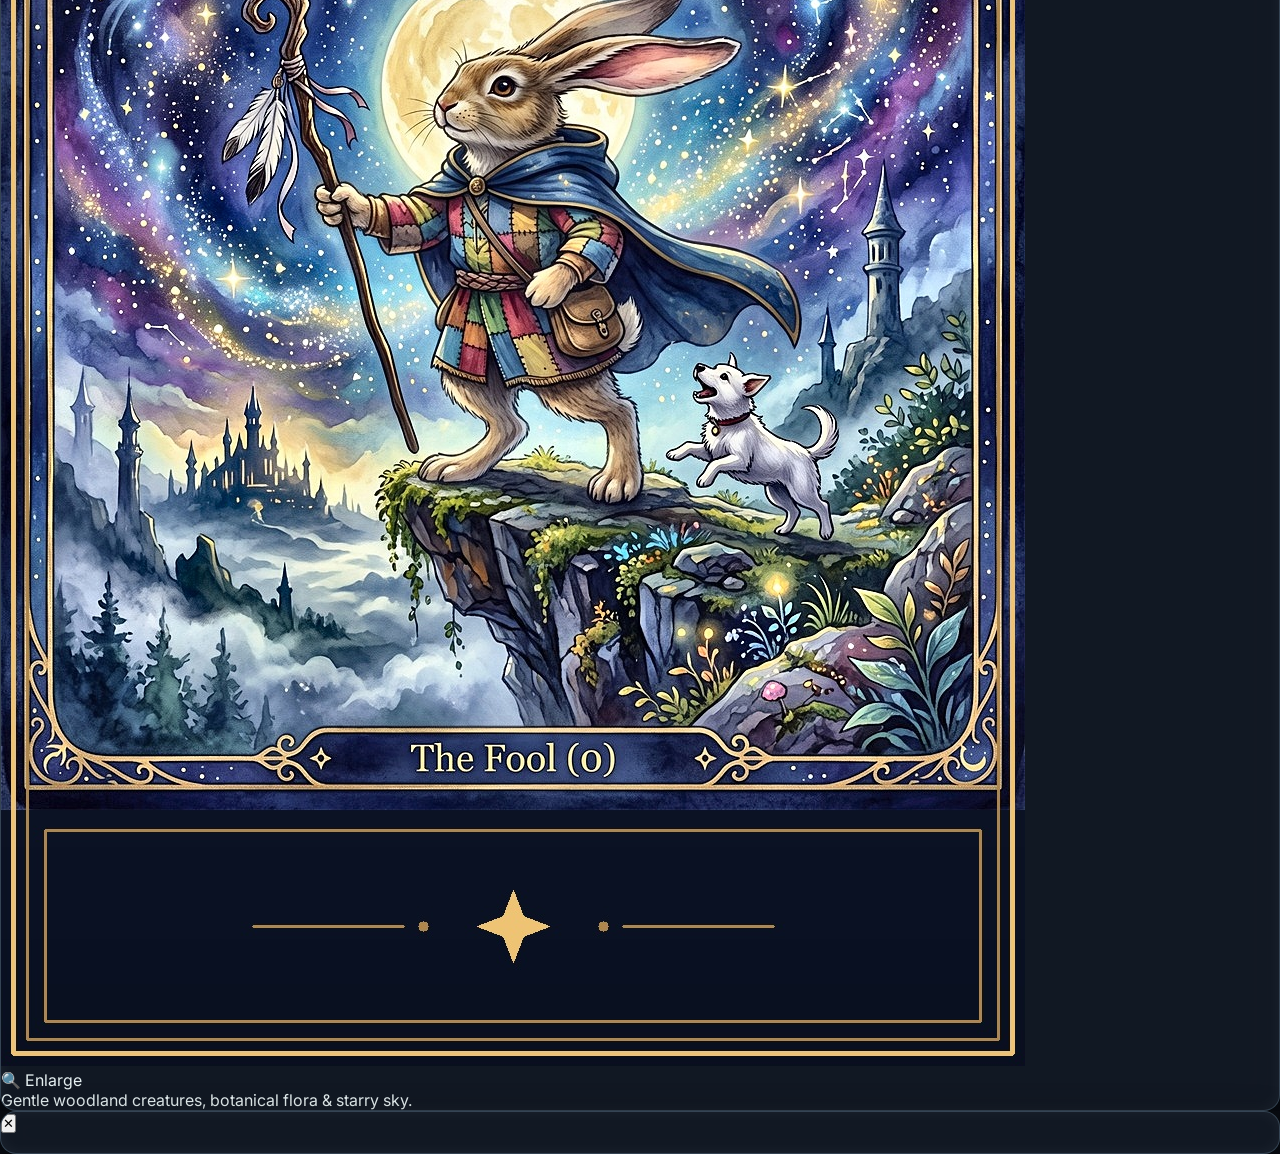
==== commit 82c58c5d: "Deploy to docs for GitHub Pages (2026-10-27 19:37:05)" ====
--- a/docs/index.html
+++ b/docs/index.html
@@ -422,7 +422,7 @@
       </div>
       <div class="flex items-center gap-2 font-mono text-[11px] text-slate-400 bg-slate-900/60 px-2.5 py-1 rounded-md border border-slate-800">
         <span class="w-1.5 h-1.5 rounded-full bg-cyan-400 animate-pulse"></span>
-        <span id="app-version">v2026.10.27 (489eb11)</span>
+        <span id="app-version">v2026.10.27 (e9de987)</span>
       </div>
     </footer>
 
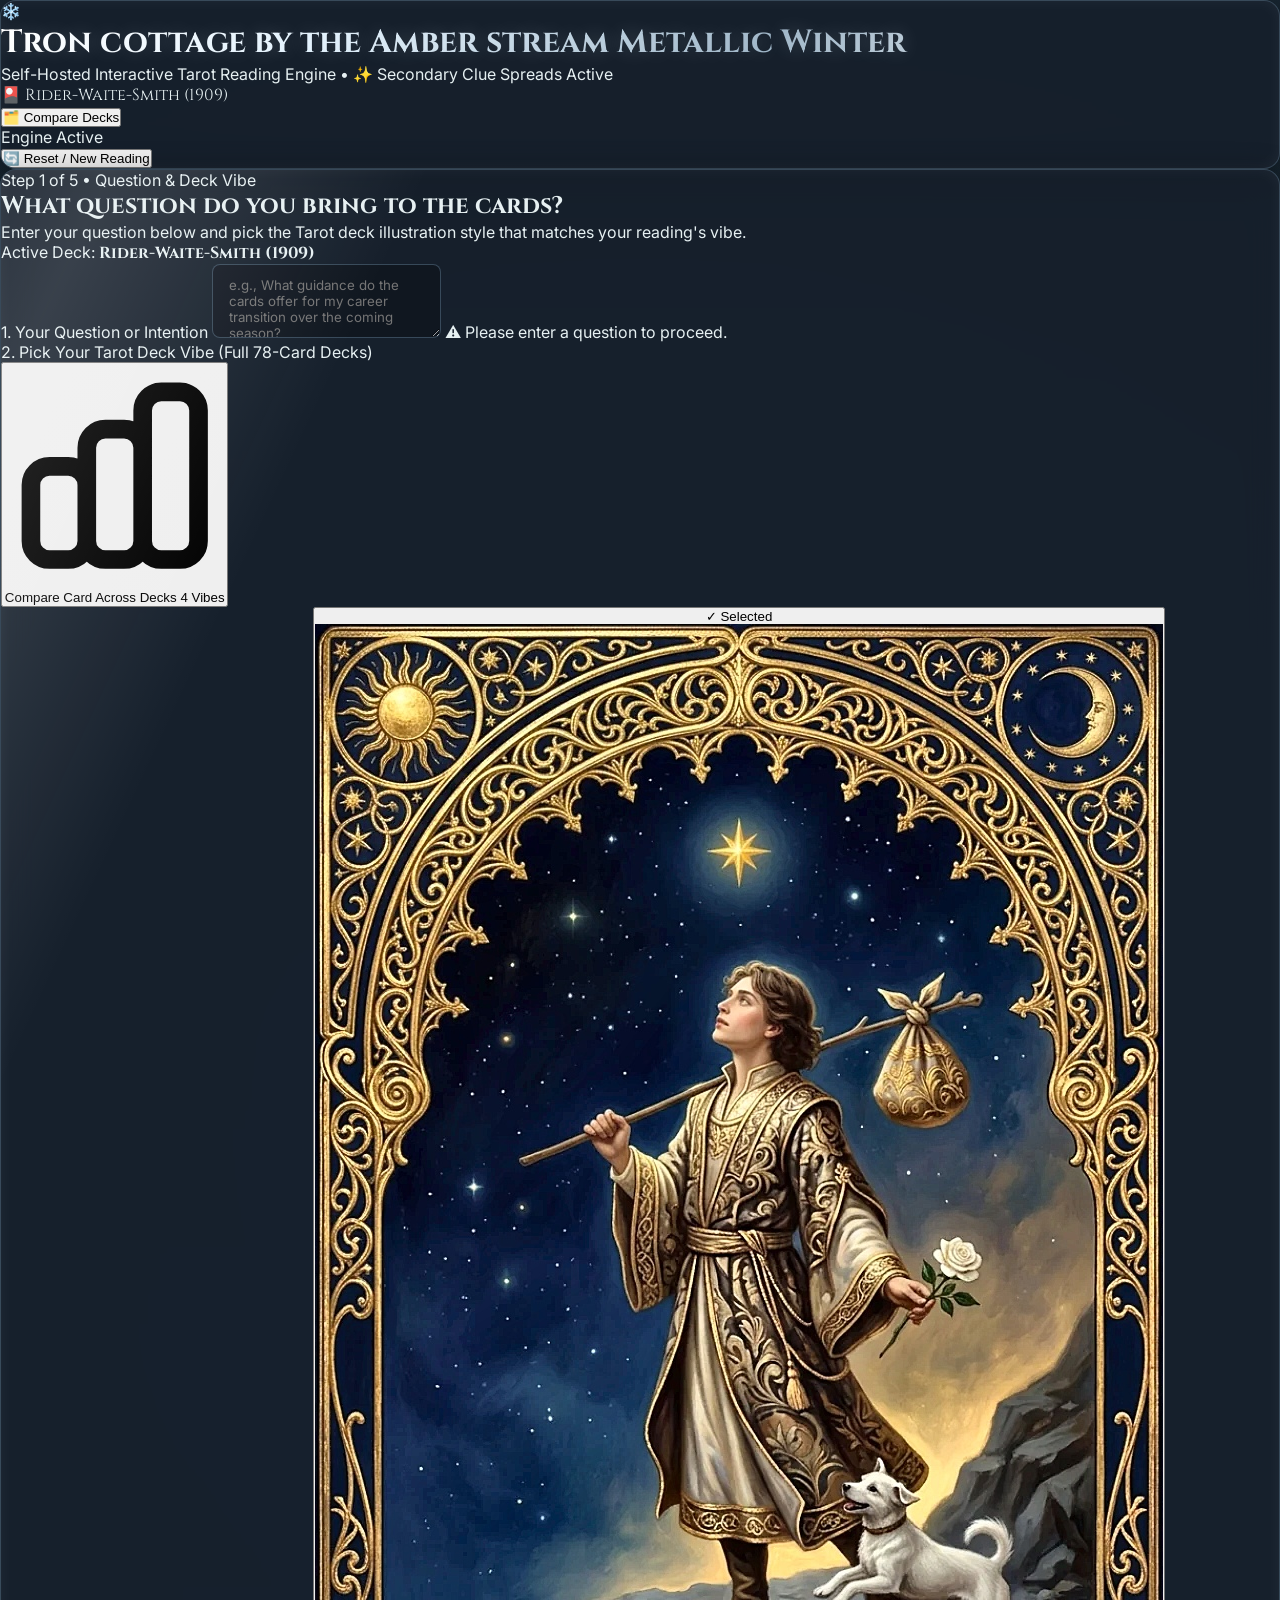
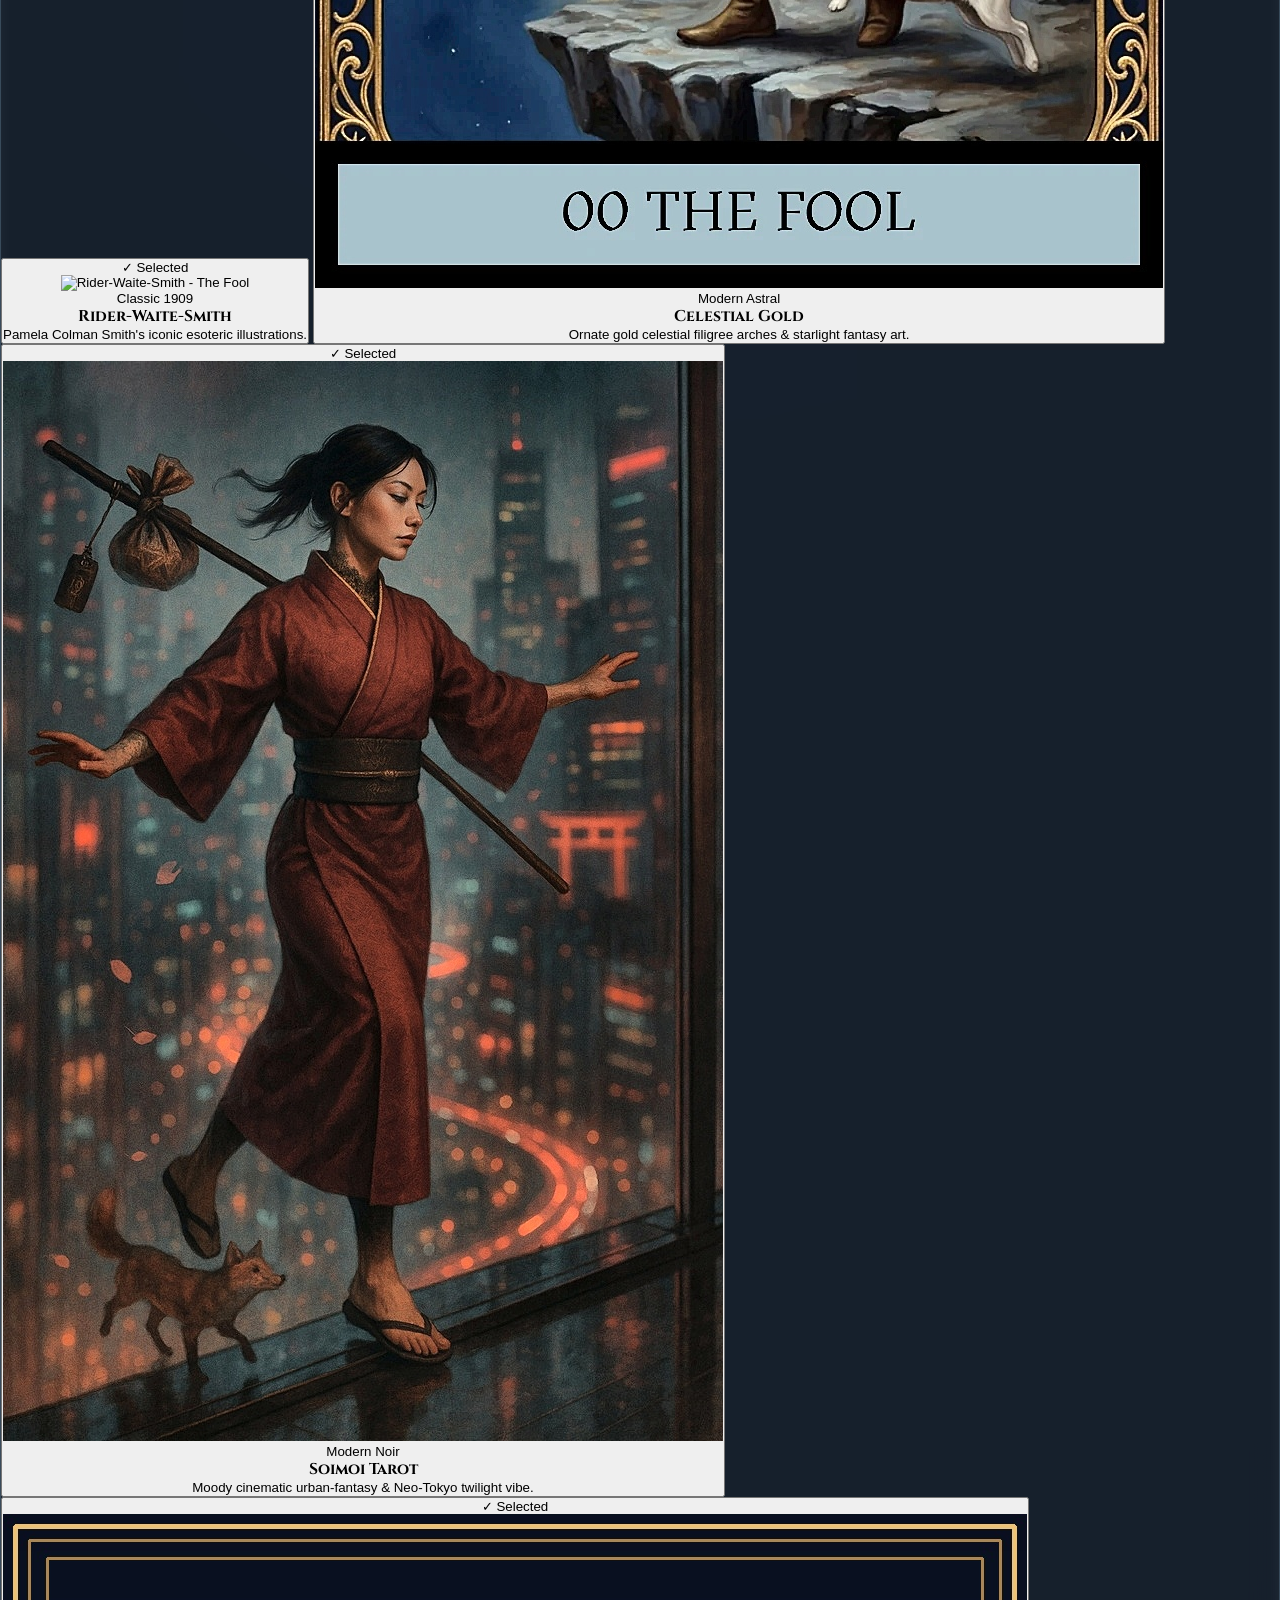
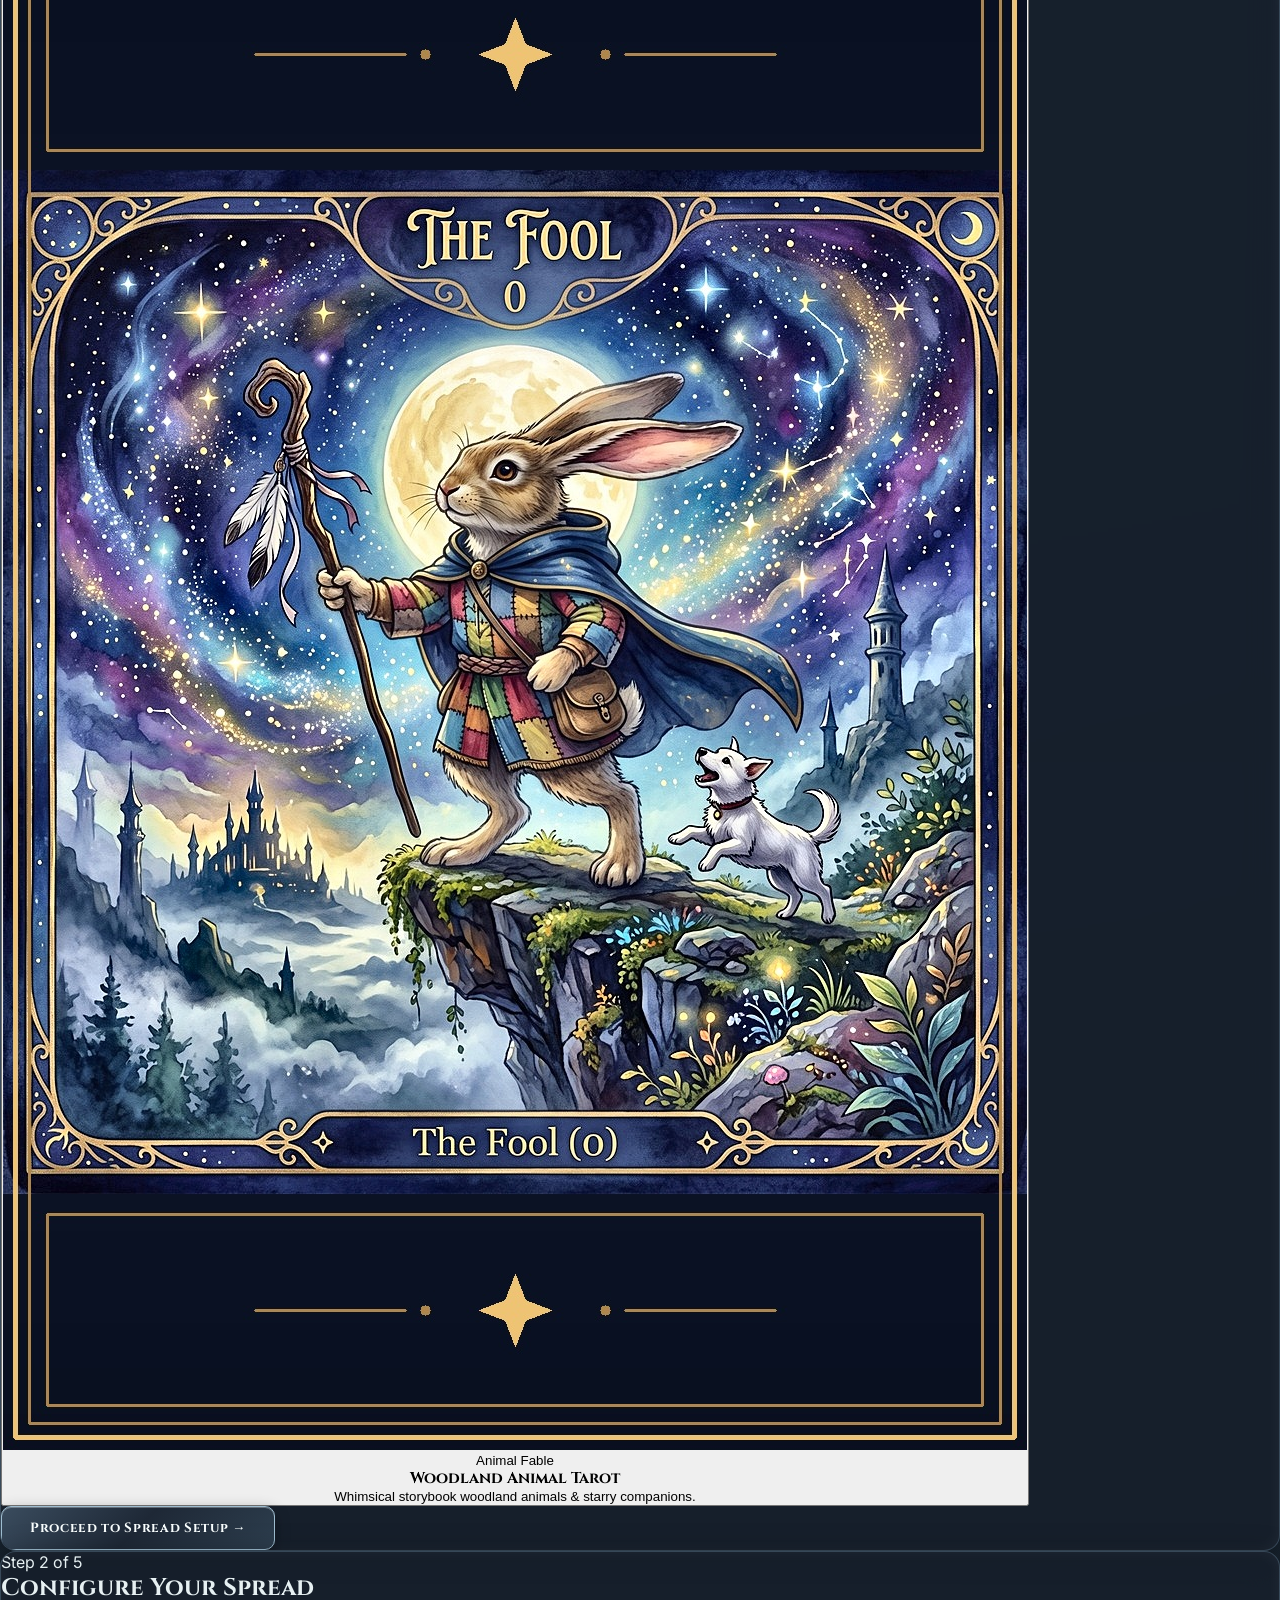
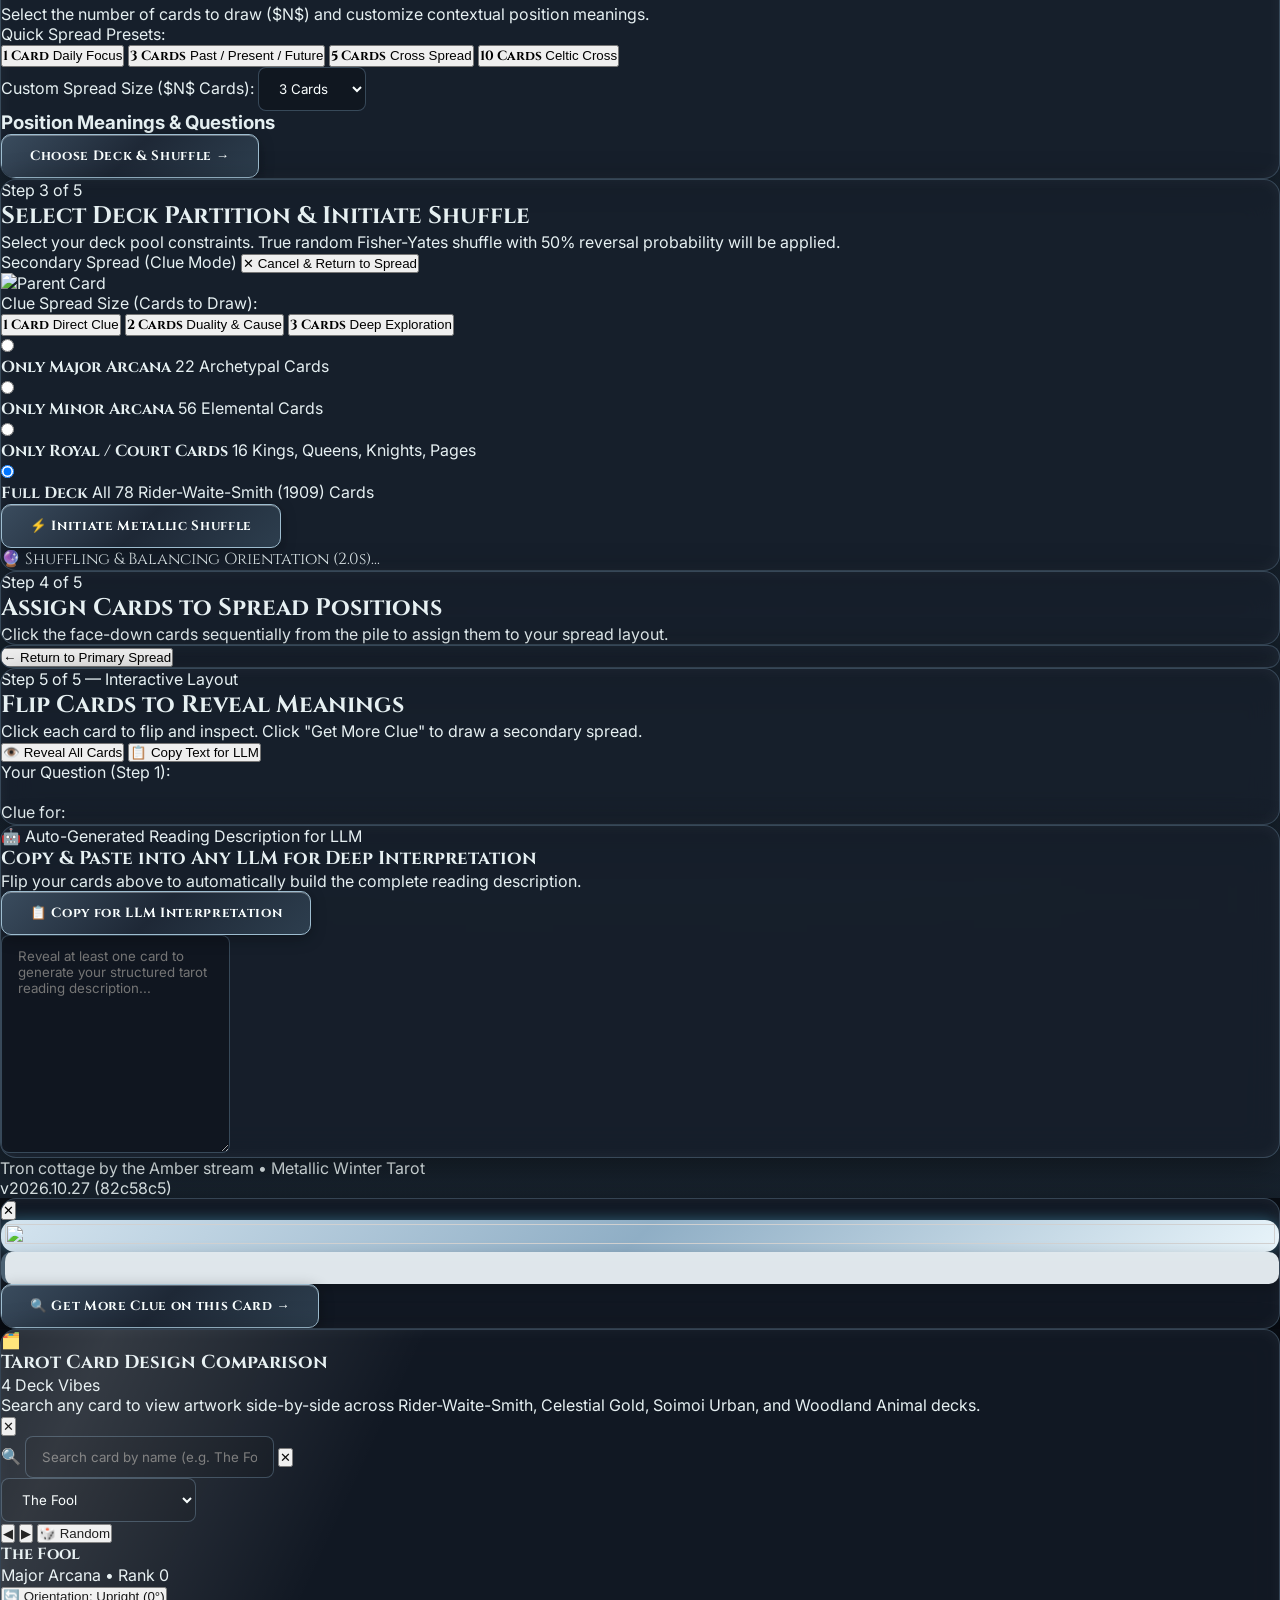
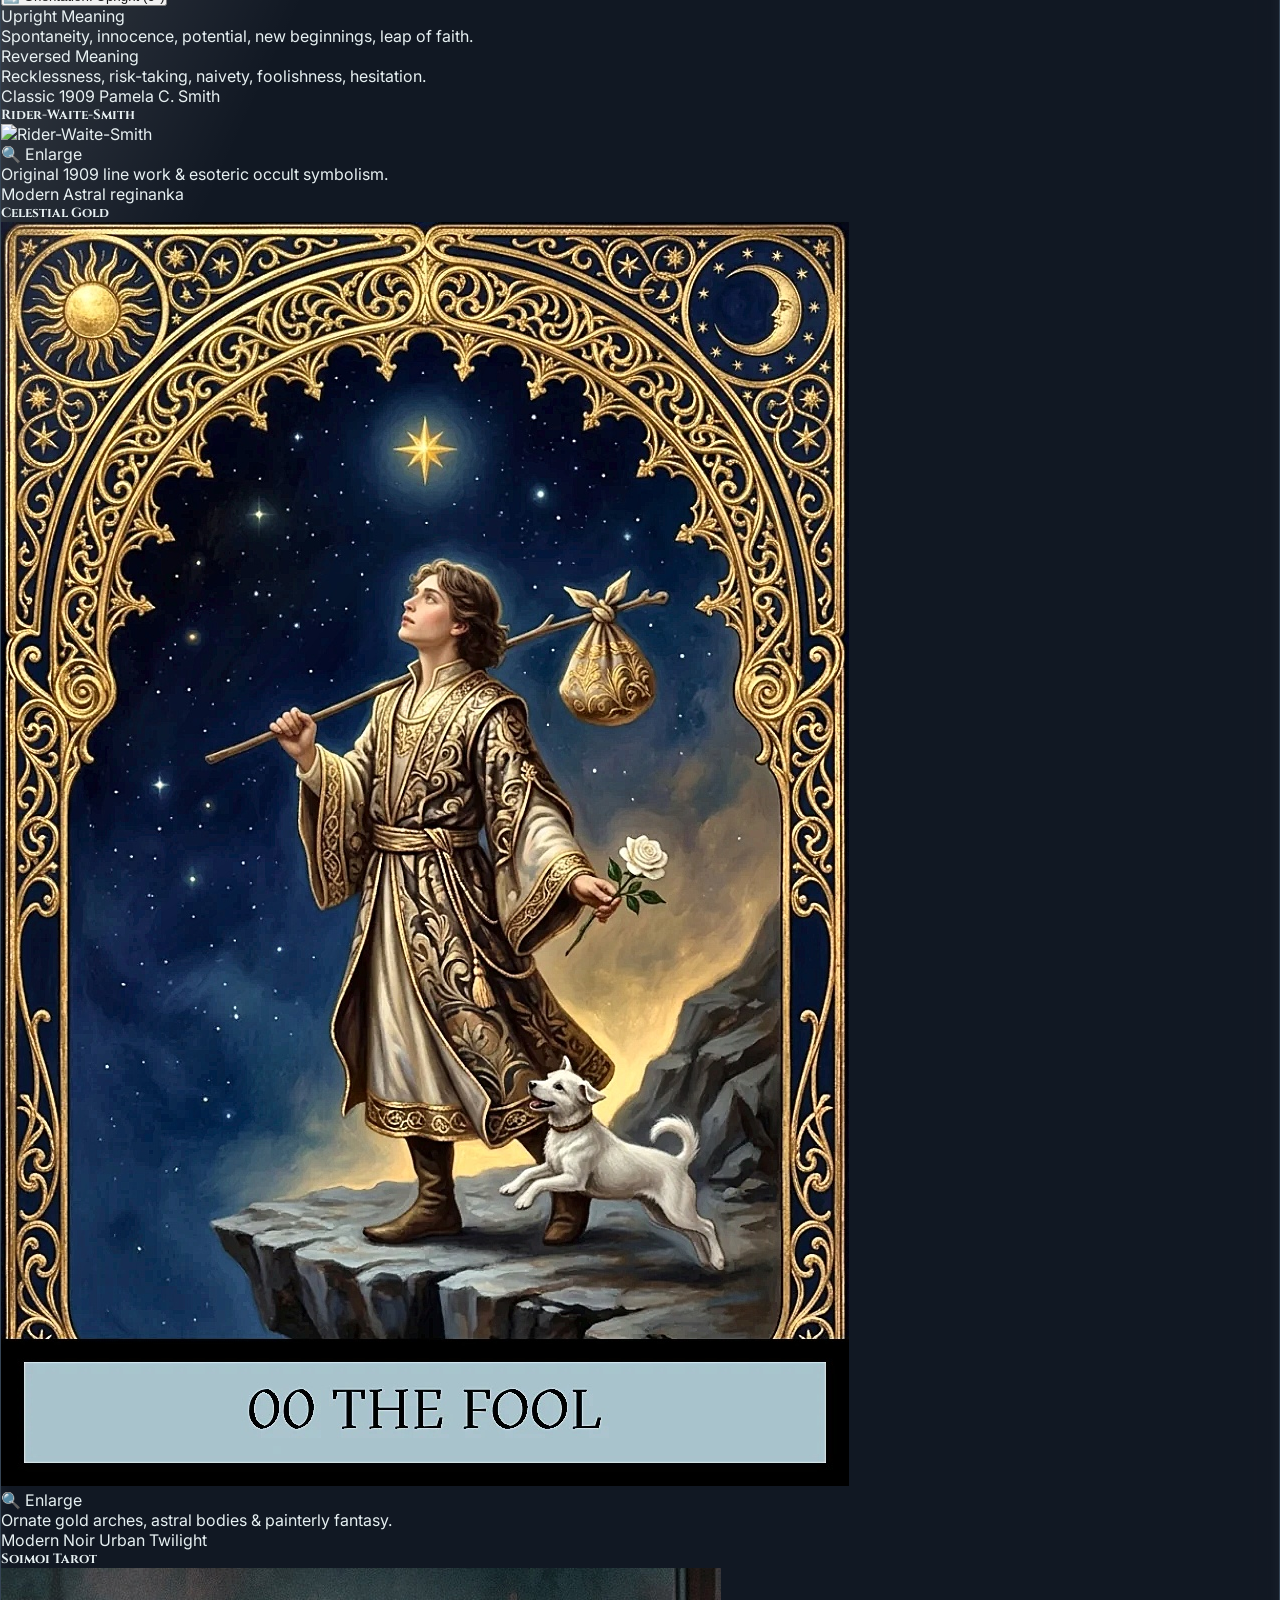
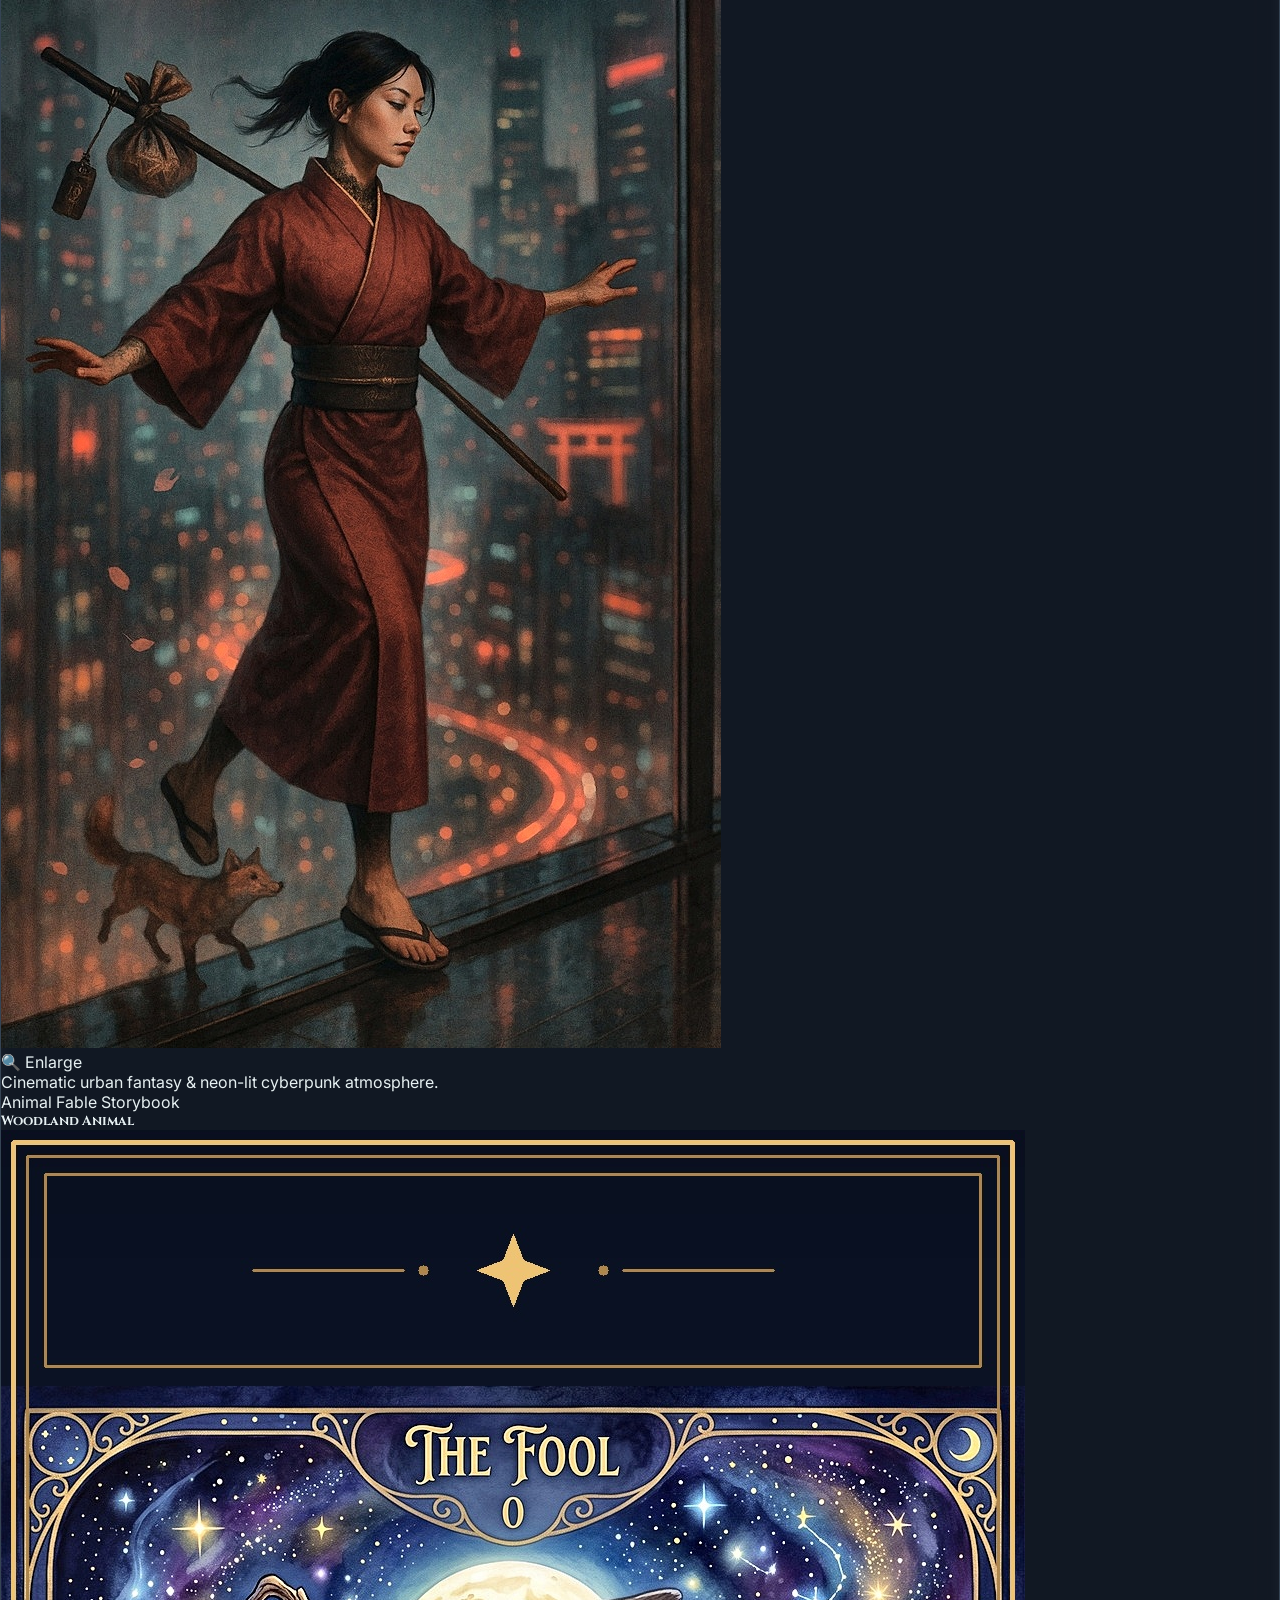
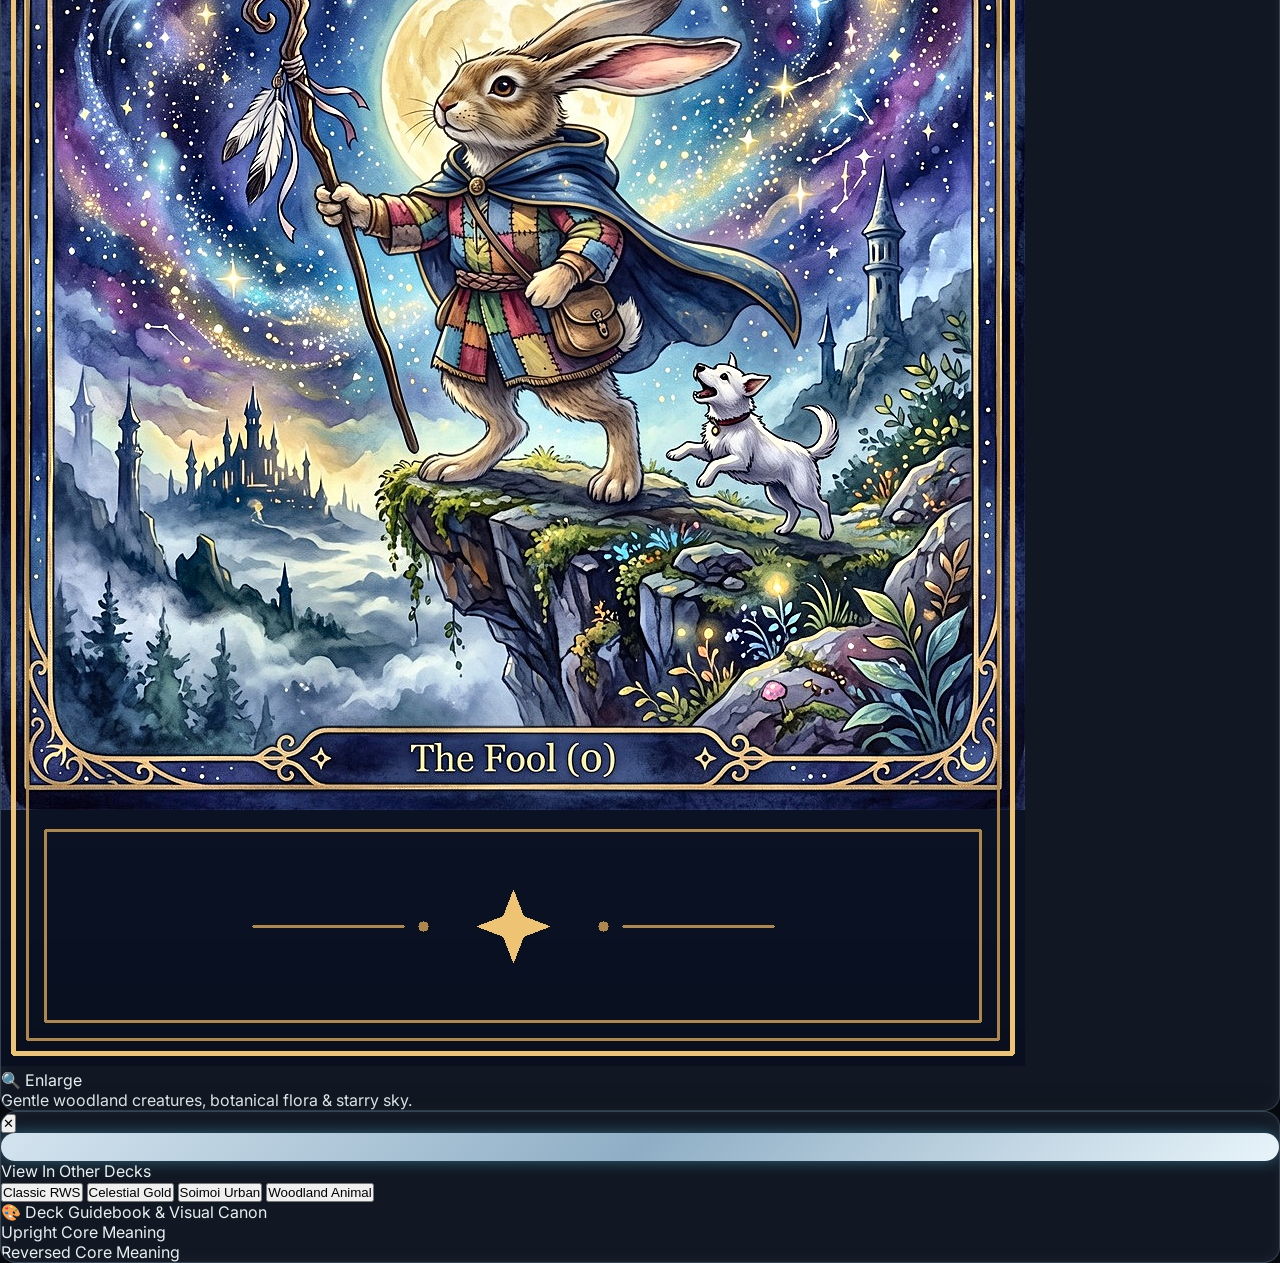
==== commit 539d8641: "Deploy to docs for GitHub Pages (2026-10-27 19:48:52)" ====
--- a/docs/index.html
+++ b/docs/index.html
@@ -422,7 +422,7 @@
       </div>
       <div class="flex items-center gap-2 font-mono text-[11px] text-slate-400 bg-slate-900/60 px-2.5 py-1 rounded-md border border-slate-800">
         <span class="w-1.5 h-1.5 rounded-full bg-cyan-400 animate-pulse"></span>
-        <span id="app-version">v2026.10.27 (e9de987)</span>
+        <span id="app-version">v2026.10.27 (82c58c5)</span>
       </div>
     </footer>
 
@@ -554,7 +554,7 @@
               <span class="text-[10px] text-slate-400">Pamela C. Smith</span>
             </div>
             <h5 class="font-cinzel font-bold text-xs text-white leading-tight">Rider-Waite-Smith</h5>
-            <div class="compare-card-frame relative w-full aspect-[2/3] rounded-lg overflow-hidden border border-slate-700 bg-slate-950 shadow-inner group cursor-pointer" data-deck-name="Rider-Waite-Smith (1909)" data-deck-badge="Classic 1909" data-badge-class="bg-cyan-950 text-cyan-300 border border-cyan-500/40">
+            <div class="compare-card-frame relative w-full aspect-[2/3] rounded-lg overflow-hidden border border-slate-700 bg-slate-950 shadow-inner group cursor-pointer" data-deck-id="rws" data-deck-name="Rider-Waite-Smith (1909)" data-deck-badge="Classic 1909" data-badge-class="bg-cyan-950 text-cyan-300 border border-cyan-500/40">
               <img id="compare-img-rws" src="images/cleaned-deck/major_00.jpg" alt="Rider-Waite-Smith" class="w-full h-full object-fill group-hover:scale-105">
               <div class="absolute inset-0 bg-slate-950/40 opacity-0 group-hover:opacity-100 transition-opacity flex items-center justify-center">
                 <span class="text-xs bg-slate-900/90 text-cyan-300 px-2.5 py-1 rounded-md border border-cyan-400/50 shadow-lg font-semibold flex items-center gap-1">
@@ -572,7 +572,7 @@
               <span class="text-[10px] text-slate-400">reginanka</span>
             </div>
             <h5 class="font-cinzel font-bold text-xs text-white leading-tight">Celestial Gold</h5>
-            <div class="compare-card-frame relative w-full aspect-[2/3] rounded-lg overflow-hidden border border-slate-700 bg-slate-950 shadow-inner group cursor-pointer" data-deck-name="Celestial Gold Tarot" data-deck-badge="Modern Astral" data-badge-class="bg-yellow-950 text-yellow-300 border border-yellow-500/40">
+            <div class="compare-card-frame relative w-full aspect-[2/3] rounded-lg overflow-hidden border border-slate-700 bg-slate-950 shadow-inner group cursor-pointer" data-deck-id="celestial-gold" data-deck-name="Celestial Gold Tarot" data-deck-badge="Modern Astral" data-badge-class="bg-yellow-950 text-yellow-300 border border-yellow-500/40">
               <img id="compare-img-celestial-gold" src="images/decks/celestial-gold/major_00.jpg" alt="Celestial Gold" class="w-full h-full object-fill group-hover:scale-105">
               <div class="absolute inset-0 bg-slate-950/40 opacity-0 group-hover:opacity-100 transition-opacity flex items-center justify-center">
                 <span class="text-xs bg-slate-900/90 text-yellow-300 px-2.5 py-1 rounded-md border border-yellow-400/50 shadow-lg font-semibold flex items-center gap-1">
@@ -590,7 +590,7 @@
               <span class="text-[10px] text-slate-400">Urban Twilight</span>
             </div>
             <h5 class="font-cinzel font-bold text-xs text-white leading-tight">Soimoi Tarot</h5>
-            <div class="compare-card-frame relative w-full aspect-[2/3] rounded-lg overflow-hidden border border-slate-700 bg-slate-950 shadow-inner group cursor-pointer" data-deck-name="Soimoi Urban Tarot" data-deck-badge="Modern Noir" data-badge-class="bg-rose-950 text-rose-300 border border-rose-500/40">
+            <div class="compare-card-frame relative w-full aspect-[2/3] rounded-lg overflow-hidden border border-slate-700 bg-slate-950 shadow-inner group cursor-pointer" data-deck-id="soimoi" data-deck-name="Soimoi Urban Tarot" data-deck-badge="Modern Noir" data-badge-class="bg-rose-950 text-rose-300 border border-rose-500/40">
               <img id="compare-img-soimoi" src="images/decks/soimoi/major_00.jpg" alt="Soimoi Tarot" class="w-full h-full object-fill group-hover:scale-105">
               <div class="absolute inset-0 bg-slate-950/40 opacity-0 group-hover:opacity-100 transition-opacity flex items-center justify-center">
                 <span class="text-xs bg-slate-900/90 text-rose-300 px-2.5 py-1 rounded-md border border-rose-400/50 shadow-lg font-semibold flex items-center gap-1">
@@ -608,7 +608,7 @@
               <span class="text-[10px] text-slate-400">Storybook</span>
             </div>
             <h5 class="font-cinzel font-bold text-xs text-white leading-tight">Woodland Animal</h5>
-            <div class="compare-card-frame relative w-full aspect-[2/3] rounded-lg overflow-hidden border border-slate-700 bg-slate-950 shadow-inner group cursor-pointer" data-deck-name="Storybook Woodland Animal Tarot" data-deck-badge="Animal Fable" data-badge-class="bg-emerald-950 text-emerald-300 border border-emerald-500/40">
+            <div class="compare-card-frame relative w-full aspect-[2/3] rounded-lg overflow-hidden border border-slate-700 bg-slate-950 shadow-inner group cursor-pointer" data-deck-id="woodland-animal" data-deck-name="Storybook Woodland Animal Tarot" data-deck-badge="Animal Fable" data-badge-class="bg-emerald-950 text-emerald-300 border border-emerald-500/40">
               <img id="compare-img-woodland-animal" src="images/decks/woodland-animal/major_00.jpg" alt="Woodland Animal Tarot" class="w-full h-full object-fill group-hover:scale-105">
               <div class="absolute inset-0 bg-slate-950/40 opacity-0 group-hover:opacity-100 transition-opacity flex items-center justify-center">
                 <span class="text-xs bg-slate-900/90 text-emerald-300 px-2.5 py-1 rounded-md border border-emerald-400/50 shadow-lg font-semibold flex items-center gap-1">
@@ -623,19 +623,70 @@
     </div>
   </div>
 
-  <!-- Lightbox Modal for Full Card Artwork Inspection -->
-  <div id="compare-lightbox-modal" class="hidden fixed inset-0 z-[10000] flex items-center justify-center p-4 modal-backdrop">
-    <div class="metallic-card max-w-sm sm:max-w-md w-full p-4 sm:p-5 flex flex-col gap-3.5 border border-cyan-400/50 shadow-2xl relative">
-      <button id="lightbox-close-btn" type="button" class="absolute top-3.5 right-3.5 text-slate-400 hover:text-white text-lg font-bold p-1 leading-none cursor-pointer rounded-lg hover:bg-slate-800 transition-colors">
+  <!-- Lightbox Modal for Full Card Artwork Inspection & Deck Manual Insights -->
+  <div id="compare-lightbox-modal" class="hidden fixed inset-0 z-[10000] flex items-center justify-center p-3 sm:p-5 modal-backdrop">
+    <div class="metallic-card max-w-4xl w-full max-h-[92vh] p-4 sm:p-6 flex flex-col sm:flex-row gap-5 border border-cyan-400/50 shadow-2xl relative overflow-y-auto">
+      <button id="lightbox-close-btn" type="button" class="absolute top-3 right-3 text-slate-400 hover:text-white text-xl font-bold p-1.5 leading-none cursor-pointer rounded-lg hover:bg-slate-800 transition-colors z-20" title="Close (Esc)">
         ✕
       </button>
-      <div class="flex flex-col gap-1 pr-6">
-        <span id="lightbox-deck-badge" class="text-[10px] font-extrabold px-2 py-0.5 rounded-full self-start"></span>
-        <h4 id="lightbox-card-name" class="font-cinzel text-lg font-bold text-white leading-snug"></h4>
-        <span id="lightbox-deck-name" class="text-xs text-slate-400 font-medium"></span>
-      </div>
-      <div class="w-full aspect-[2/3] rounded-xl overflow-hidden border-2 border-slate-600 bg-slate-950 shadow-2xl">
-        <img id="lightbox-img" src="" alt="" class="w-full h-full object-fill">
+
+      <!-- Left Column: High-Res Enlarged Card Image -->
+      <div class="w-64 sm:w-72 md:w-80 aspect-[2/3] flex-shrink-0 mx-auto sm:mx-0 rounded-xl overflow-hidden border-2 border-slate-600 bg-slate-950 shadow-2xl metallic-frame self-center sm:self-start">
+        <img id="lightbox-img" src="" alt="" class="w-full h-full object-fill transition-transform duration-300">
+      </div>
+
+      <!-- Right Column: Deck Manual & Card Information -->
+      <div class="flex-1 flex flex-col gap-3 min-w-0 pr-0 sm:pr-4">
+        <!-- Meta Badges & Title -->
+        <div class="flex flex-col gap-1.5 border-b border-slate-800 pb-2.5">
+          <div class="flex items-center gap-2 flex-wrap">
+            <span id="lightbox-deck-badge" class="text-[10px] font-extrabold px-2.5 py-0.5 rounded-full"></span>
+            <span id="lightbox-card-tag" class="text-[10px] font-medium px-2 py-0.5 rounded-full bg-slate-800 text-slate-300 border border-slate-700"></span>
+            <span id="lightbox-card-orientation" class="text-[10px] font-semibold px-2 py-0.5 rounded-full bg-cyan-950 text-cyan-300 border border-cyan-600/40"></span>
+          </div>
+          <h4 id="lightbox-card-name" class="font-cinzel text-xl sm:text-2xl font-bold text-white tracking-wide"></h4>
+          <span id="lightbox-deck-name" class="text-xs font-semibold text-cyan-300/90"></span>
+        </div>
+
+        <!-- Quick 4-Deck Switcher within Enlarged View -->
+        <div class="flex flex-col gap-1">
+          <span class="text-[10px] uppercase font-bold tracking-wider text-slate-400">View In Other Decks</span>
+          <div class="grid grid-cols-2 sm:grid-cols-4 gap-1.5" id="lightbox-deck-switcher">
+            <button type="button" class="lightbox-deck-tab text-left px-2 py-1.5 rounded-lg border text-[11px] font-medium transition-all cursor-pointer truncate" data-deck-id="rws">
+              Classic RWS
+            </button>
+            <button type="button" class="lightbox-deck-tab text-left px-2 py-1.5 rounded-lg border text-[11px] font-medium transition-all cursor-pointer truncate" data-deck-id="celestial-gold">
+              Celestial Gold
+            </button>
+            <button type="button" class="lightbox-deck-tab text-left px-2 py-1.5 rounded-lg border text-[11px] font-medium transition-all cursor-pointer truncate" data-deck-id="soimoi">
+              Soimoi Urban
+            </button>
+            <button type="button" class="lightbox-deck-tab text-left px-2 py-1.5 rounded-lg border text-[11px] font-medium transition-all cursor-pointer truncate" data-deck-id="woodland-animal">
+              Woodland Animal
+            </button>
+          </div>
+        </div>
+
+        <!-- Deck Manual & Artwork Perspective -->
+        <div class="p-3 rounded-xl bg-slate-900/80 border border-slate-800 flex flex-col gap-1.5 shadow-inner">
+          <div class="flex items-center justify-between gap-2">
+            <span class="text-[10px] uppercase font-bold tracking-wider text-cyan-400">🎨 Deck Guidebook &amp; Visual Canon</span>
+          </div>
+          <span id="lightbox-guidebook-ref" class="text-[11px] text-slate-400 font-mono leading-tight"></span>
+          <p id="lightbox-deck-desc" class="text-xs text-slate-200 leading-relaxed font-normal"></p>
+        </div>
+
+        <!-- Card Divinatory Meanings -->
+        <div class="flex flex-col gap-2 pt-1">
+          <div class="p-2.5 rounded-lg bg-emerald-950/20 border border-emerald-500/30 text-xs">
+            <span class="text-[10px] uppercase font-bold tracking-wider text-emerald-400 block mb-0.5">Upright Core Meaning</span>
+            <p id="lightbox-meaning-upright" class="text-slate-300 leading-relaxed"></p>
+          </div>
+          <div class="p-2.5 rounded-lg bg-amber-950/20 border border-amber-500/30 text-xs">
+            <span class="text-[10px] uppercase font-bold tracking-wider text-amber-400 block mb-0.5">Reversed Core Meaning</span>
+            <p id="lightbox-meaning-reversed" class="text-slate-300 leading-relaxed"></p>
+          </div>
+        </div>
       </div>
     </div>
   </div>
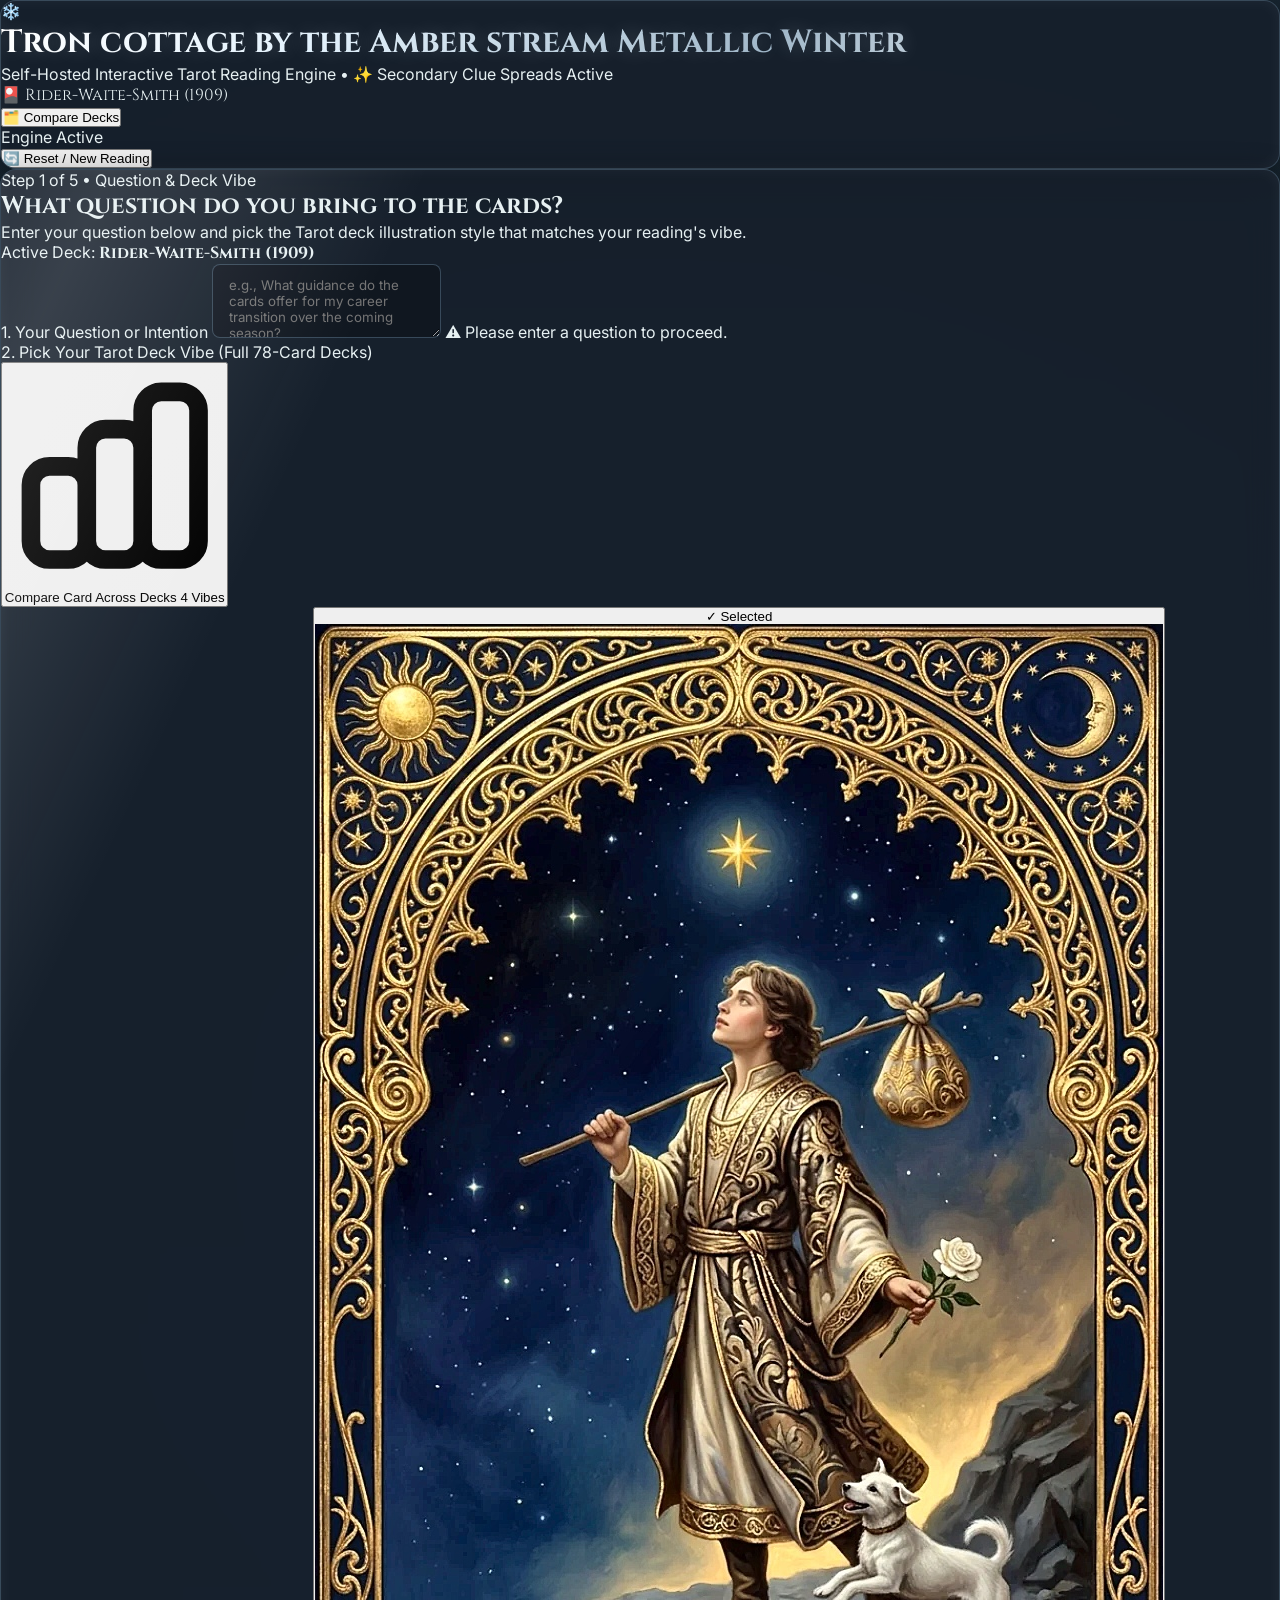
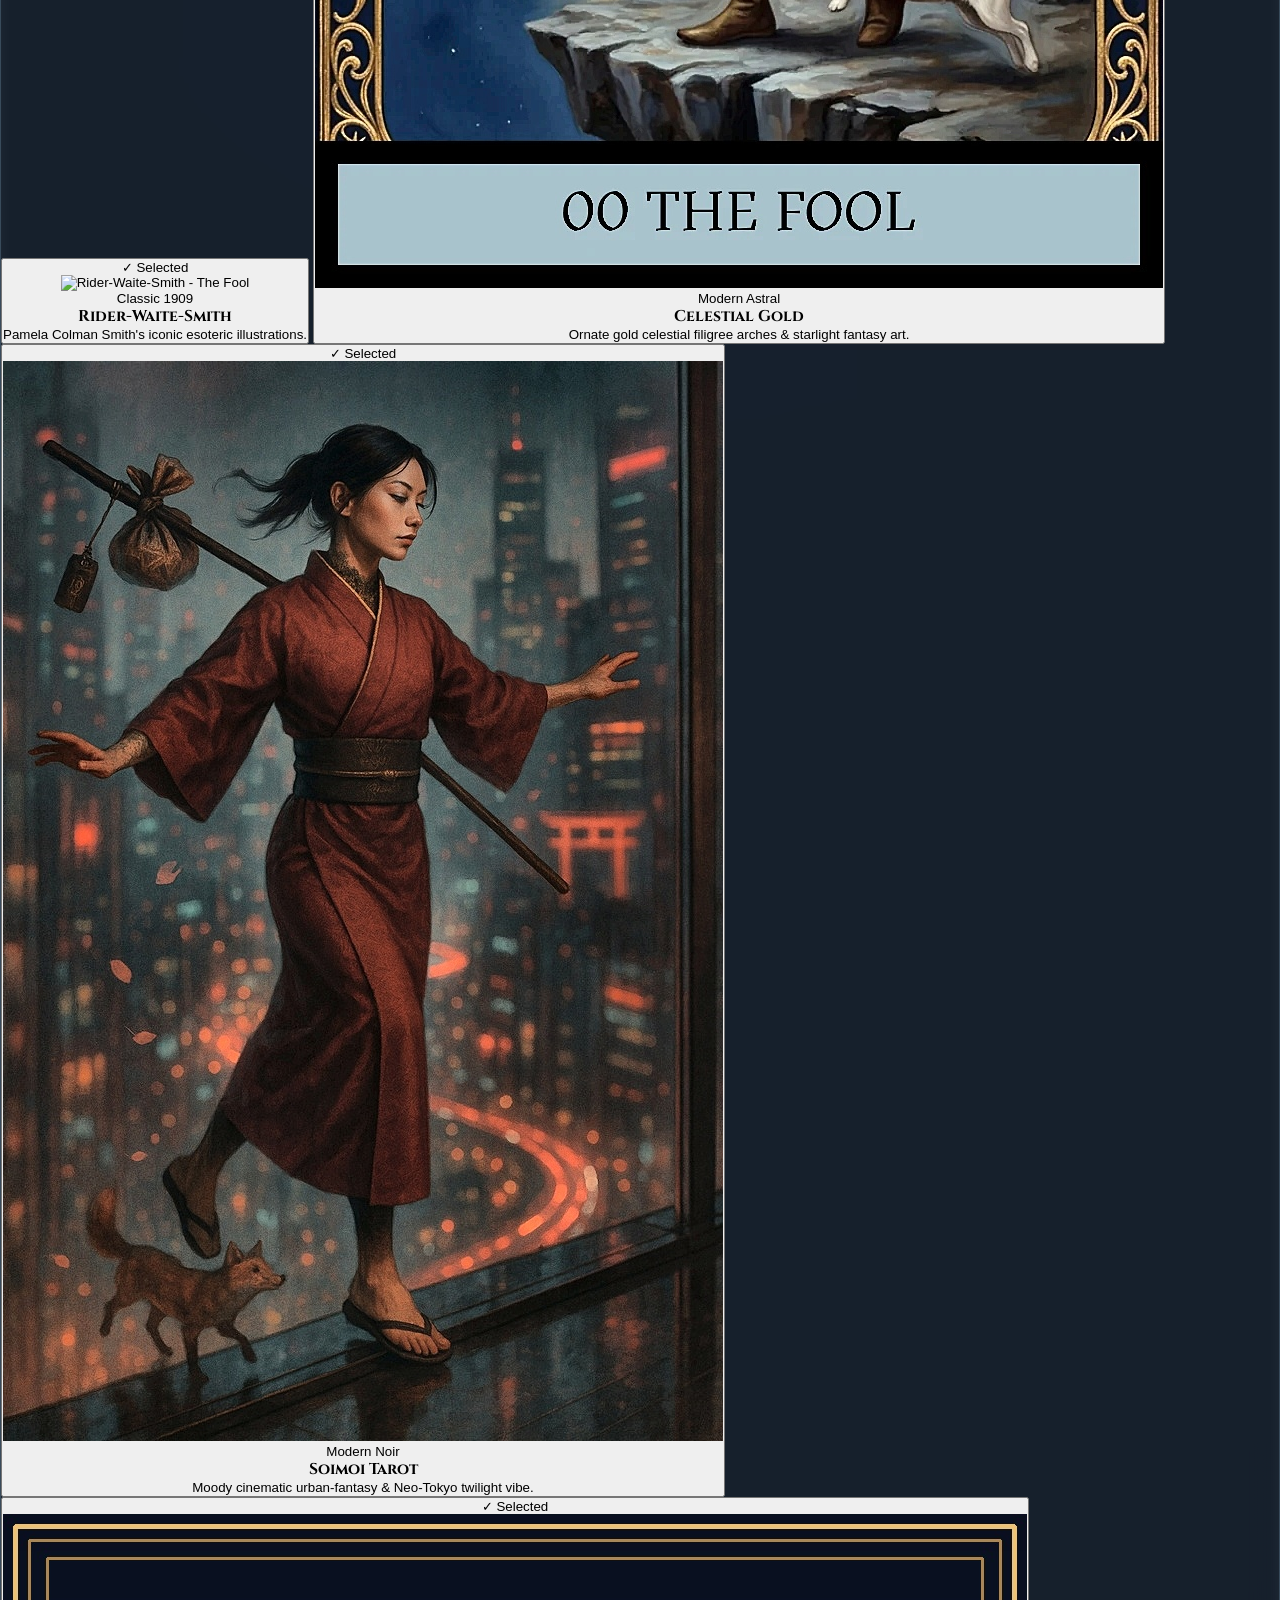
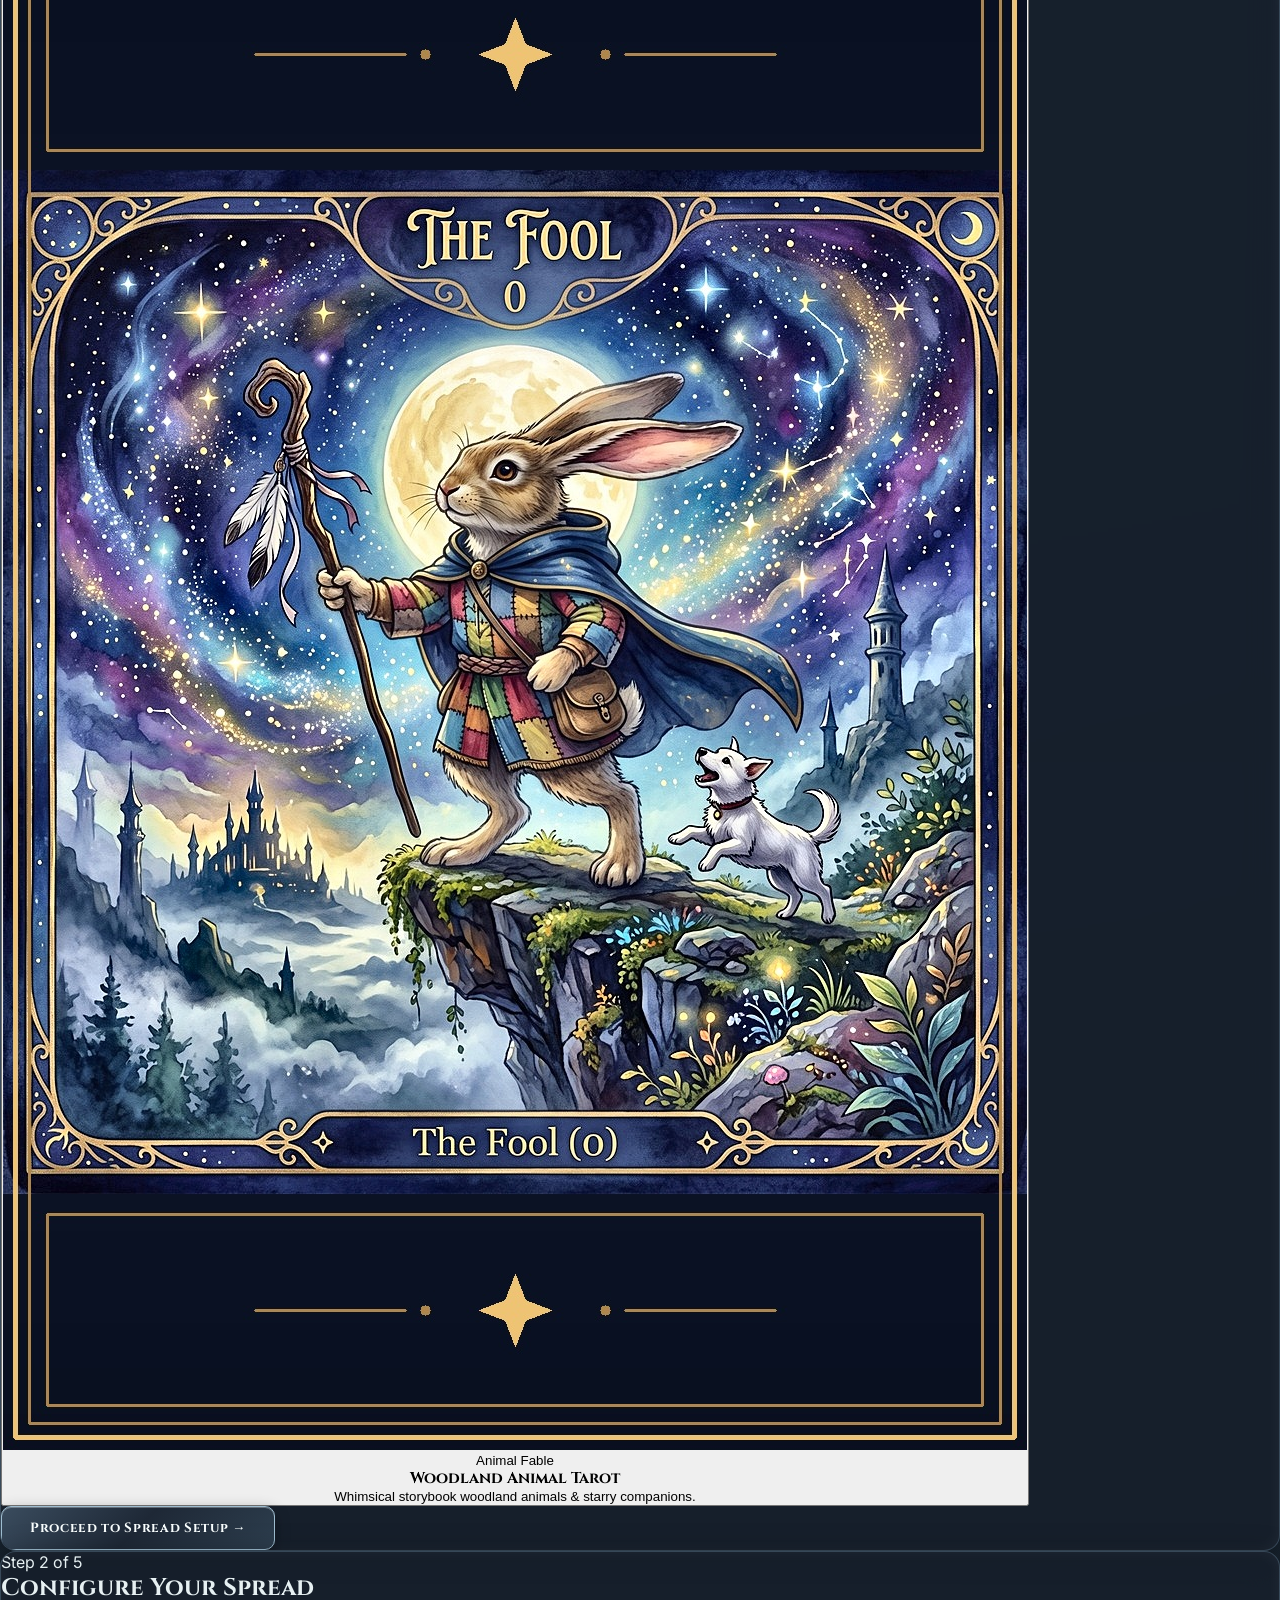
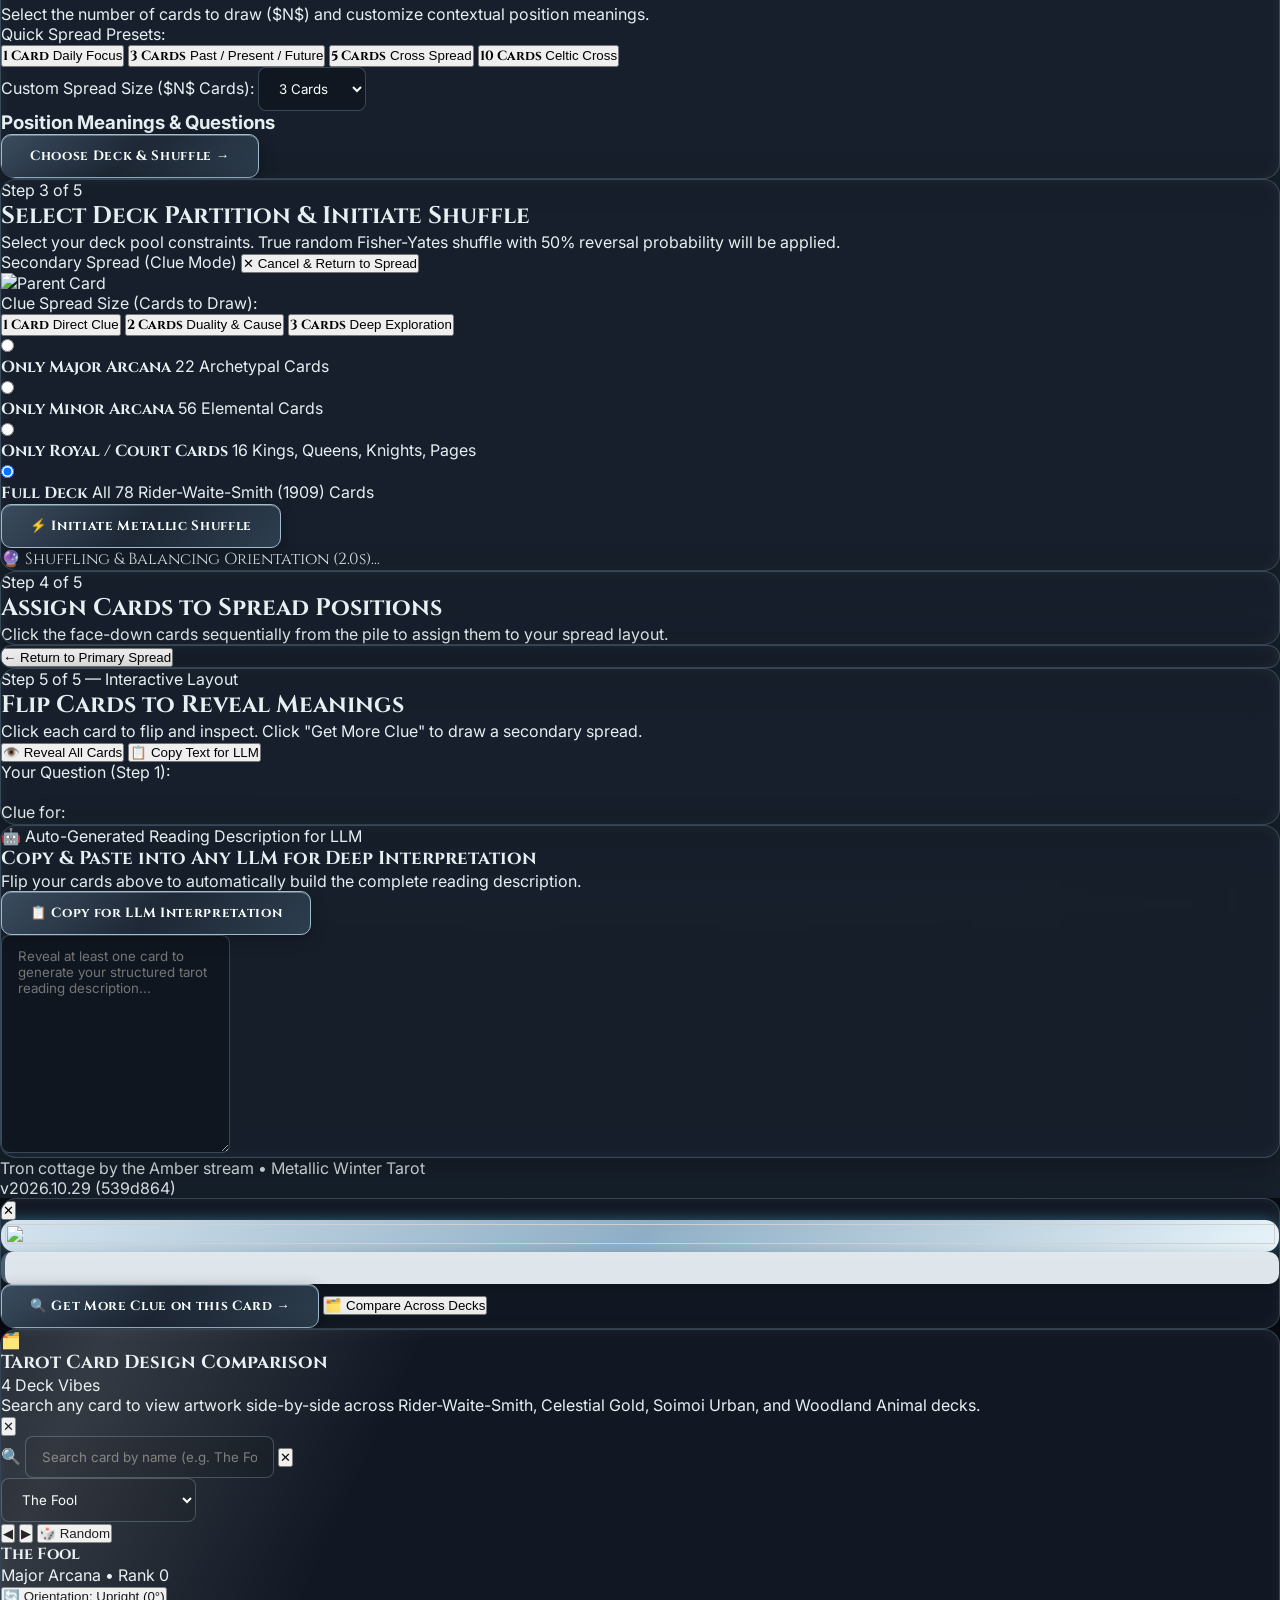
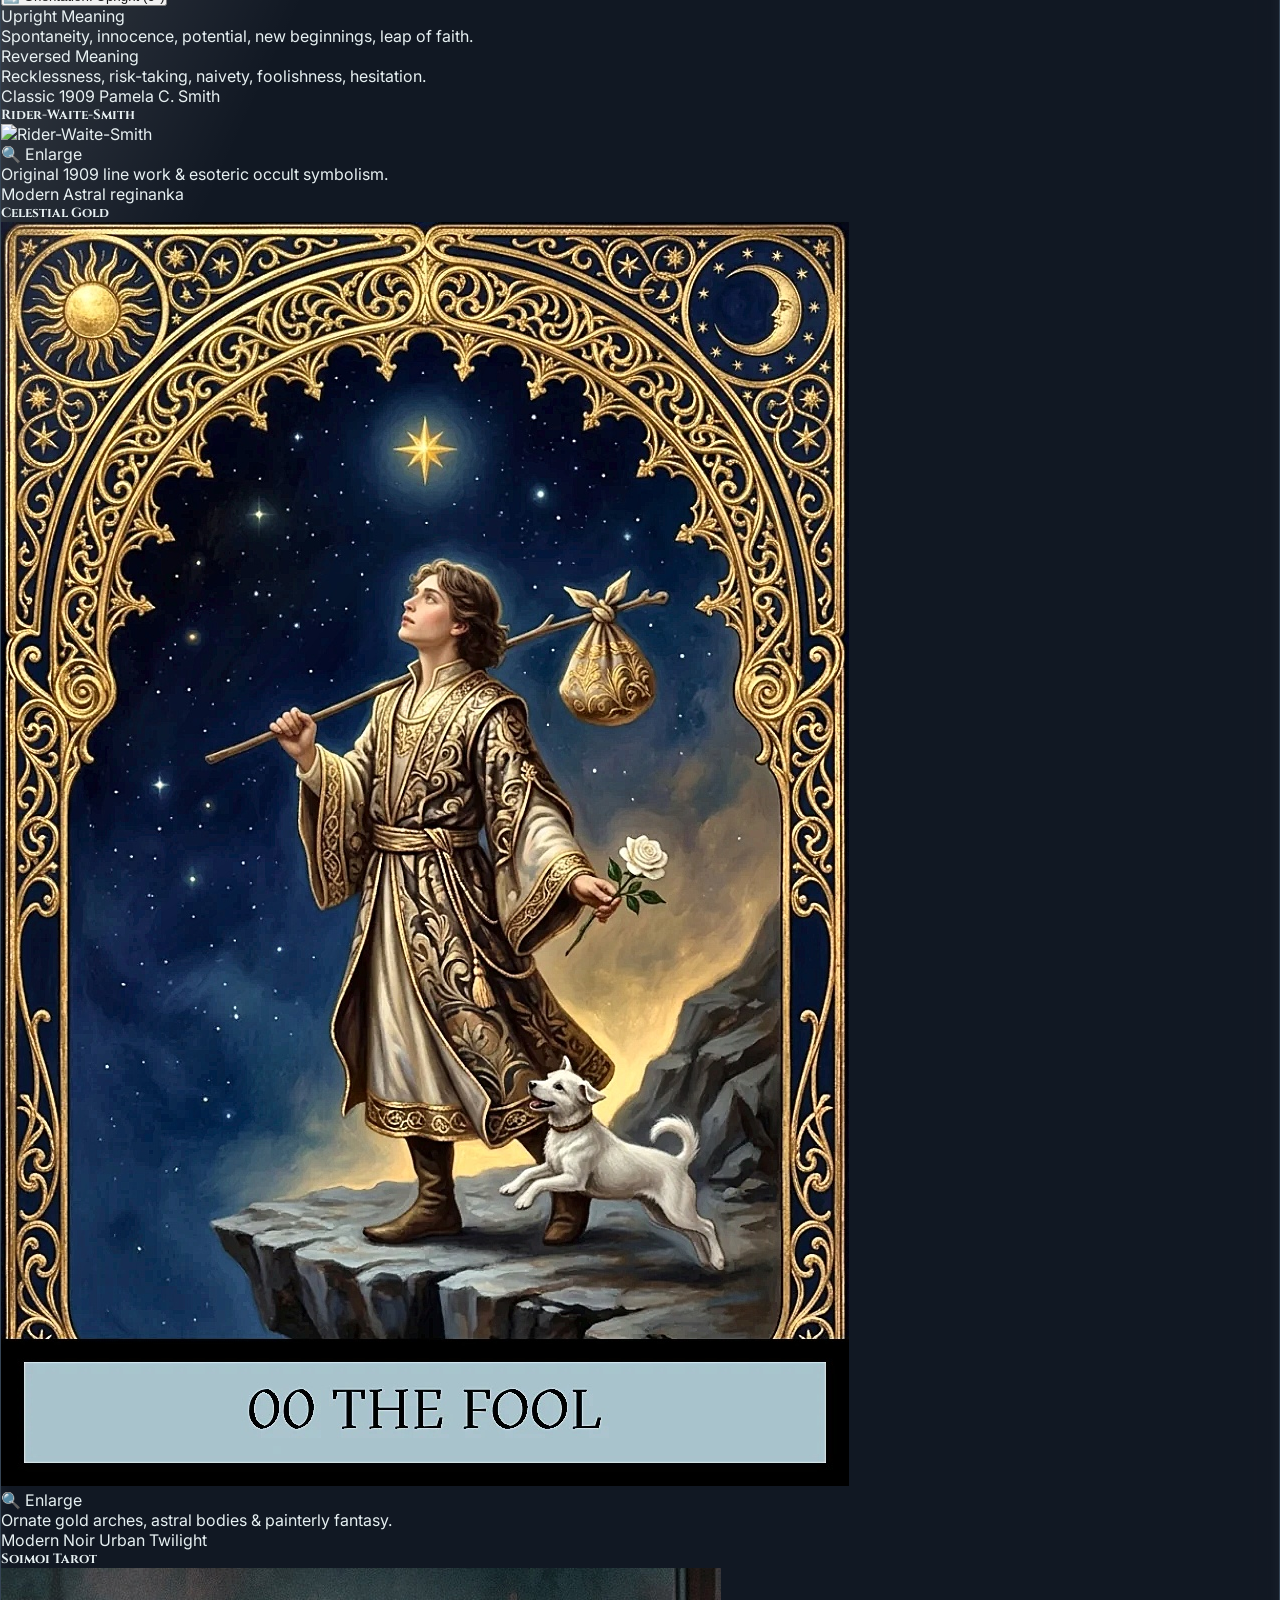
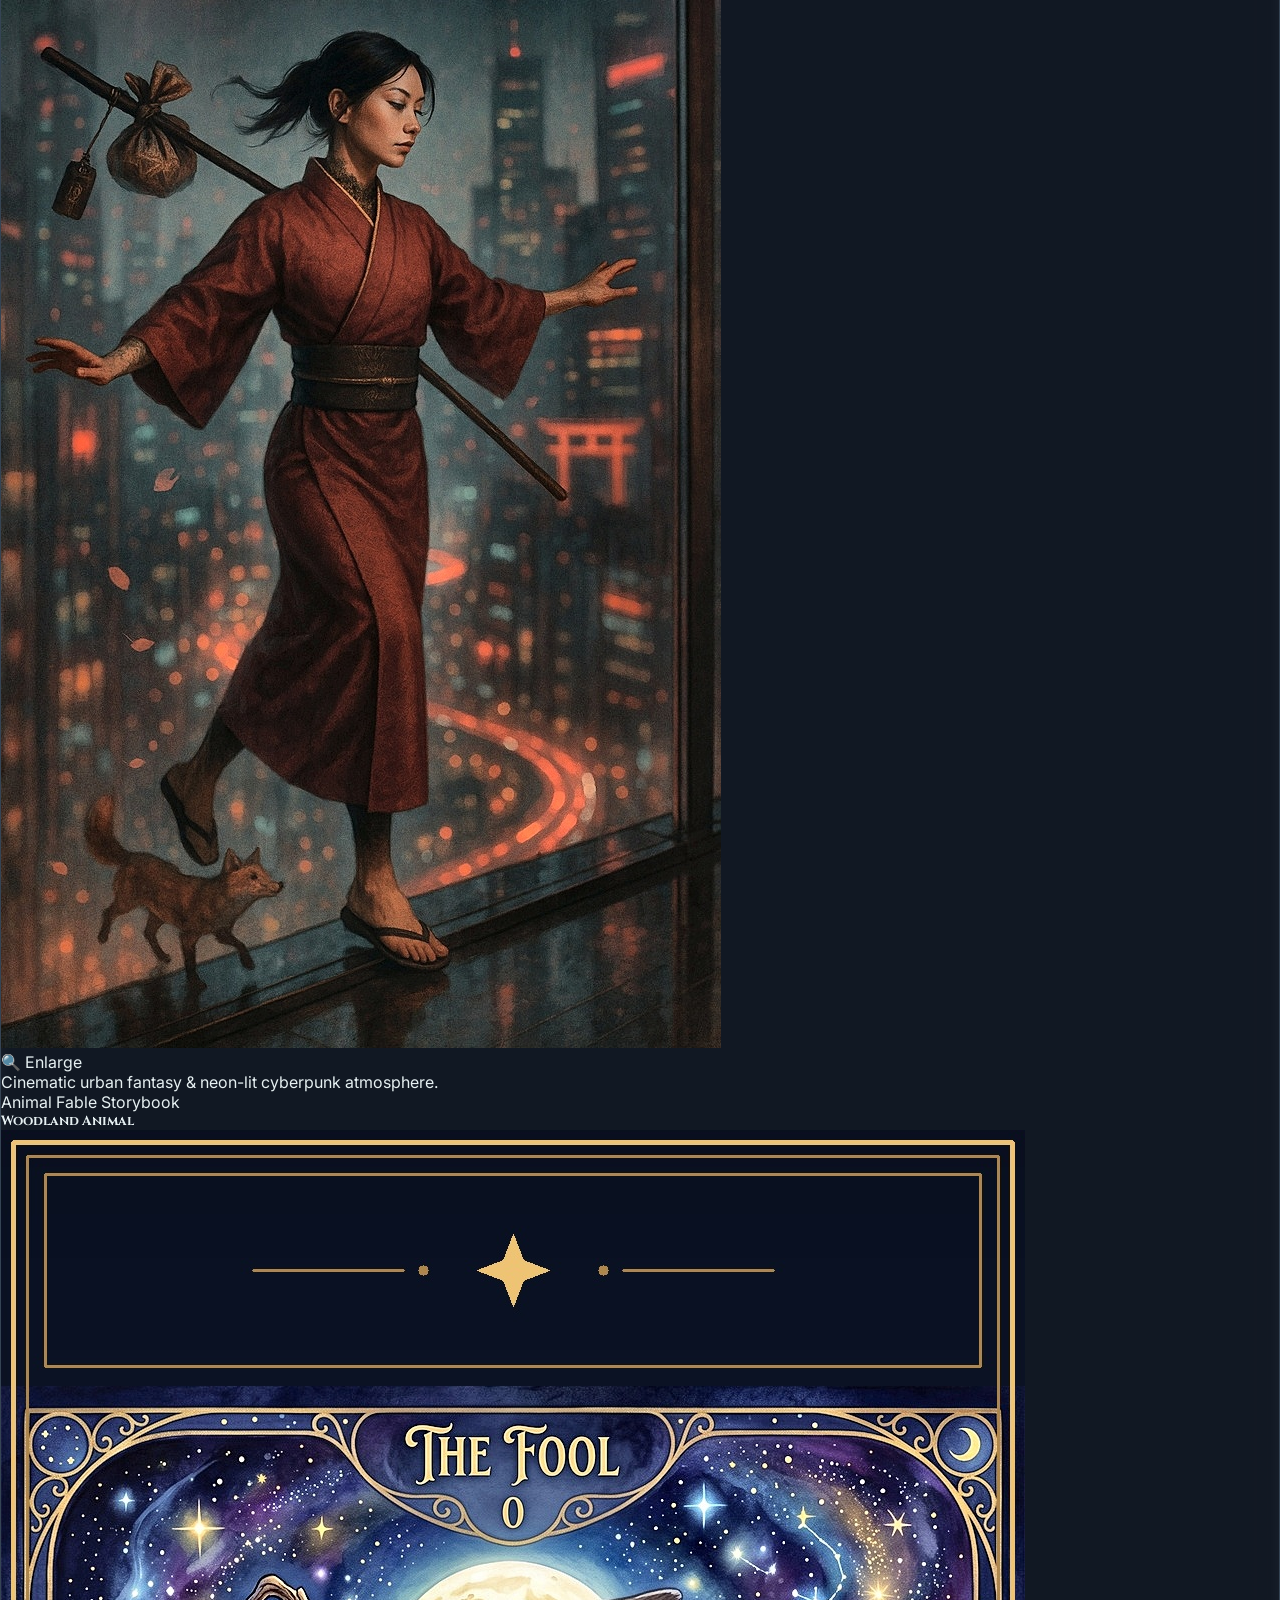
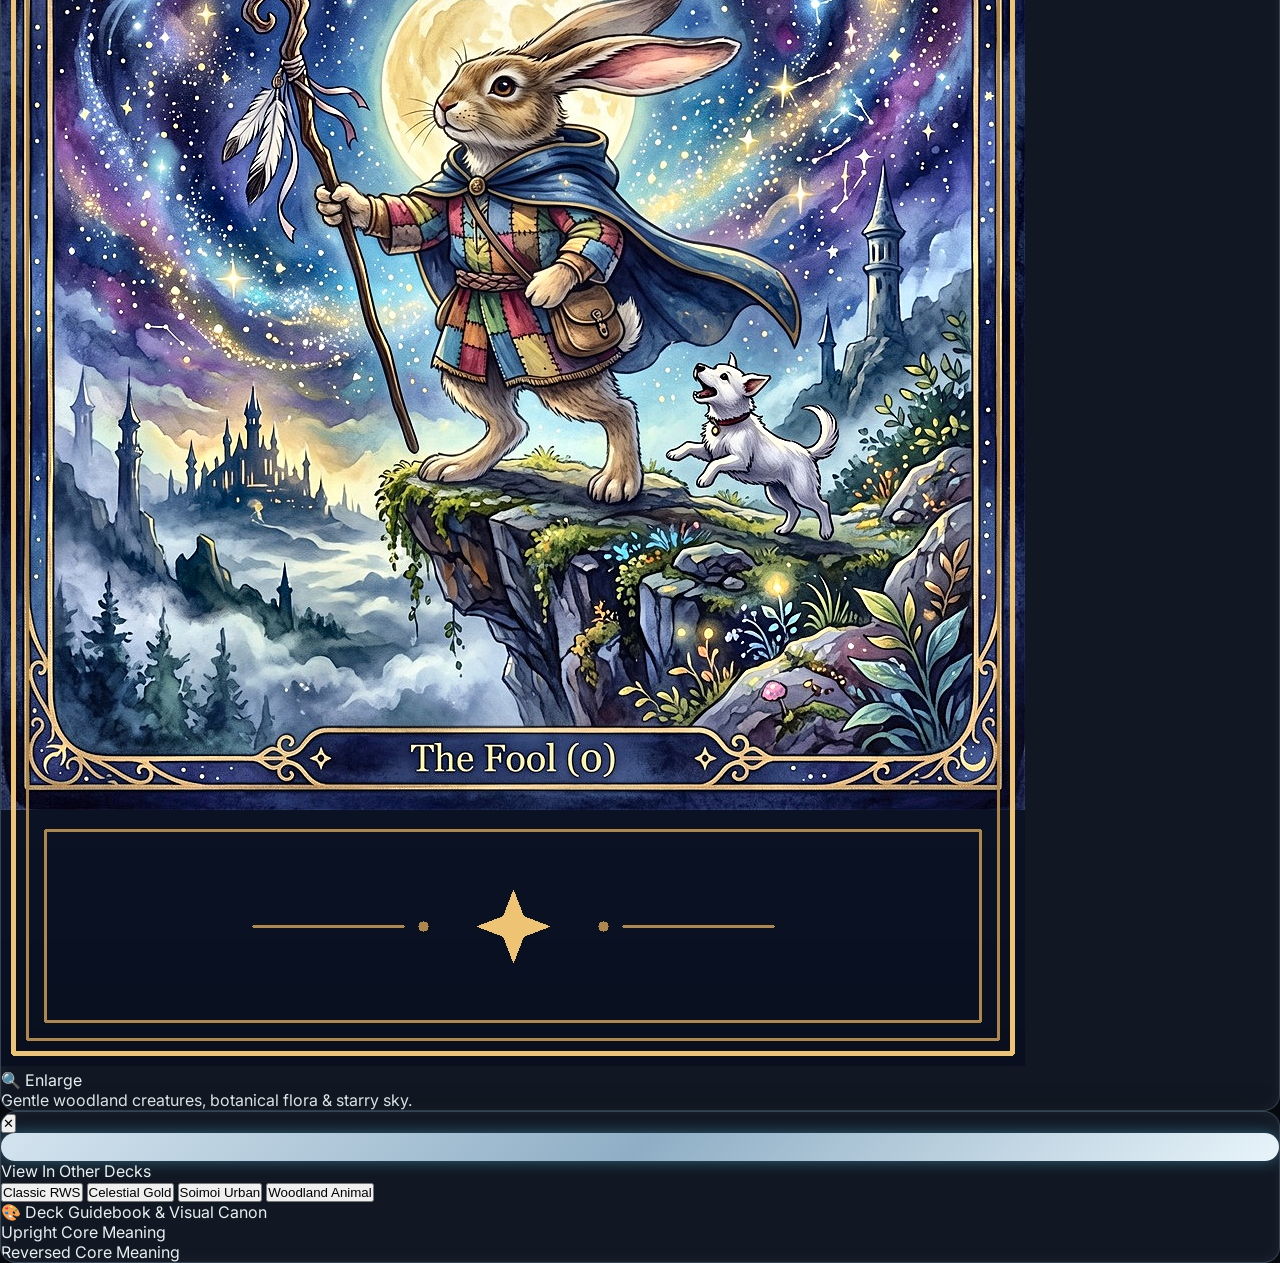
==== commit 6f5db216: "Deploy to docs for GitHub Pages (2026-10-29 12:21:42)" ====
--- a/docs/index.html
+++ b/docs/index.html
@@ -8,7 +8,7 @@
   <!-- Tailwind CSS CDN -->
   <script src="https://cdn.tailwindcss.com"></script>
   <!-- Custom Metallic Winter Stylesheet -->
-  <link rel="stylesheet" href="css/metallic_winter.css">
+  <link rel="stylesheet" href="css/metallic_winter.css?v=v20261029539d864">
 </head>
 <body class="p-4 md:p-8">
 
@@ -33,9 +33,9 @@
           <span>🎴</span>
           <span id="header-active-deck-badge" class="font-cinzel font-bold">Rider-Waite-Smith (1909)</span>
         </div>
-        <button id="btn-header-deck-compare" type="button" class="flex items-center gap-1.5 bg-slate-900/60 hover:bg-cyan-950/60 px-3 py-1.5 rounded-lg border border-cyan-500/30 text-cyan-300 hover:text-white transition-colors cursor-pointer" title="Compare any card across 4 deck styles">
-          <span>🗂️</span>
-          <span>Compare Decks</span>
+        <button id="btn-header-deck-compare" type="button" onclick="window.openDeckCompare && window.openDeckCompare()" class="flex items-center gap-1.5 bg-slate-900/60 hover:bg-cyan-950/60 px-3 py-1.5 rounded-lg border border-cyan-500/30 text-cyan-300 hover:text-white transition-colors cursor-pointer" title="Compare any card across 4 deck styles">
+          <span class="pointer-events-none">🗂️</span>
+          <span class="pointer-events-none">Compare Decks</span>
         </button>
         <div class="flex items-center gap-2 bg-slate-900/60 px-3 py-1.5 rounded-lg border border-slate-700">
           <span class="w-2 h-2 rounded-full bg-emerald-400 animate-pulse"></span>
@@ -76,12 +76,12 @@
             <div>
               <label class="text-xs font-bold uppercase tracking-wider text-cyan-200 block">2. Pick Your Tarot Deck Vibe (Full 78-Card Decks)</label>
             </div>
-            <button id="btn-open-deck-compare" type="button" class="inline-flex items-center gap-1.5 px-3 py-1.5 rounded-lg border border-cyan-400/50 bg-slate-900/80 hover:bg-cyan-950/70 hover:border-cyan-300 text-cyan-300 hover:text-white text-xs font-semibold transition-all shadow-sm cursor-pointer group" title="Search and compare any card across all 4 deck vibes">
-              <svg class="w-3.5 h-3.5 text-cyan-400 group-hover:scale-110 transition-transform" fill="none" stroke="currentColor" viewBox="0 0 24 24">
+            <button id="btn-open-deck-compare" type="button" onclick="window.openDeckCompare && window.openDeckCompare()" class="inline-flex items-center gap-1.5 px-3 py-1.5 rounded-lg border border-cyan-400/50 bg-slate-900/80 hover:bg-cyan-950/70 hover:border-cyan-300 text-cyan-300 hover:text-white text-xs font-semibold transition-all shadow-sm cursor-pointer group" title="Search and compare any card across all 4 deck vibes">
+              <svg class="w-3.5 h-3.5 text-cyan-400 group-hover:scale-110 transition-transform pointer-events-none" fill="none" stroke="currentColor" viewBox="0 0 24 24">
                 <path stroke-linecap="round" stroke-linejoin="round" stroke-width="2" d="M9 19v-6a2 2 0 00-2-2H5a2 2 0 00-2 2v6a2 2 0 002 2h2a2 2 0 002-2zm0 0V9a2 2 0 012-2h2a2 2 0 012 2v10m-6 0a2 2 0 002 2h2a2 2 0 002-2m0 0V5a2 2 0 012-2h2a2 2 0 012 2v14a2 2 0 01-2 2h-2a2 2 0 01-2-2z"></path>
               </svg>
-              <span>Compare Card Across Decks</span>
-              <span class="text-[10px] bg-cyan-950 text-cyan-300 px-1.5 py-0.5 rounded border border-cyan-700/50">4 Vibes</span>
+              <span class="pointer-events-none">Compare Card Across Decks</span>
+              <span class="text-[10px] bg-cyan-950 text-cyan-300 px-1.5 py-0.5 rounded border border-cyan-700/50 pointer-events-none">4 Vibes</span>
             </button>
           </div>
 
@@ -422,7 +422,7 @@
       </div>
       <div class="flex items-center gap-2 font-mono text-[11px] text-slate-400 bg-slate-900/60 px-2.5 py-1 rounded-md border border-slate-800">
         <span class="w-1.5 h-1.5 rounded-full bg-cyan-400 animate-pulse"></span>
-        <span id="app-version">v2026.10.27 (82c58c5)</span>
+        <span id="app-version">v2026.10.29 (539d864)</span>
       </div>
     </footer>
 
@@ -451,10 +451,14 @@
         </div>
       </div>
 
-      <div class="flex flex-col gap-2 border-t border-slate-700/60 pt-4">
-        <button id="modal-btn-get-clue" type="button" class="btn-metallic w-full py-3 text-sm flex items-center justify-center gap-2 cursor-pointer font-bold shadow-lg">
+      <div class="flex flex-col sm:flex-row gap-2 border-t border-slate-700/60 pt-4">
+        <button id="modal-btn-get-clue" type="button" class="btn-metallic flex-1 py-3 text-sm flex items-center justify-center gap-2 cursor-pointer font-bold shadow-lg">
           <span>🔍</span>
           <span>Get More Clue on this Card →</span>
+        </button>
+        <button id="modal-btn-compare-card" type="button" class="px-4 py-2.5 text-xs font-semibold rounded-xl border border-cyan-500/40 bg-slate-900/80 hover:bg-cyan-950/70 text-cyan-300 hover:text-white transition-all flex items-center justify-center gap-2 cursor-pointer shadow-md" title="Compare this card artwork across all 4 deck vibes">
+          <span>🗂️</span>
+          <span>Compare Across Decks</span>
         </button>
       </div>
     </div>
@@ -691,7 +695,7 @@
     </div>
   </div>
 
-  <script src="data/tarot_dataset.js"></script>
-  <script src="js/app.js"></script>
+  <script src="data/tarot_dataset.js?v=v20261029539d864"></script>
+  <script src="js/app.js?v=v20261029539d864"></script>
 </body>
 </html>
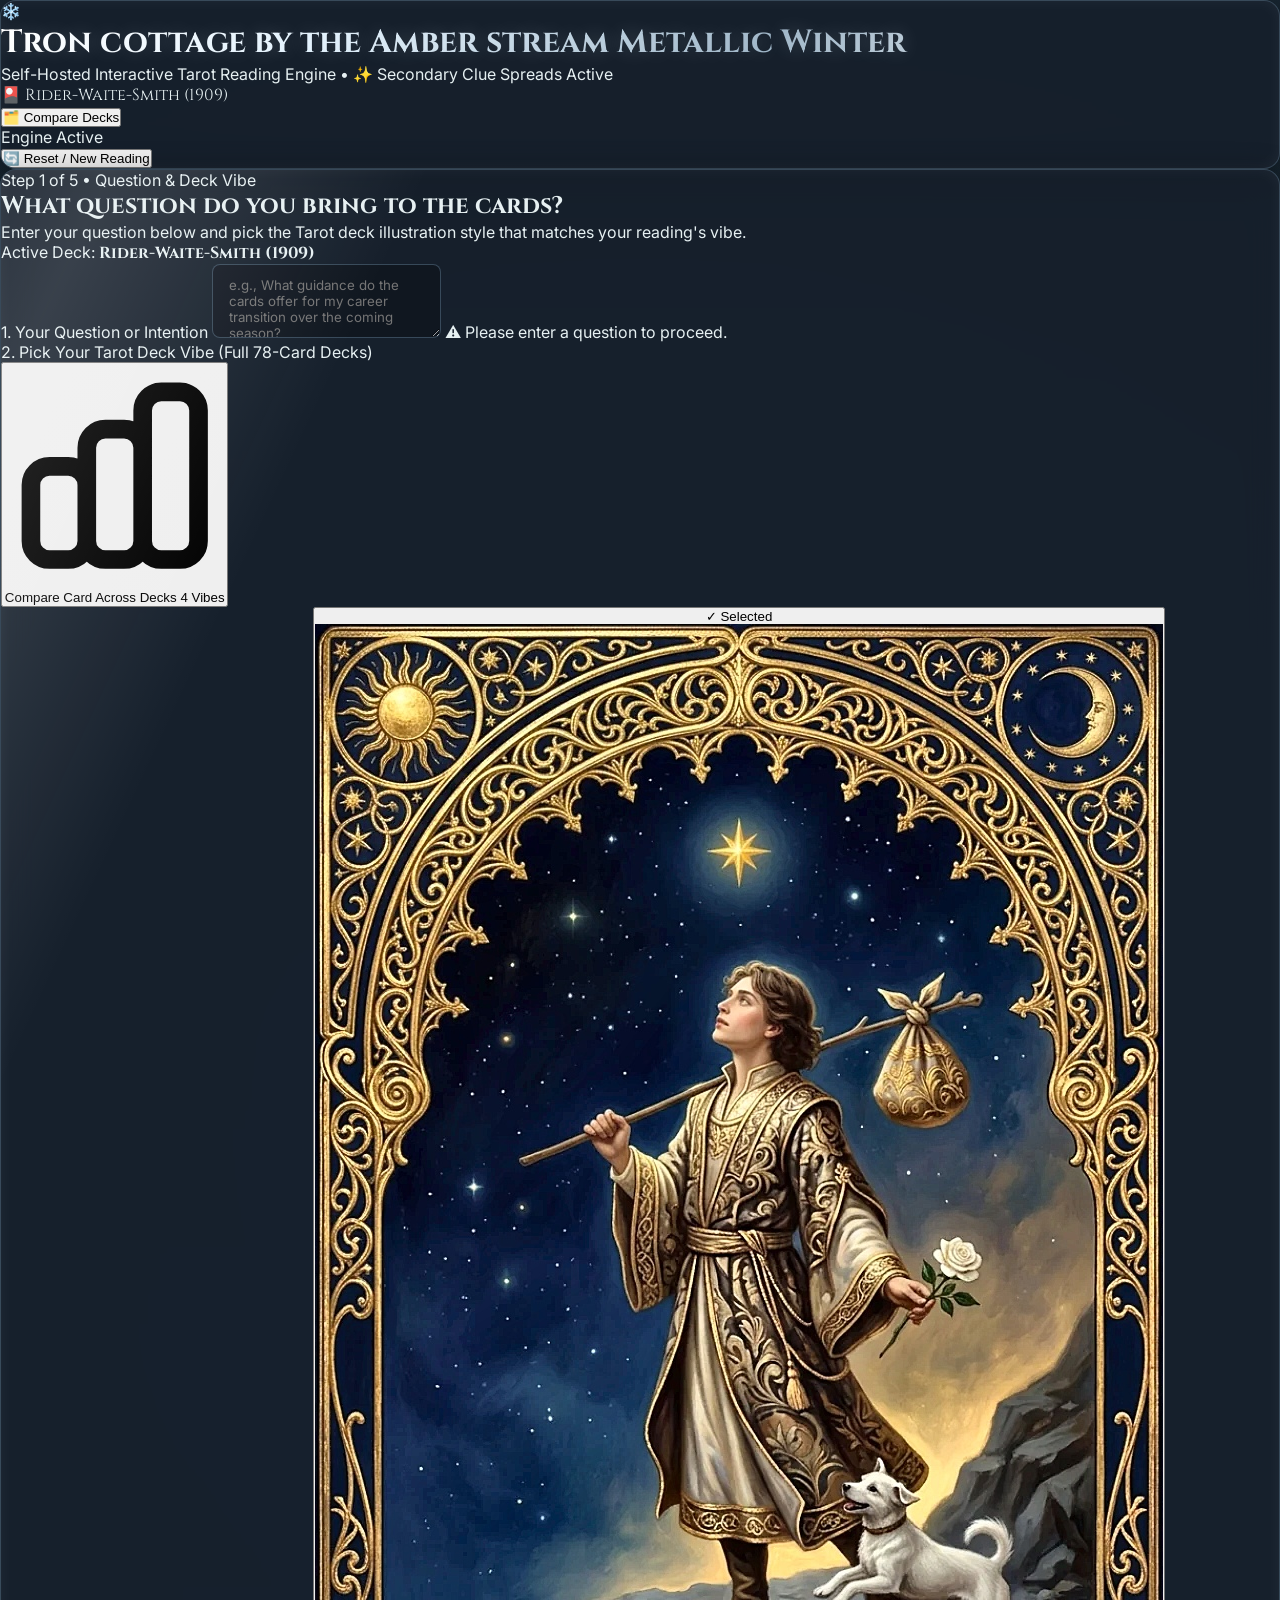
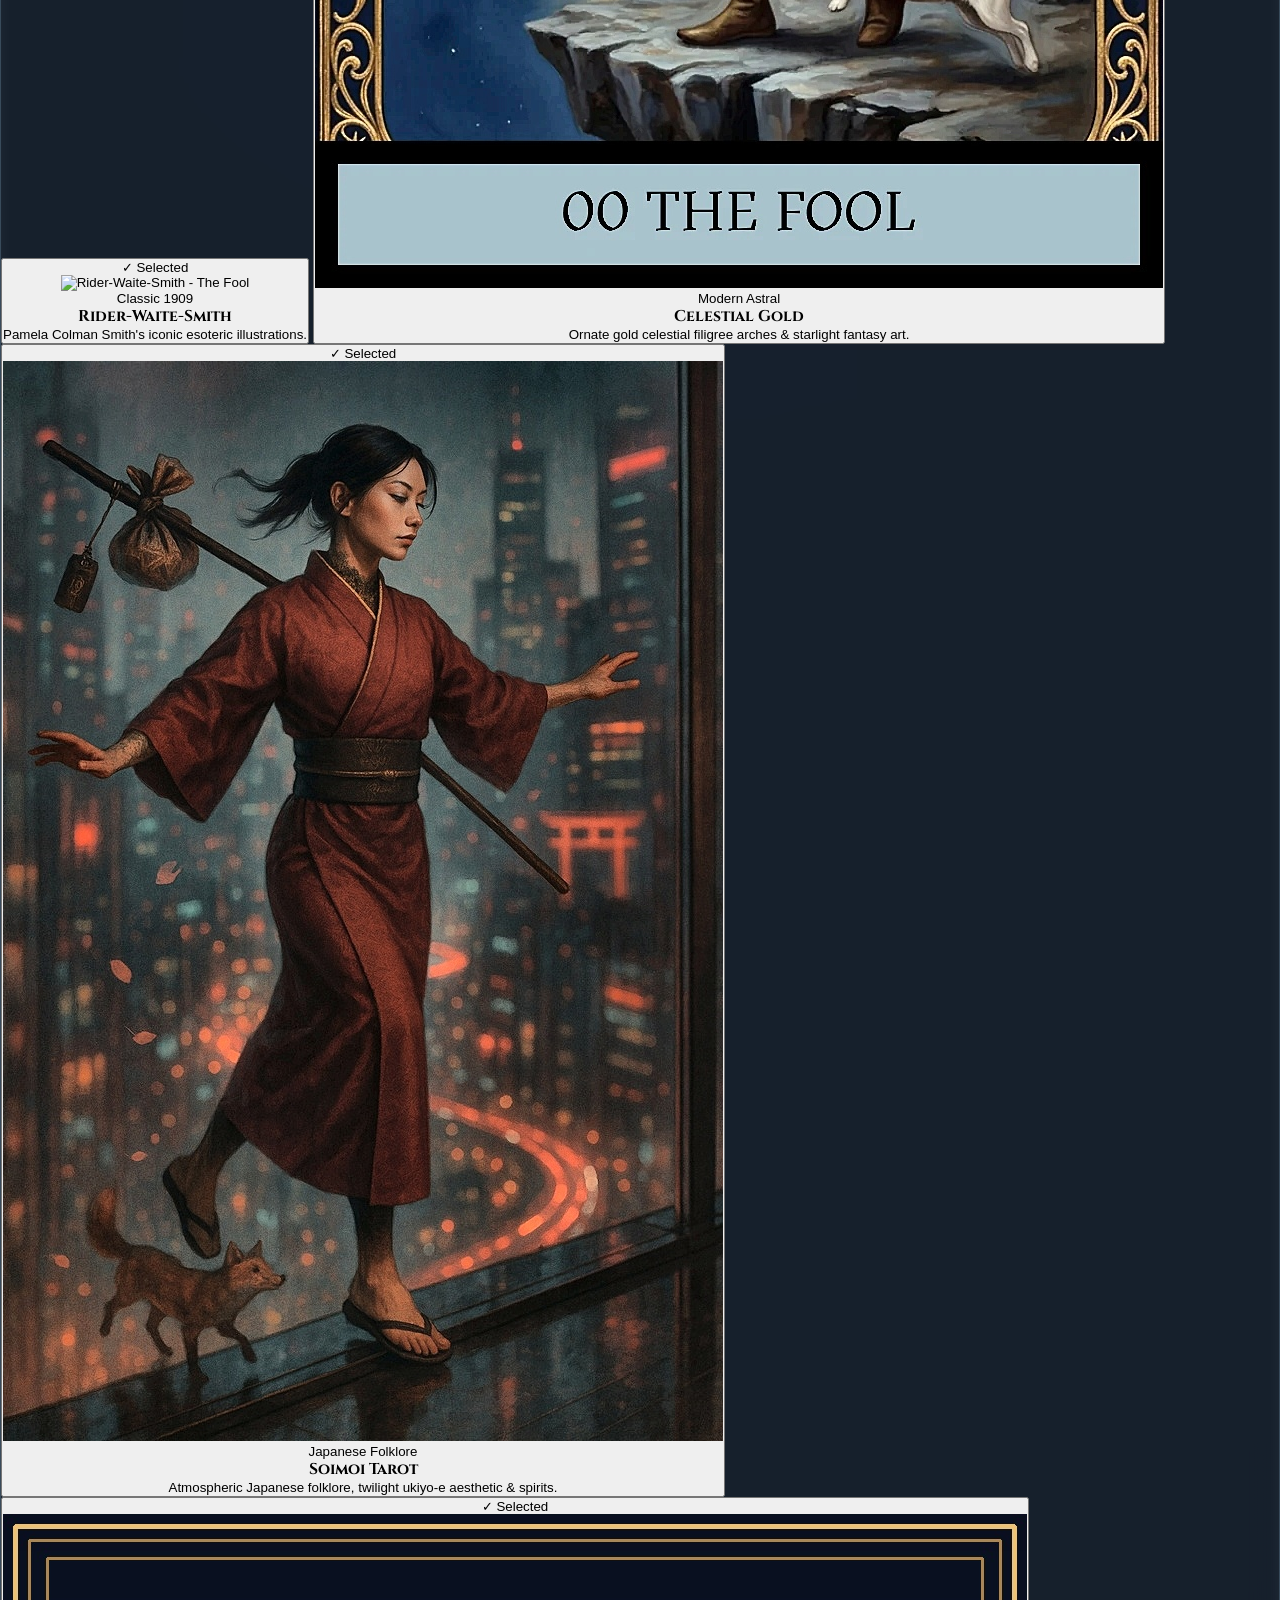
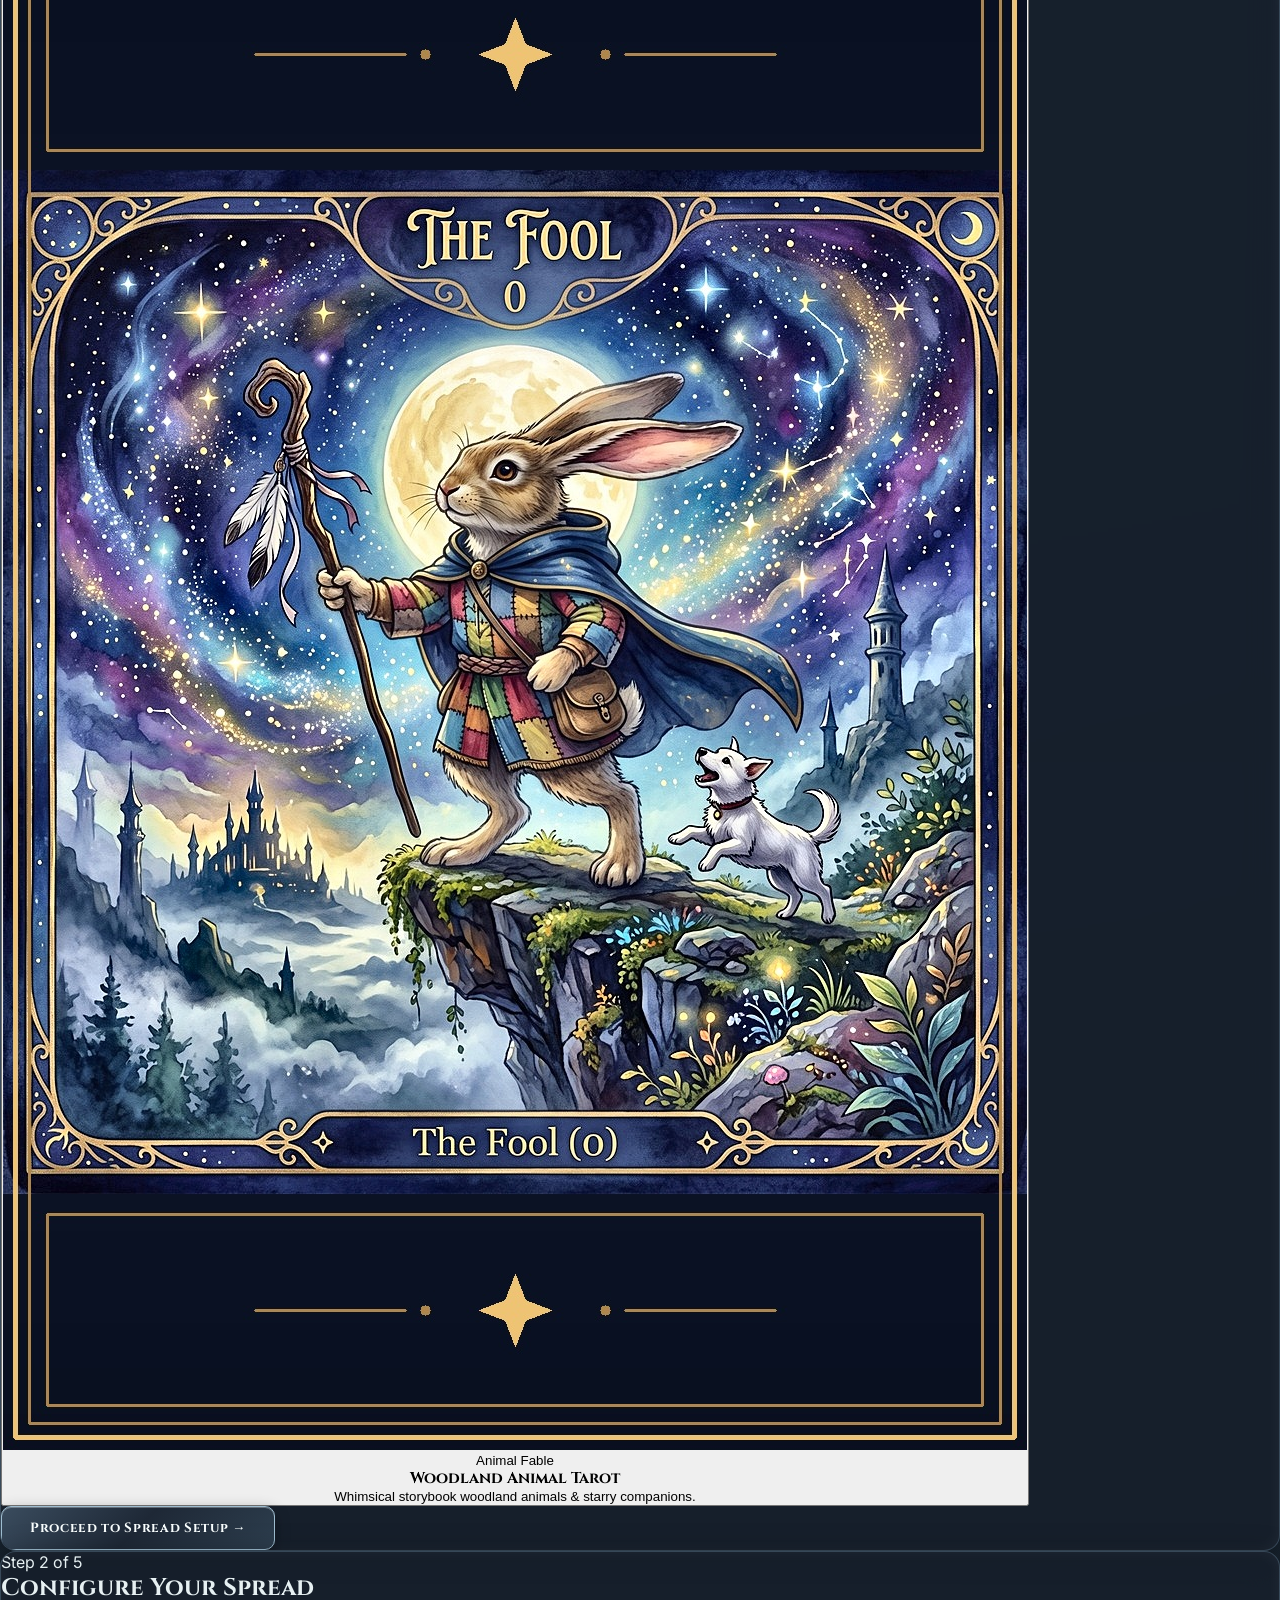
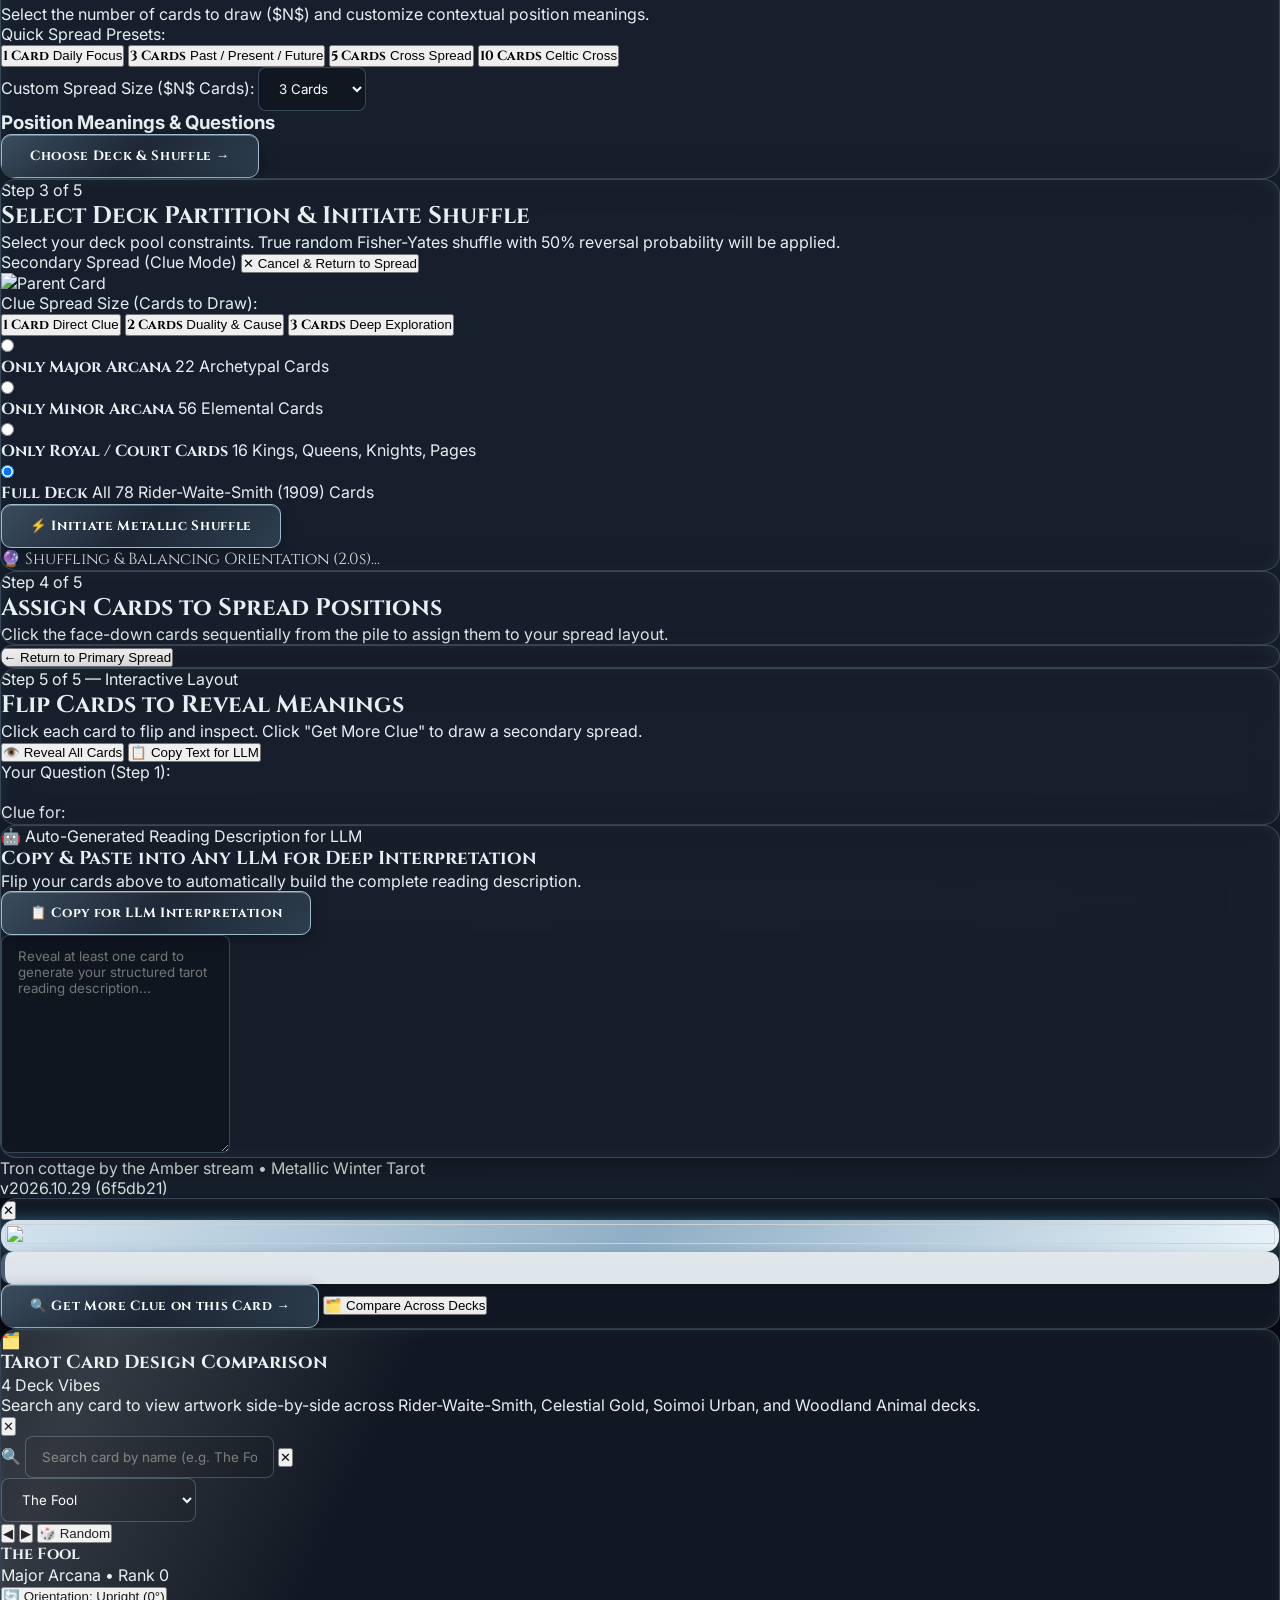
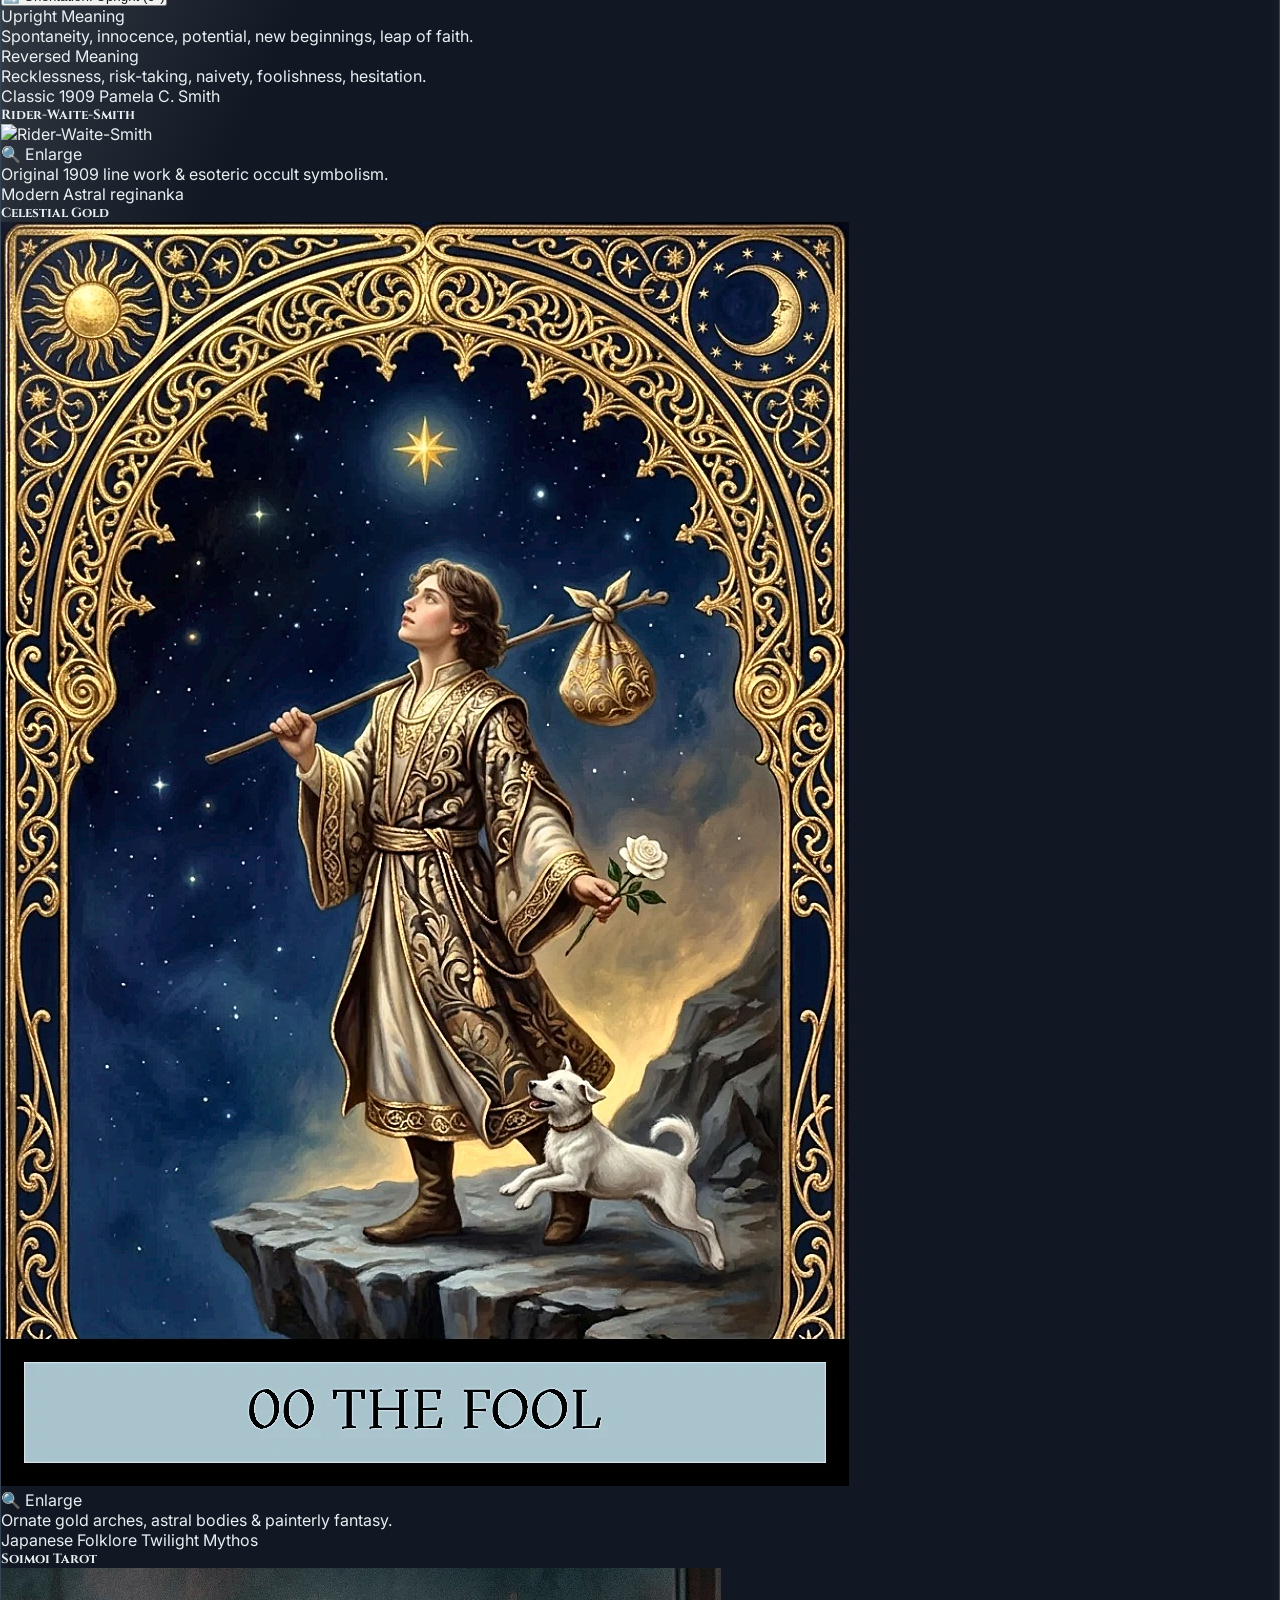
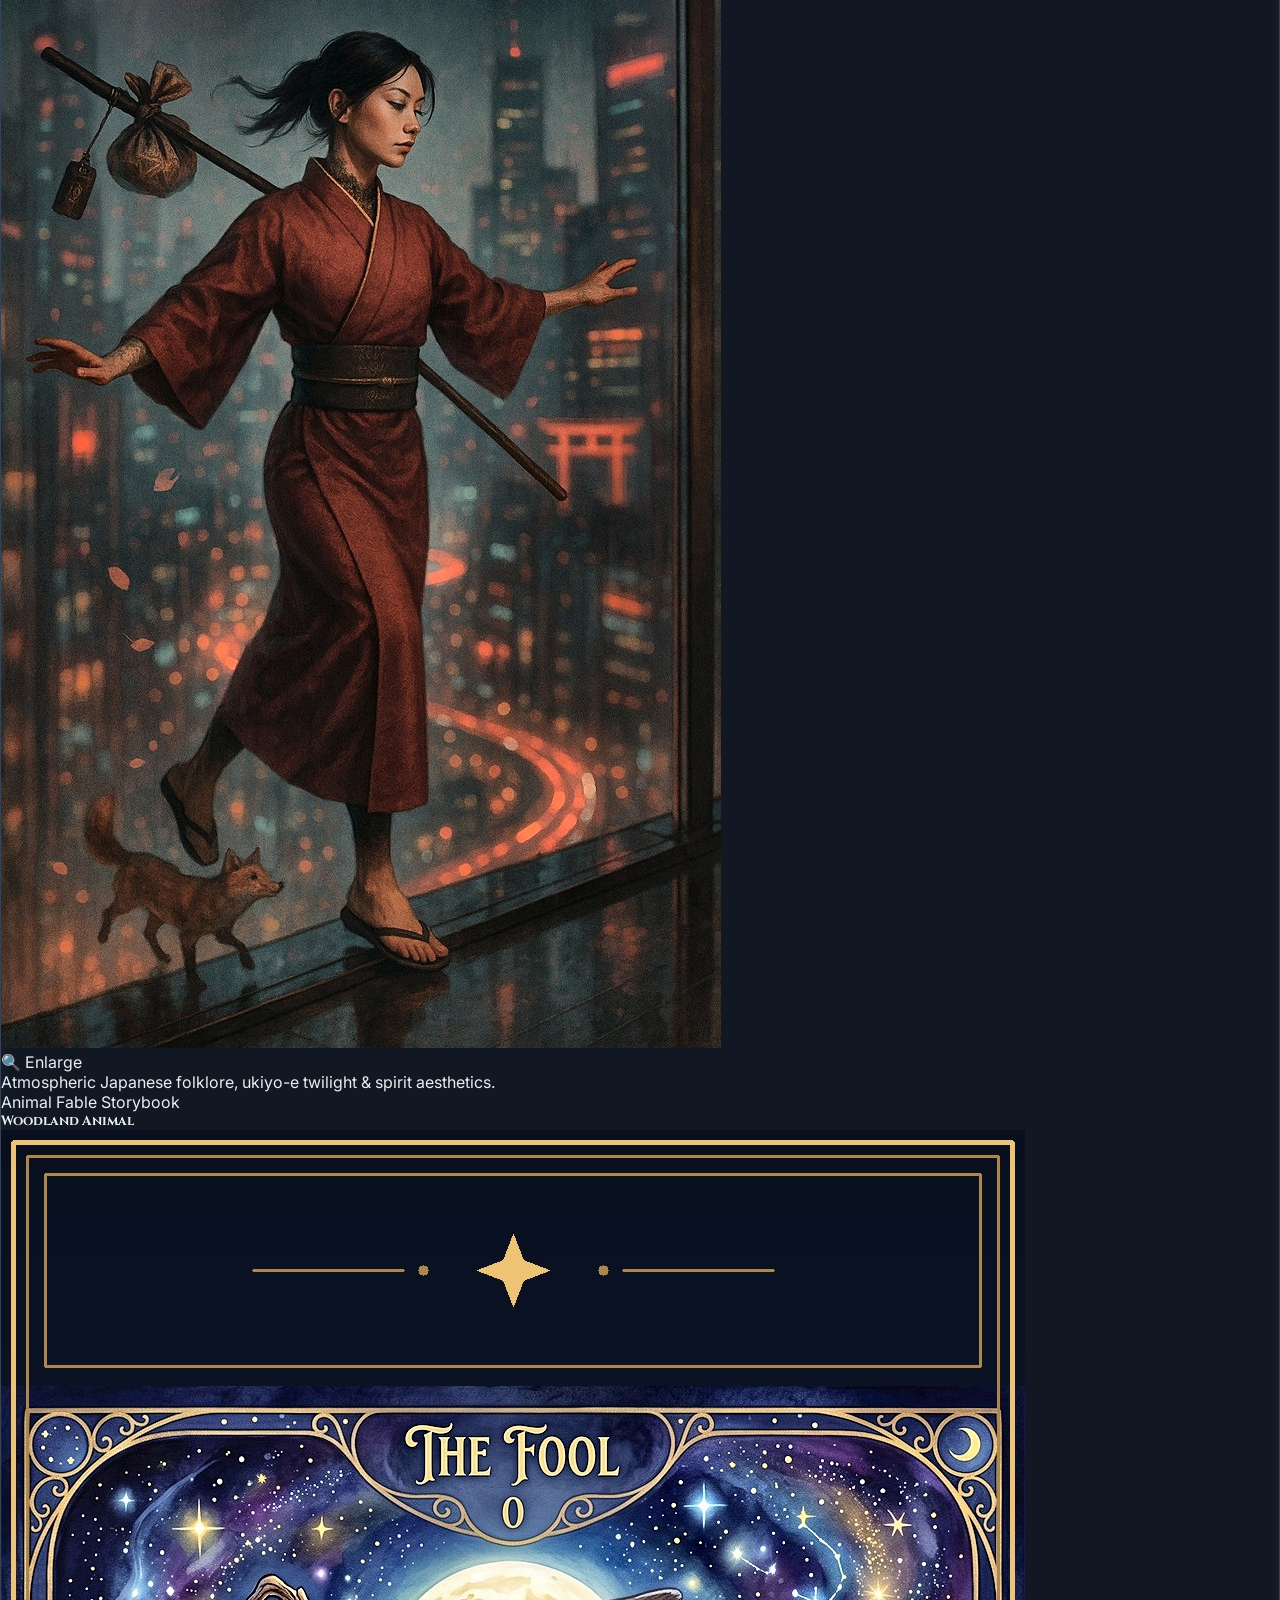
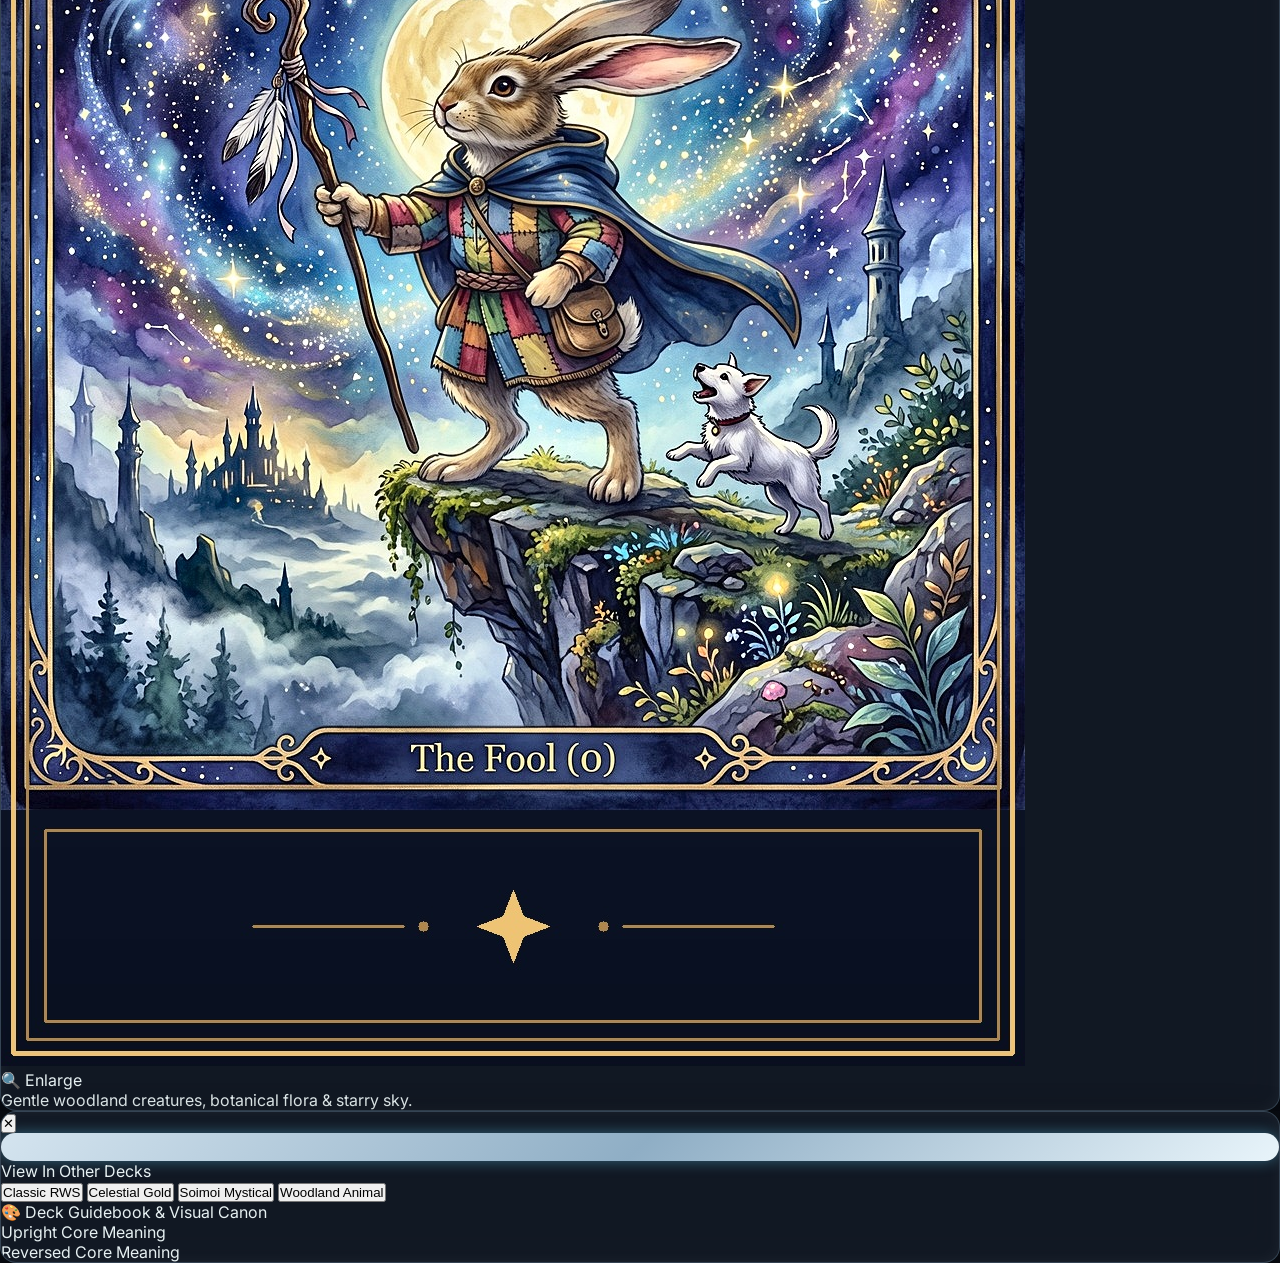
==== commit 8b306dcb: "Deploy to docs for GitHub Pages (2026-10-29 18:23:23)" ====
--- a/docs/index.html
+++ b/docs/index.html
@@ -8,7 +8,7 @@
   <!-- Tailwind CSS CDN -->
   <script src="https://cdn.tailwindcss.com"></script>
   <!-- Custom Metallic Winter Stylesheet -->
-  <link rel="stylesheet" href="css/metallic_winter.css?v=v20261029539d864">
+  <link rel="stylesheet" href="css/metallic_winter.css?v=v202610296f5db21">
 </head>
 <body class="p-4 md:p-8">
 
@@ -117,7 +117,7 @@
             </button>
 
             <!-- 3. Soimoi Tarot -->
-            <button type="button" class="deck-vibe-card group text-left p-3.5 rounded-xl border border-slate-700 bg-slate-900/60 hover:border-cyan-400/70 hover:bg-slate-800/60 transition-all flex flex-col gap-2.5 cursor-pointer relative" data-deck-id="soimoi" data-deck-name="Soimoi Urban Tarot">
+            <button type="button" class="deck-vibe-card group text-left p-3.5 rounded-xl border border-slate-700 bg-slate-900/60 hover:border-cyan-400/70 hover:bg-slate-800/60 transition-all flex flex-col gap-2.5 cursor-pointer relative" data-deck-id="soimoi" data-deck-name="Soimoi Mystical Tarot">
               <div class="deck-vibe-badge hidden absolute top-2.5 right-2.5 z-10 bg-cyan-400 text-slate-950 text-[10px] font-extrabold px-2 py-0.5 rounded-full shadow">
                 ✓ Selected
               </div>
@@ -125,9 +125,9 @@
                 <img src="images/decks/soimoi/major_00.jpg" alt="Soimoi Tarot - The Fool" class="w-full h-full object-cover group-hover:scale-105 transition-transform duration-300">
               </div>
               <div class="flex flex-col gap-0.5">
-                <span class="text-[10px] uppercase tracking-wider font-semibold text-rose-300">Modern Noir</span>
+                <span class="text-[10px] uppercase tracking-wider font-semibold text-rose-300">Japanese Folklore</span>
                 <h3 class="font-cinzel font-bold text-sm text-white leading-snug">Soimoi Tarot</h3>
-                <p class="text-[11px] text-slate-400 line-clamp-2">Moody cinematic urban-fantasy &amp; Neo-Tokyo twilight vibe.</p>
+                <p class="text-[11px] text-slate-400 line-clamp-2">Atmospheric Japanese folklore, twilight ukiyo-e aesthetic &amp; spirits.</p>
               </div>
             </button>
 
@@ -422,7 +422,7 @@
       </div>
       <div class="flex items-center gap-2 font-mono text-[11px] text-slate-400 bg-slate-900/60 px-2.5 py-1 rounded-md border border-slate-800">
         <span class="w-1.5 h-1.5 rounded-full bg-cyan-400 animate-pulse"></span>
-        <span id="app-version">v2026.10.29 (539d864)</span>
+        <span id="app-version">v2026.10.29 (6f5db21)</span>
       </div>
     </footer>
 
@@ -590,11 +590,11 @@
           <!-- 3. Soimoi Urban Tarot -->
           <div class="deck-compare-col flex flex-col gap-2 p-2.5 rounded-xl border border-slate-700 bg-slate-900/60 shadow-lg hover:border-rose-400/50 transition-colors">
             <div class="flex items-center justify-between">
-              <span class="text-[10px] font-extrabold px-2 py-0.5 rounded-full bg-rose-950 text-rose-300 border border-rose-500/40">Modern Noir</span>
-              <span class="text-[10px] text-slate-400">Urban Twilight</span>
+              <span class="text-[10px] font-extrabold px-2 py-0.5 rounded-full bg-rose-950 text-rose-300 border border-rose-500/40">Japanese Folklore</span>
+              <span class="text-[10px] text-slate-400">Twilight Mythos</span>
             </div>
             <h5 class="font-cinzel font-bold text-xs text-white leading-tight">Soimoi Tarot</h5>
-            <div class="compare-card-frame relative w-full aspect-[2/3] rounded-lg overflow-hidden border border-slate-700 bg-slate-950 shadow-inner group cursor-pointer" data-deck-id="soimoi" data-deck-name="Soimoi Urban Tarot" data-deck-badge="Modern Noir" data-badge-class="bg-rose-950 text-rose-300 border border-rose-500/40">
+            <div class="compare-card-frame relative w-full aspect-[2/3] rounded-lg overflow-hidden border border-slate-700 bg-slate-950 shadow-inner group cursor-pointer" data-deck-id="soimoi" data-deck-name="Soimoi Mystical Tarot" data-deck-badge="Japanese Folklore" data-badge-class="bg-rose-950 text-rose-300 border border-rose-500/40">
               <img id="compare-img-soimoi" src="images/decks/soimoi/major_00.jpg" alt="Soimoi Tarot" class="w-full h-full object-fill group-hover:scale-105">
               <div class="absolute inset-0 bg-slate-950/40 opacity-0 group-hover:opacity-100 transition-opacity flex items-center justify-center">
                 <span class="text-xs bg-slate-900/90 text-rose-300 px-2.5 py-1 rounded-md border border-rose-400/50 shadow-lg font-semibold flex items-center gap-1">
@@ -602,7 +602,7 @@
                 </span>
               </div>
             </div>
-            <p class="text-[11px] text-slate-400 leading-snug">Cinematic urban fantasy &amp; neon-lit cyberpunk atmosphere.</p>
+            <p class="text-[11px] text-slate-400 leading-snug">Atmospheric Japanese folklore, ukiyo-e twilight &amp; spirit aesthetics.</p>
           </div>
 
           <!-- 4. Storybook Woodland Animal Tarot -->
@@ -663,7 +663,7 @@
               Celestial Gold
             </button>
             <button type="button" class="lightbox-deck-tab text-left px-2 py-1.5 rounded-lg border text-[11px] font-medium transition-all cursor-pointer truncate" data-deck-id="soimoi">
-              Soimoi Urban
+              Soimoi Mystical
             </button>
             <button type="button" class="lightbox-deck-tab text-left px-2 py-1.5 rounded-lg border text-[11px] font-medium transition-all cursor-pointer truncate" data-deck-id="woodland-animal">
               Woodland Animal
@@ -695,7 +695,7 @@
     </div>
   </div>
 
-  <script src="data/tarot_dataset.js?v=v20261029539d864"></script>
-  <script src="js/app.js?v=v20261029539d864"></script>
+  <script src="data/tarot_dataset.js?v=v202610296f5db21"></script>
+  <script src="js/app.js?v=v202610296f5db21"></script>
 </body>
 </html>
